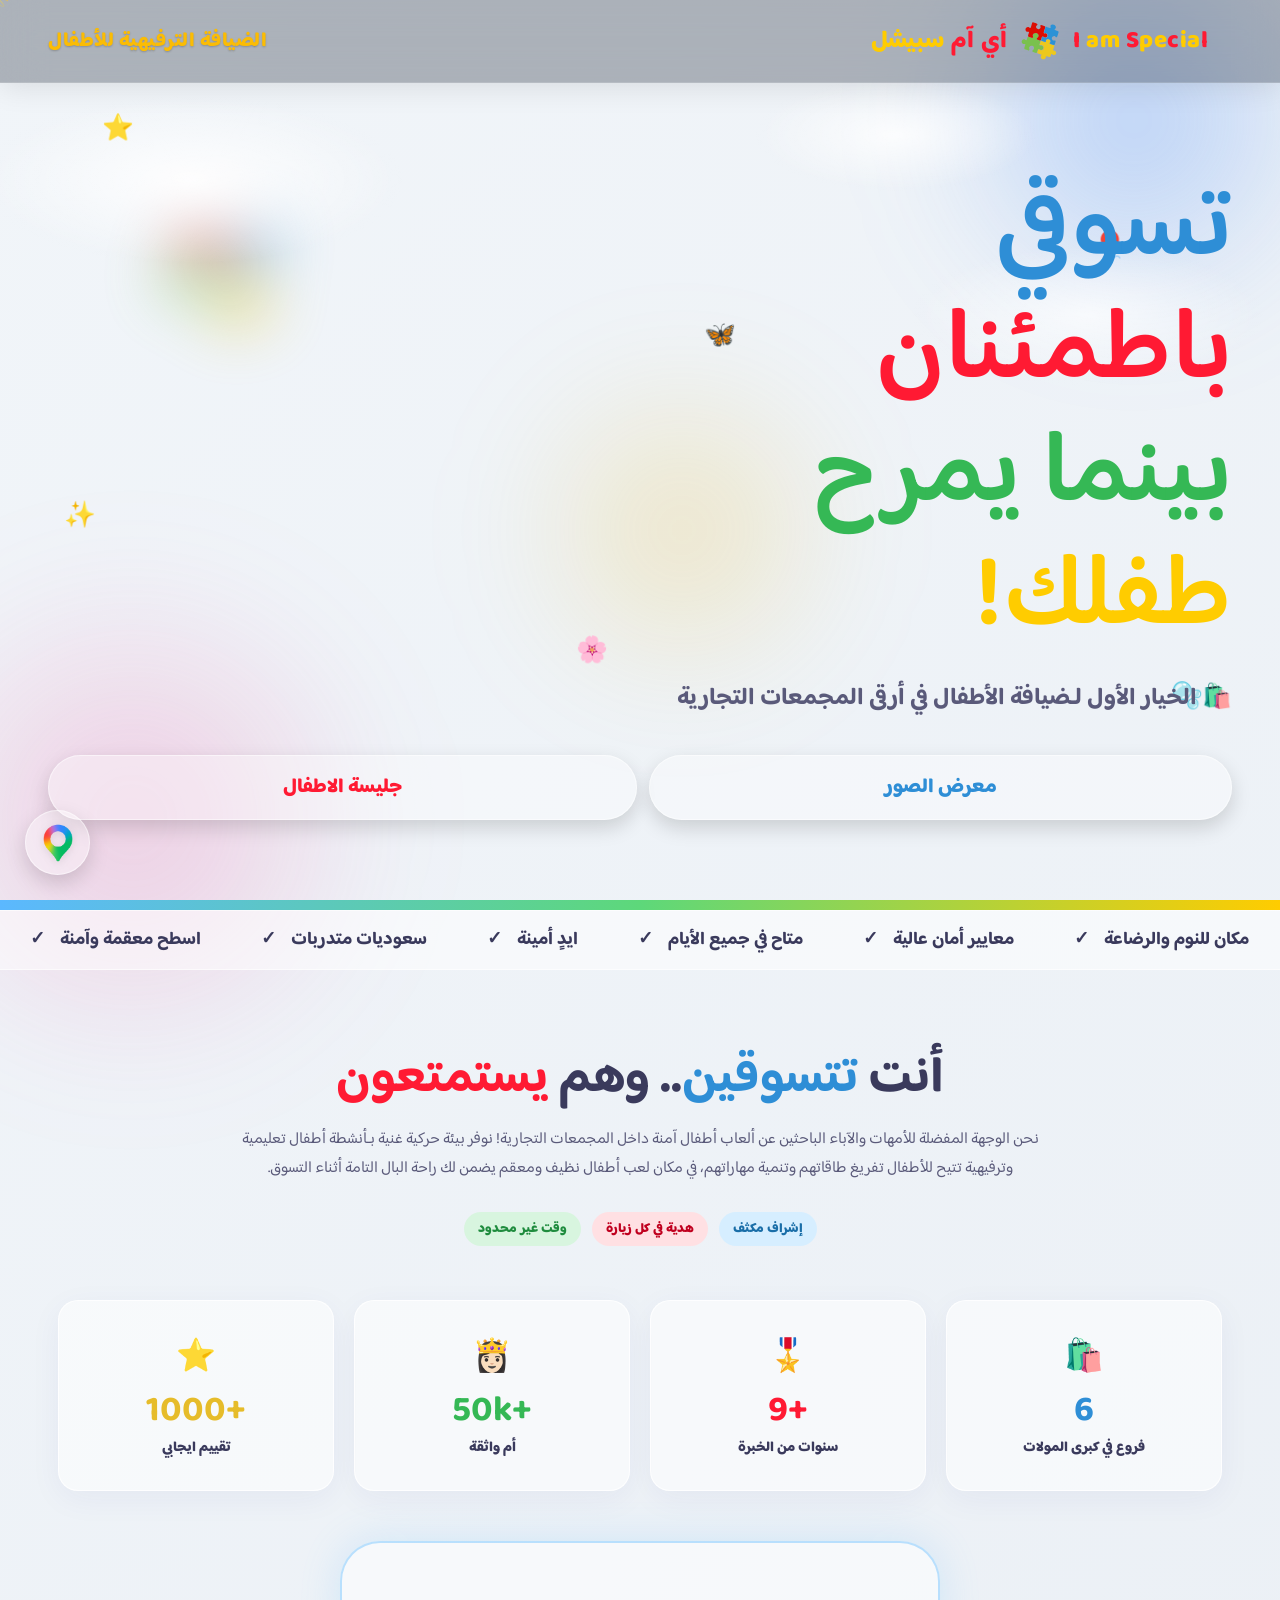
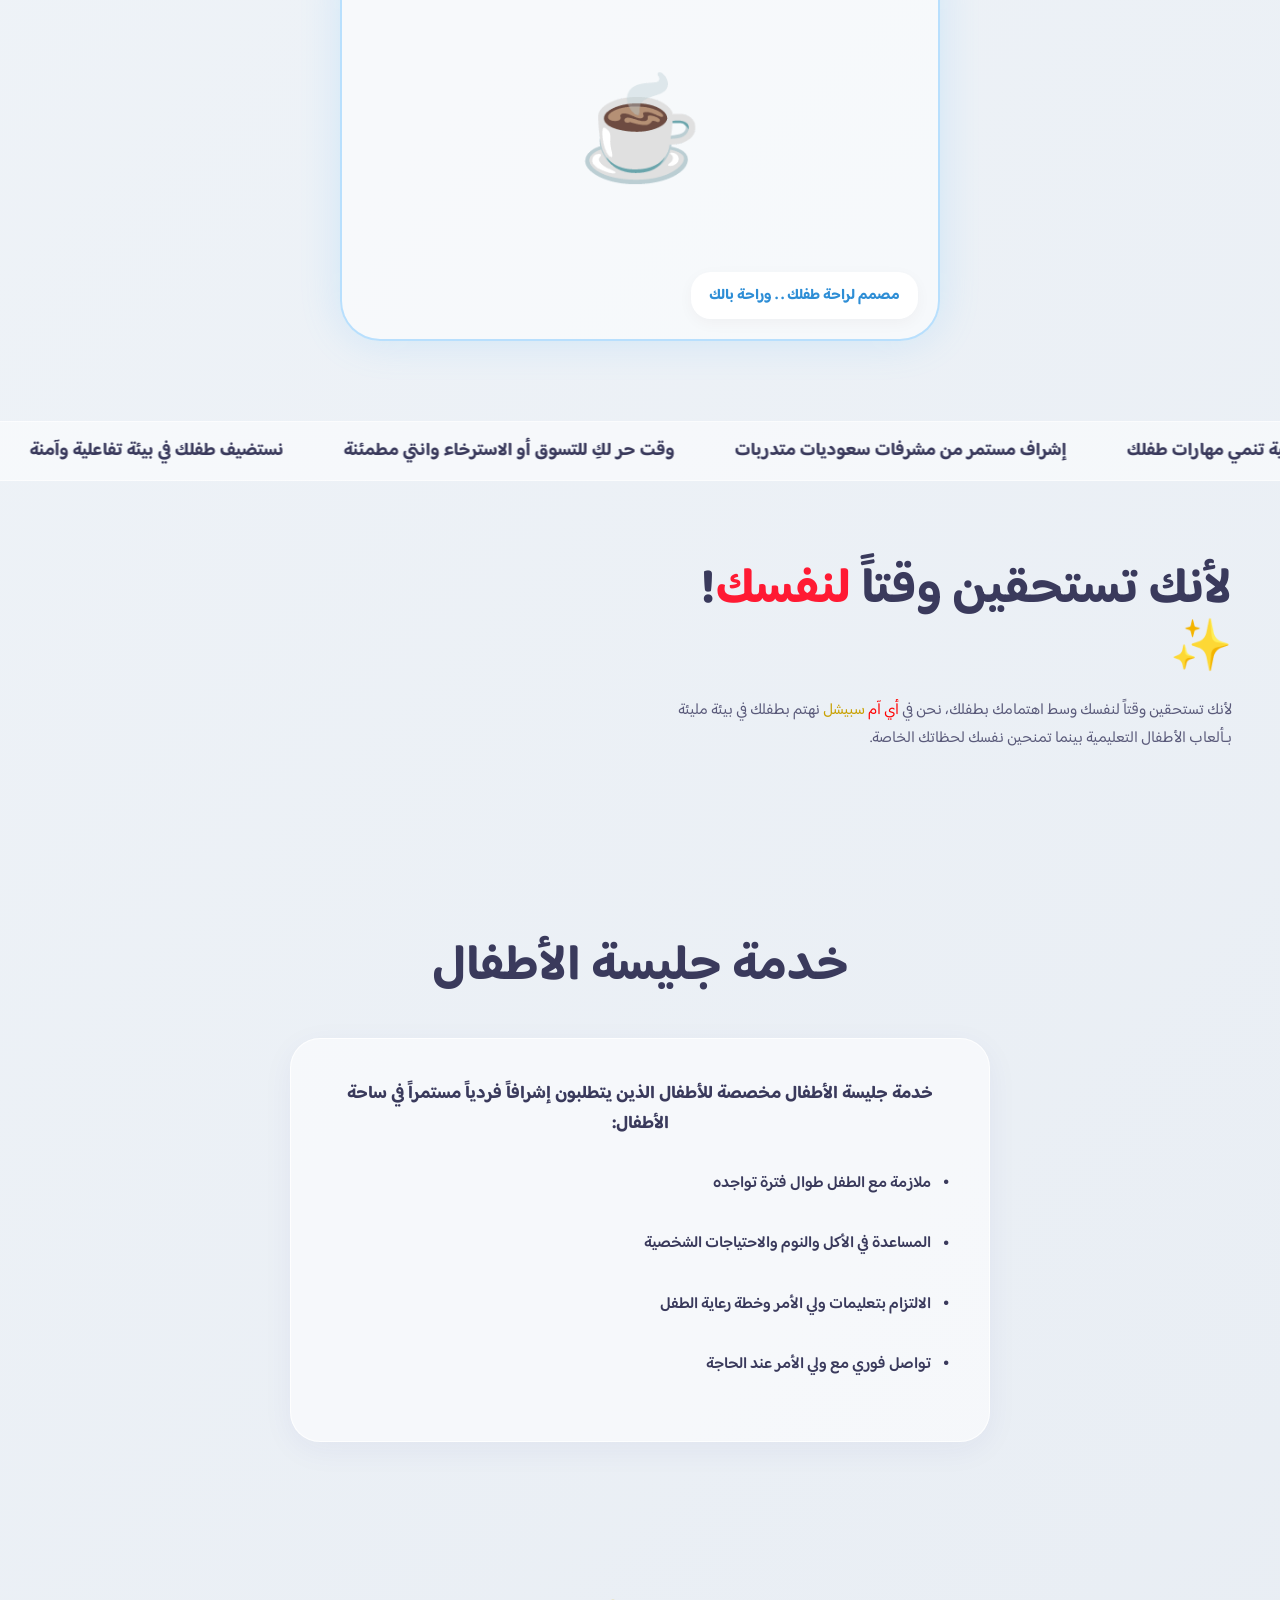
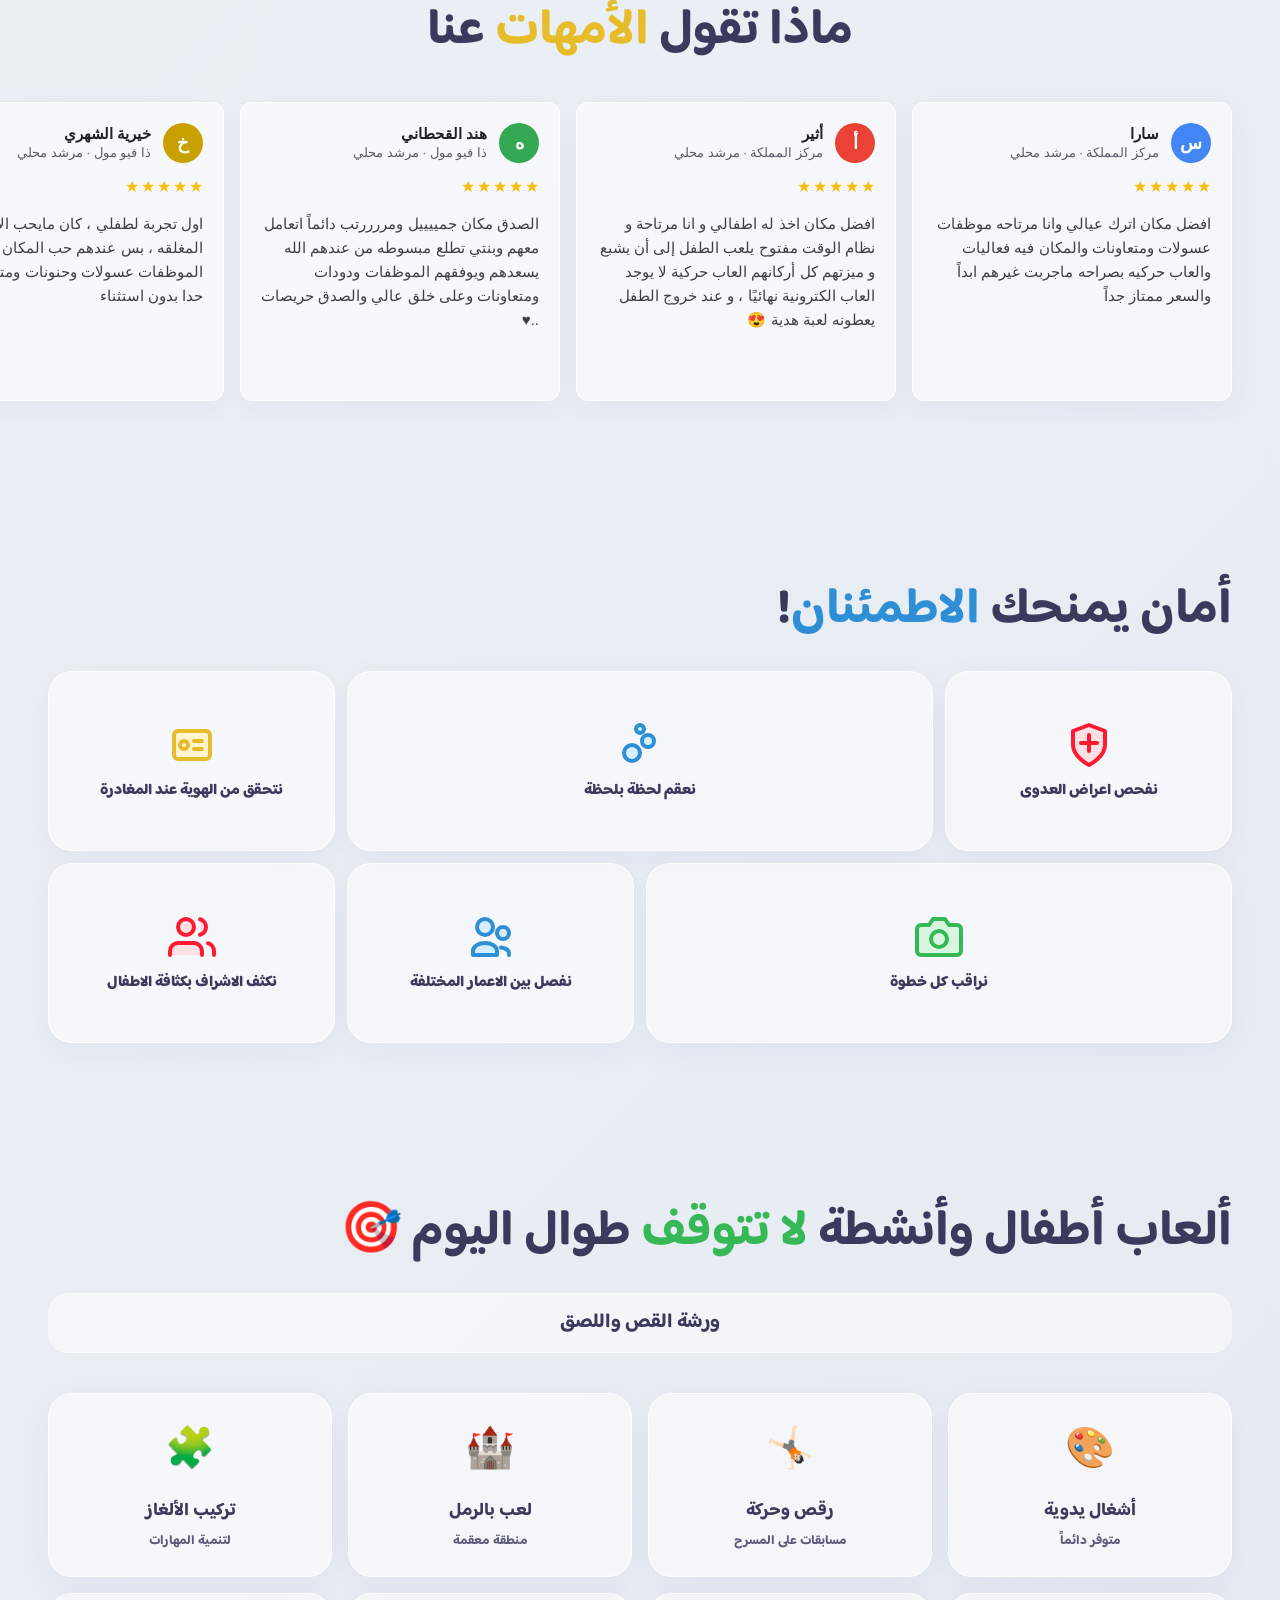
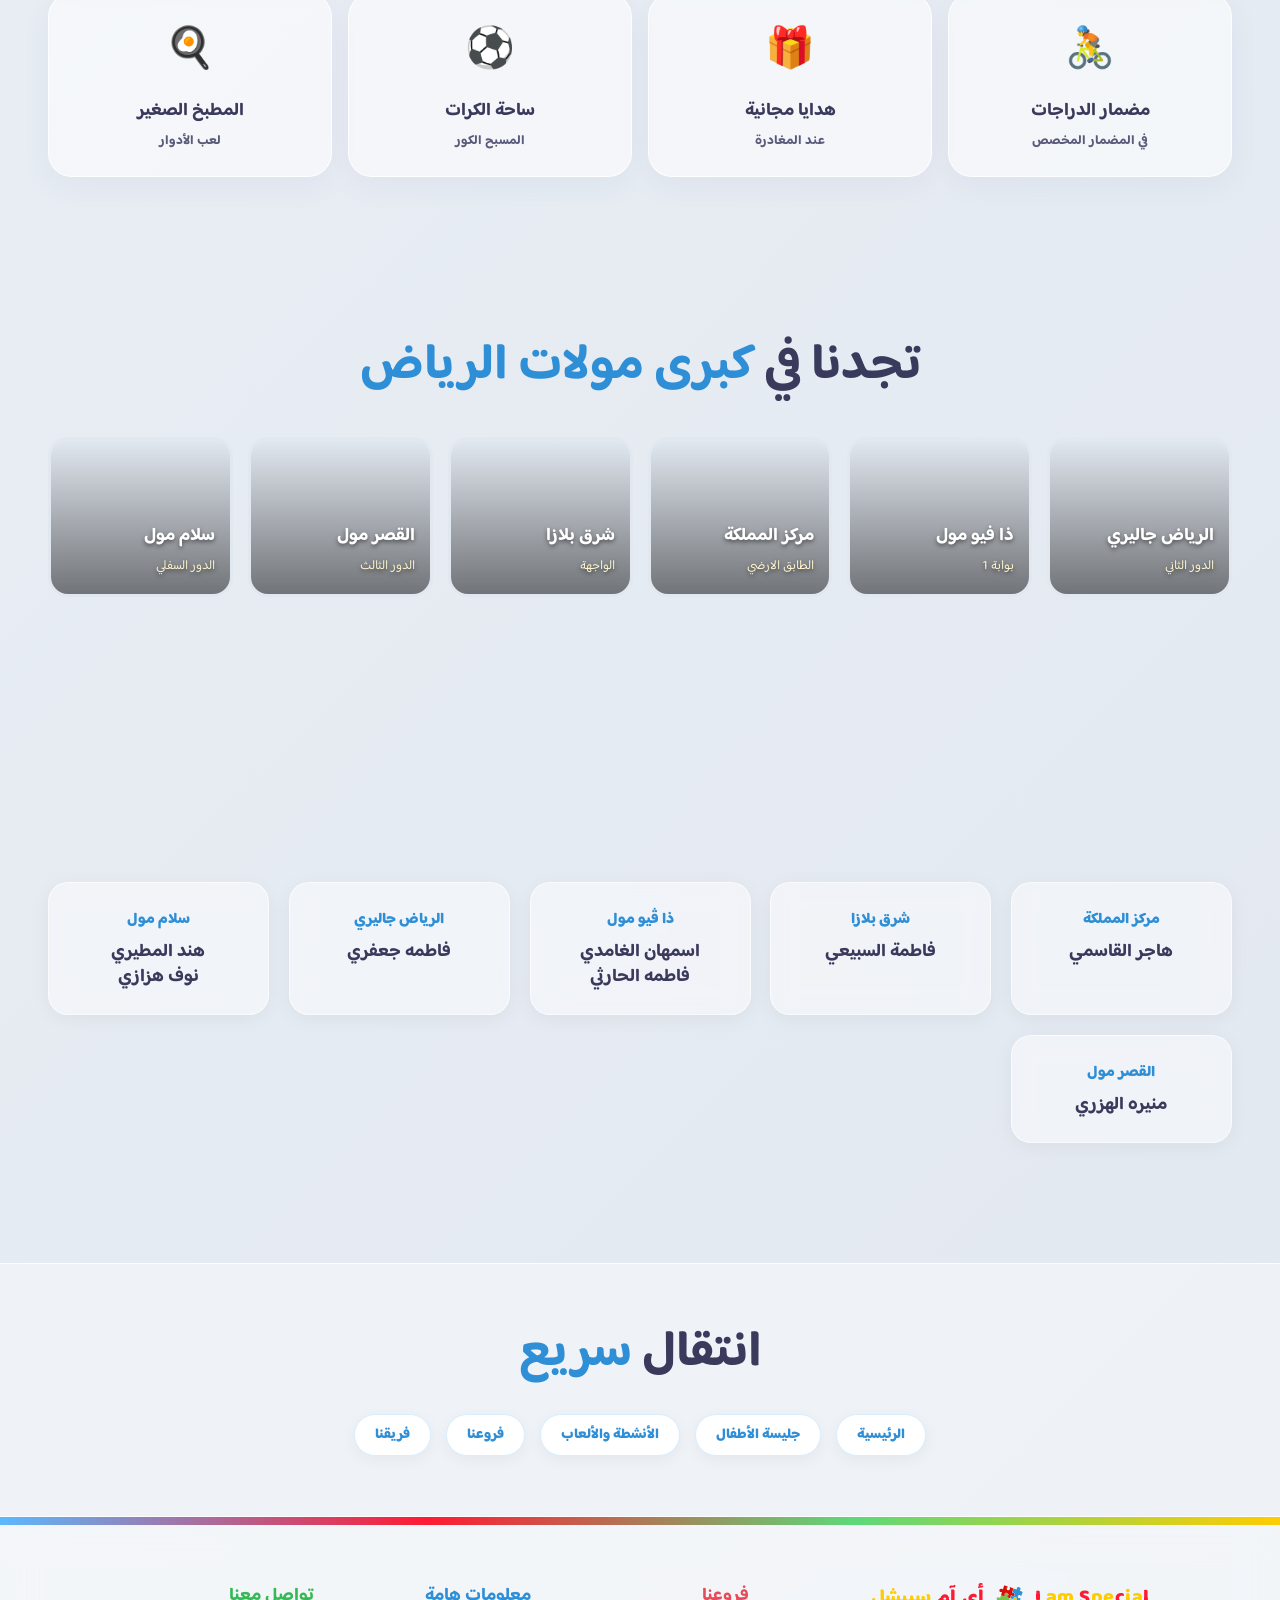
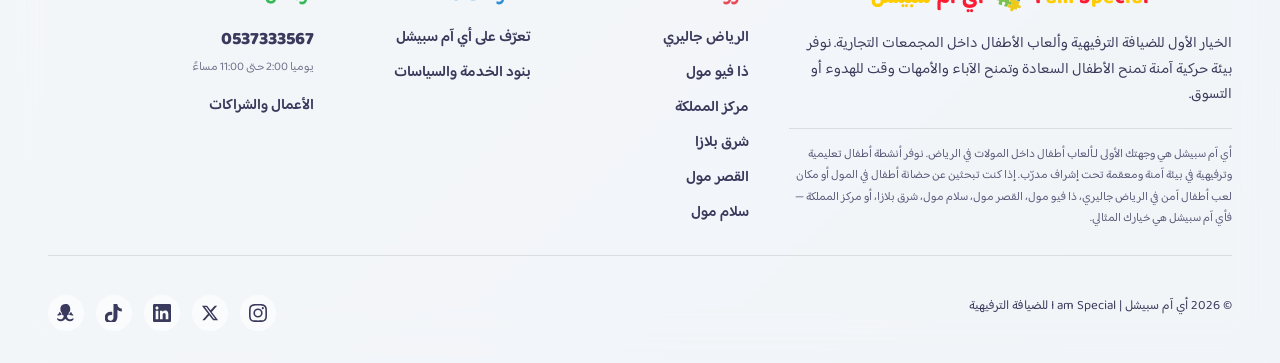
==== index.html @ 0d502988 "Add files via upload" ====
<!DOCTYPE html>
<html lang="ar" dir="rtl">
<head>
<meta charset="UTF-8">
<meta name="viewport" content="width=device-width, initial-scale=1.0, maximum-scale=1.0, user-scalable=no">

<title>ألعاب أطفال في المول | أي آم سبيشل الرياض</title>

<meta name="description" content="ألعاب أطفال وضيافة آمنة في 6 مولات بالرياض. تسوقي باطمئنان بينما يمرح طفلك بأنشطة تعليمية وترفيهية تحت إشراف سعوديات مدربات. انضمي الآن!">
<meta name="keywords" content="ألعاب اطفال, ألعاب أطفال في المول, حضانة أطفال في المول, أنشطة أطفال الرياض, مكان لعب أطفال آمن, ترفيه أطفال داخل المجمعات, ضيافة أطفال, أي آم سبيشل, I am Special, الرياض جاليري, ذا فيو مول, مركز المملكة, شرق بلازا, القصر مول, سلام مول">

<meta property="og:title" content="ألعاب أطفال في المول | أي آم سبيشل الرياض">
<meta property="og:description" content="ألعاب أطفال وضيافة آمنة في 6 مولات بالرياض. تسوقي باطمئنان بينما يمرح طفلك بأنشطة تعليمية وترفيهية.">
<meta property="og:type" content="website">
<meta property="og:url" content="https://iamspecial.sa">
<meta property="og:image" content="https://iamspecial.sa/1.png">
<meta property="og:locale" content="ar_SA">

<meta name="twitter:card" content="summary_large_image">
<meta name="twitter:title" content="ألعاب أطفال في المول | أي آم سبيشل الرياض">
<meta name="twitter:description" content="ألعاب أطفال وضيافة آمنة في 6 مولات بالرياض. تسوقي باطمئنان بينما يمرح طفلك.">

<link rel="canonical" href="https://iamspecial.sa/">

<script type="application/ld+json">
{
  "@context": "https://schema.org",
  "@graph": [
    {
      "@type": ["LocalBusiness", "ChildCare"],
      "@id": "https://iamspecial.sa/#business",
      "name": "أي آم سبيشل | I am Special",
      "alternateName": "I am Special",
      "description": "ألعاب أطفال وضيافة ترفيهية آمنة داخل كبرى مولات الرياض. أنشطة تعليمية وحركية للأطفال من 0 إلى 10 سنوات تحت إشراف مشرفات سعوديات مدربات.",
      "url": "https://iamspecial.sa",
      "logo": "https://iamspecial.sa/SpeSvg.svg",
      "image": "https://iamspecial.sa/1.png",
      "telephone": "+966537333567",
      "email": "info@iamspecial.sa",
      "address": {
        "@type": "PostalAddress",
        "addressLocality": "الرياض",
        "addressRegion": "الرياض",
        "addressCountry": "SA"
      },
      "geo": {
        "@type": "GeoCoordinates",
        "latitude": "24.7435",
        "longitude": "46.6575"
      },
      "openingHoursSpecification": {
        "@type": "OpeningHoursSpecification",
        "dayOfWeek": ["Monday","Tuesday","Wednesday","Thursday","Friday","Saturday","Sunday"],
        "opens": "14:00",
        "closes": "23:00"
      },
      "priceRange": "$$",
      "areaServed": "الرياض",
      "hasMap": "https://maps.google.com",
      "aggregateRating": {
        "@type": "AggregateRating",
        "ratingValue": "4.9",
        "reviewCount": "1050"
      },
      "department": [
        { "@type": "LocalBusiness", "name": "فرع الرياض جاليري", "address": { "@type": "PostalAddress", "addressLocality": "الرياض جاليري، الرياض" } },
        { "@type": "LocalBusiness", "name": "فرع ذا فيو مول", "address": { "@type": "PostalAddress", "addressLocality": "ذا فيو مول، الرياض" } },
        { "@type": "LocalBusiness", "name": "فرع مركز المملكة", "address": { "@type": "PostalAddress", "addressLocality": "مركز المملكة، الرياض" } },
        { "@type": "LocalBusiness", "name": "فرع شرق بلازا", "address": { "@type": "PostalAddress", "addressLocality": "شرق بلازا، الرياض" } },
        { "@type": "LocalBusiness", "name": "فرع القصر مول", "address": { "@type": "PostalAddress", "addressLocality": "القصر مول، الرياض" } },
        { "@type": "LocalBusiness", "name": "فرع سلام مول", "address": { "@type": "PostalAddress", "addressLocality": "سلام مول، الرياض" } }
      ],
      "employee": [
        { "@type": "Person", "name": "هاجر القاسمي", "jobTitle": "ادارة مركز المملكة" },
        { "@type": "Person", "name": "فاطمة السبيعي", "jobTitle": "ادارة شرق بلازا" },
        { "@type": "Person", "name": "اسمهان الغامدي", "jobTitle": "ادارة ذا ڤيو مول" },
        { "@type": "Person", "name": "فاطمه الحارثي", "jobTitle": "ادارة ذا ڤيو مول" },
        { "@type": "Person", "name": "فاطمه جعفري", "jobTitle": "ادارة الرياض جاليري" },
        { "@type": "Person", "name": "هند المطيري", "jobTitle": "ادارة سلام مول" },
        { "@type": "Person", "name": "نوف هزازي", "jobTitle": "ادارة سلام مول" },
        { "@type": "Person", "name": "منيره الهزري", "jobTitle": "ادارة القصر مول" }
      ]
    },
    {
      "@type": "FAQPage",
      "mainEntity": [
        {
          "@type": "Question",
          "name": "ما هي أنواع ألعاب الأطفال المتوفرة في أي آم سبيشل؟",
          "acceptedAnswer": {
            "@type": "Answer",
            "text": "نوفر ألعاب أطفال متنوعة تشمل: ركن الرمل، مضمار الدراجات، المطبخ الصغير، الأشغال اليدوية، مسرح الفعاليات، وساحة الكرات الإسفنجية — جميعها في بيئة آمنة ومعقمة."
          }
        },
        {
          "@type": "Question",
          "name": "ما الفئة العمرية المناسبة لألعاب أطفال أي آم سبيشل؟",
          "acceptedAnswer": {
            "@type": "Answer",
            "text": "تناسب أنشطتنا الأطفال من عمر 0 حتى 10 سنوات، مع توفير ركن خاص للرضع والأطفال الصغار."
          }
        },
        {
          "@type": "Question",
          "name": "في أي مولات الرياض يمكنني إيجاد ألعاب أطفال أي آم سبيشل؟",
          "acceptedAnswer": {
            "@type": "Answer",
            "text": "لدينا 6 فروع في: الرياض جاليري، ذا فيو مول، مركز المملكة، شرق بلازا، القصر مول، وسلام مول."
          }
        },
        {
          "@type": "Question",
          "name": "هل الإشراف على الأطفال مستمر أثناء اللعب؟",
          "acceptedAnswer": {
            "@type": "Answer",
            "text": "نعم، جميع فروعنا تعمل تحت إشراف مشرفات سعوديات مدربات بنسبة 100% طوال أوقات العمل."
          }
        }
      ]
    }
  ]
}
</script>

<link rel="icon" href="SpeSvg.svg" type="image/svg+xml">

<style>
  @font-face {
    font-family: 'Baloo 2';
    src: url('baloo2.ttf') format('truetype');
    font-weight: 400 900;
    font-display: swap;
  }

  :root {
    --blue:       #5BB8FF;
    --blue-light: #D6EEFF;
    --blue-dark:  #2E8ED6;
    --logo-red:   #FF1A33;
    --logo-yellow:#FFCC00;
    --red:        #FF6B7A;
    --red-light:  #FFE0E3;
    --red-dark:   #E84A5A;
    --green:      #5DD87A;
    --green-light:#D8F5DF;
    --green-dark: #35B855;
    --yellow:     #FFD95A;
    --yellow-light:#FFF5CC;
    --yellow-dark: #E6BC2A;
    --white:      #FFFFFF;
    --bg:         #FAFCFF;
    --text:       #3A3A5C;
    --muted:      #5A5A7A;
    --shadow:     0 4px 15px rgba(0,0,0,0.04);
  }

  *, *::before, *::after { box-sizing: border-box; margin: 0; padding: 0; }
  html { scroll-behavior: smooth; }

  body {
    background: linear-gradient(135deg, #f1f5f9 0%, #e2e8f0 100%);
    color: var(--text);
    font-family: 'Baloo 2', sans-serif;
    overflow-x: hidden;
    width: 100%;
    -webkit-text-size-adjust: 100%;
  }

  .bg-blob-1,
  .bg-blob-2,
  .bg-blob-3 {
    position: fixed;
    border-radius: 50%;
    z-index: -1;
    pointer-events: none;
    filter: blur(60px);
  }
  .bg-blob-1 {
    top: -10%; right: -5%;
    width: 420px; height: 420px;
    background: radial-gradient(circle, rgba(59,130,246,0.35) 0%, transparent 70%);
  }
  .bg-blob-2 {
    bottom: -20%;
    left: -10%; width: 520px; height: 520px;
    background: radial-gradient(circle, rgba(236,72,153,0.25) 0%, transparent 70%);
  }
  .bg-blob-3 {
    top: 40%; left: 40%; width: 340px; height: 340px;
    background: radial-gradient(circle, rgba(234,179,8,0.25) 0%, transparent 70%);
  }

  img { max-width: 100%; height: auto; }

  @keyframes pulseLogo { 0%,100%{transform:scale(1)} 50%{transform:scale(1.05)} }
  @keyframes logoGlow {
    0%,100% { filter: drop-shadow(0 0 8px rgba(91,184,255,0.6)); }
    50%      { filter: drop-shadow(0 0 8px rgba(255,204,0,0.6)); }
  }

  .babysitter-box,
  .gm-review-card,
  .enroll-visual,
  .activity-card,
  .stat-item,
  .gallery-cell,
  .modal-box {
    background: rgba(255,255,255,0.55);
    border: 1px solid rgba(255,255,255,0.8);
    box-shadow: 0 8px 32px 0 rgba(31,38,135,0.05);
  }
  .modal-box {
    backdrop-filter: blur(16px);
    -webkit-backdrop-filter: blur(16px);
  }

  .brand-logo-container { display:flex; align-items:center; justify-content:center; gap:8px; direction:ltr; flex-wrap:nowrap; white-space:nowrap; }
  .brand-logo-container .cl-ar { font-family:'Baloo 2',cursive; font-weight:800; word-spacing:2px; direction:rtl; flex-shrink:0; }
  .brand-logo-container .cl-en { font-family:'Baloo 2',sans-serif; font-weight:900; letter-spacing:0.5px; flex-shrink:0; }

  .brand-logo-img {
    object-fit:contain;
    animation: pulseLogo 3s infinite, logoGlow 4s infinite linear;
    flex-shrink:0;
    will-change: transform;
  }
  .cl-red    { color: var(--logo-red); }
  .cl-yellow { color: var(--logo-yellow); }

  .cursor-emoji { position:fixed; top:0; left:0; pointer-events:none; z-index:9999; font-size:24px; transform:translate(-50%,-50%); display:none; user-select:none; }
  @media (hover: hover) and (pointer: fine) {
    .cursor-emoji { display:block; }
  }

  .touch-emoji { position:fixed; font-size:30px; pointer-events:none; z-index:9999; transform:translate(-50%,-50%) scale(0.5); opacity:1; animation:touchFade 0.6s ease-out forwards; }
  @keyframes touchFade { 0%{transform:translate(-50%,-50%) scale(0.5) translateY(0);opacity:1} 100%{transform:translate(-50%,-50%) scale(1.5) translateY(-30px);opacity:0} }

  .floating-shapes { position:fixed; inset:0; pointer-events:none; z-index:0; overflow:hidden; }

  /* NAV */
  nav.main-nav {
    position:fixed; top:0; left:0; right:0; z-index:200;
    display:flex; justify-content:space-between; align-items:center;
    padding:10px 48px;
    background: rgba(15,23,42,0.3);
    backdrop-filter: blur(20px);
    -webkit-backdrop-filter: blur(20px);
    border-bottom: 1px solid rgba(255,255,255,0.15);
    box-shadow: 0 4px 30px rgba(0,0,0,0.1);
  }
  .nav-logo-wrap { text-decoration:none; display:flex; flex-direction:column; align-items:center; padding:6px 24px; }
  .header-tagline { color:var(--yellow-dark); font-family:'Baloo 2',sans-serif; font-weight:800; font-size:clamp(16px,2vw,20px); letter-spacing:0.5px; }

  .floating-maps-btn {
    position:fixed; bottom:25px; left:25px; width:65px; height:65px;
    background:rgba(255,255,255,0.35);
    border:1px solid rgba(255,255,255,0.5);
    border-radius:50%; display:flex; justify-content:center; align-items:center;
    z-index:1000; box-shadow:0 8px 20px rgba(0,0,0,0.15);
    cursor:pointer; transition:transform 0.2s, box-shadow 0.2s;
  }
  .floating-maps-btn:hover { transform:translateY(-5px) scale(1.05); box-shadow:0 12px 25px rgba(0,0,0,0.2); }

  /* HERO */
  .hero { position:relative; min-height:100vh; display:flex; flex-direction:column; justify-content:center; padding:140px 48px 80px; overflow:hidden; background:transparent; }
  .hero-clouds { position:absolute; top:0; left:0; right:0; height:100%; background:radial-gradient(ellipse 300px 120px at 15% 20%,rgba(255,255,255,0.9) 0%,transparent 70%),radial-gradient(ellipse 200px 80px at 70% 15%,rgba(255,255,255,0.8) 0%,transparent 70%),radial-gradient(ellipse 250px 100px at 85% 35%,rgba(255,255,255,0.7) 0%,transparent 70%); pointer-events:none; }
  .hero-stars { position:absolute; inset:0; pointer-events:none; overflow:hidden; }
  .star { position:absolute; font-size:clamp(16px,2vw,28px); animation:starFloat 4s ease-in-out infinite; }
  .star:nth-child(1){top:12%;left:8%;animation-delay:0s}
  .star:nth-child(2){top:25%;right:12%;animation-delay:1s}
  .star:nth-child(3){top:55%;left:5%;animation-delay:2s}
  .star:nth-child(4){bottom:20%;right:6%;animation-delay:0.5s}
  .star:nth-child(5){top:70%;left:45%;animation-delay:1.5s}
  .star:nth-child(6){top:35%;left:55%;animation-delay:3s}
  @keyframes starFloat{0%,100%{transform:translateY(0) rotate(0);opacity:0.7}50%{transform:translateY(-14px) rotate(20deg);opacity:1}}

  .hero-title { font-family:'Baloo 2',cursive; font-size:clamp(46px,8vw,110px); line-height:1.2; color:var(--text); position:relative; z-index:2; margin-top:30px; font-weight:900; min-height:200px; }
  .hero-title .t-blue{color:var(--blue-dark)}.hero-title .t-red{color:var(--red-dark)}.hero-title .t-green{color:var(--green-dark)}.hero-title .t-yellow{color:var(--yellow-dark)}
  .hero-subtitle { font-size:clamp(16px,2vw,24px); font-weight:700; color:var(--muted); margin-top:16px; z-index:2; position:relative; }

  .hero-actions { display:flex; gap:12px; margin-top:36px; flex-wrap:wrap; z-index:2; position:relative; }
  .hero-actions a {
    padding:14px 24px; border-radius:50px; font-size:18px; text-decoration:none;
    transition:transform 0.2s, box-shadow 0.2s;
    display:flex; align-items:center; justify-content:center;
    gap:8px; cursor:pointer; flex:1 1 auto; text-align:center;
    background:rgba(255,255,255,0.35);
    box-shadow:0 8px 20px rgba(0,0,0,0.15);
    border:1px solid rgba(255,255,255,0.5);
    font-weight:900; color:var(--text);
  }
  .hero-actions a:hover { transform:translateY(-4px); box-shadow:0 12px 28px rgba(0,0,0,0.2); }
  .btn-highlight-blue { color:var(--blue-dark) !important; font-size:20px; }
  .btn-highlight-red  { color:var(--logo-red) !important; font-size:20px; }

  .hero-seq-container { position:absolute; bottom:30px; left:0; right:0; height:60px; overflow:hidden; z-index:1; pointer-events:none; }
  #heroSeqAnim { position:absolute; font-size:50px; right:-80px; }

  .rainbow-bar { height:10px; background:linear-gradient(90deg,var(--blue) 0%,var(--green) 25%,var(--logo-yellow) 50%,var(--logo-red) 75%,var(--blue) 100%); background-size:200% 100%; animation:rainbowMove 3s linear infinite; }
  @keyframes rainbowMove{0%{background-position:0% 0}100%{background-position:200% 0}}

  .marquee-wrap {
    overflow:hidden;
    background:rgba(255,255,255,0.5);
    border-top:1px solid rgba(255,255,255,0.6);
    border-bottom:1px solid rgba(255,255,255,0.6);
    padding:14px 0; direction:ltr;
  }
  .marquee-track {
    display:flex; gap:0;
    animation:marqueeRight 25s linear infinite;
    white-space:nowrap; width:max-content;
    will-change: transform;
  }
  .marquee-wrap.yellow .marquee-track { animation-duration:5s !important; }
  .marquee-item { font-size:18px; font-weight:bold; color:var(--text); padding:0 30px; display:flex; align-items:center; gap:15px; direction:rtl; }
  @keyframes marqueeRight { 0%{transform:translateX(-50%)} 100%{transform:translateX(0%)} }

  /* Seasonal Rotator Styles */
  .seasonal-rotator-wrap {
    position: relative;
    height: 60px;
    background: rgba(255,255,255,0.5);
    border-top: 1px solid rgba(255,255,255,0.6);
    border-bottom: 1px solid rgba(255,255,255,0.6);
    margin: 30px 0;
    display: flex;
    justify-content: center;
    align-items: center;
    overflow: hidden;
    border-radius: 20px;
  }
  .rotator-item {
    position: absolute;
    font-size: 20px;
    font-weight: bold;
    color: var(--text);
    opacity: 0;
    transition: opacity 0.5s ease-in-out;
    text-align: center;
    width: 100%;
    pointer-events: none;
  }
  .rotator-item.active {
    opacity: 1;
  }

  .about-section { padding:80px 48px; gap:60px; align-items:center; background:transparent; }

  .about-img-wrap {
    position:relative; height:400px; border-radius:40px; overflow:hidden;
    display:flex; align-items:center; justify-content:center;
    background:rgba(255,255,255,0.55);
    border:2px solid rgba(91,184,255,0.4);
    box-shadow: 0 0 40px rgba(91,184,255,0.2);
  }
  .about-big-emoji { font-size:100px; animation:sway 3s ease-in-out infinite; will-change:transform; }
  @keyframes sway{0%,100%{transform:rotate(-5deg)}50%{transform:rotate(5deg)}}
  .about-badge-wrap { position:absolute; bottom:20px; right:20px; background:var(--white); border-radius:20px; padding:10px 18px; box-shadow:var(--shadow); }
  .about-badge-wrap span { font-size:15px; font-weight:bold; color:var(--blue-dark); }

  .tag-pill { display:inline-block; padding:6px 14px; border-radius:20px; font-size:13px; font-weight:800; margin:4px; }
  .tag-blue{background:var(--blue-light);color:#1a6ea8}
  .tag-red{background:var(--red-light);color:#c0001f}
  .tag-green{background:var(--green-light);color:#1f8c3e}
  .tag-yellow{background:var(--yellow-light);color:#8a6200}

  .section-h2 { font-size:clamp(32px,5vw,50px); line-height:1.2; margin-bottom:16px; }
  .section-p { font-size:16px; line-height:1.8; color:var(--muted); margin-bottom:24px; }

  .stats-bar { display:grid; grid-template-columns:repeat(4,1fr); padding:20px 48px; }
  .stat-item { padding:30px 20px; text-align:center; margin:10px; border-radius:20px; }
  .stat-emoji { font-size:32px; margin-bottom:8px; }
  .stat-num { font-size:36px; font-weight:bold; line-height:1; }
  .stat-item:nth-child(1) .stat-num{color:var(--blue-dark)}.stat-item:nth-child(2) .stat-num{color:var(--logo-red)}.stat-item:nth-child(3) .stat-num{color:var(--green-dark)}.stat-item:nth-child(4) .stat-num{color:var(--yellow-dark)}
  .stat-label { font-size:14px; font-weight:800; color:var(--text); margin-top:6px; }

  .babysitter-section { padding:80px 48px; background:transparent; text-align:center; }
  .babysitter-box { max-width:700px; margin:0 auto; border-radius:30px; padding:40px; text-align:right; }
  .babysitter-box p { font-size:18px; font-weight:bold; color:var(--text); margin-bottom:20px; text-align:center; }
  .babysitter-list { list-style:none; padding:0; margin:0; font-size:16px; color:var(--text); line-height:2.2; }
  .babysitter-list li { display:flex; align-items:center; gap:12px; margin-bottom:12px; font-weight:600; }
  .babysitter-list span { font-size:22px; flex-shrink:0; }

  .activities-section { padding:80px 48px; background:transparent; }
  .activities-grid { display:grid; grid-template-columns:repeat(4,1fr); gap:16px; margin-top:40px; }
  .activity-card { border-radius:24px; padding:24px 16px; text-align:center; cursor:pointer; transition:transform 0.25s, box-shadow 0.25s; position:relative; overflow:hidden; }
  .activity-card:hover { transform:translateY(-6px) scale(1.02); box-shadow:0 16px 40px rgba(0,0,0,0.1); }
  .activity-emoji { font-size:40px; margin-bottom:10px; display:block; }
  .activity-name { font-size:18px; font-weight:bold; color:var(--text); }
  .activity-time { font-size:13px; font-weight:700; color:var(--muted); margin-top:4px; }
  .activity-bar { position:absolute; bottom:0; left:0; height:4px; width:0; transition:width 0.4s; }
  .activity-card:nth-child(4n+1) .activity-bar{background:var(--blue)}.activity-card:nth-child(4n+2) .activity-bar{background:var(--logo-red)}.activity-card:nth-child(4n+3) .activity-bar{background:var(--green)}.activity-card:nth-child(4n+4) .activity-bar{background:var(--yellow-dark)}
  .activity-card:hover .activity-bar{width:100%}

  .enrollment-section { padding:80px 48px; display:grid; grid-template-columns:1fr 1fr; gap:40px; align-items:center; background:transparent; }
  .enroll-visual { border-radius:40px; padding:40px 30px; text-align:center; position:relative; overflow:hidden; z-index:1; }
  .enroll-list { list-style:none; padding:0; margin:16px 0 0; }
  .enroll-list li { display:flex; align-items:center; gap:10px; margin-bottom:14px; font-size:16px; font-weight:600; color:var(--text); }

  .partners-section { padding:80px 48px; background:transparent; text-align:center; }
  .branches-grid { display:grid; grid-template-columns:repeat(auto-fit,minmax(180px,1fr)); gap:15px; margin-top:40px; }
  .branch-card { display:block; text-decoration:none; position:relative; height:160px; border-radius:20px; overflow:hidden; background-size:cover; background-position:center; cursor:pointer; border:3px solid transparent; transition:transform 0.3s, border-color 0.3s, box-shadow 0.3s; background-color: #e2e8f0; }
  .branch-card:hover { transform:translateY(-5px); border-color:var(--green); box-shadow:0 12px 24px rgba(0,0,0,0.12); }
  .branch-overlay { position:absolute; inset:0; background:linear-gradient(to top,rgba(0,0,0,0.5),rgba(0,0,0,0)); pointer-events:none; }
  .branch-info { position:absolute; bottom:15px; right:15px; color:white; text-align:right; pointer-events:none; text-shadow:0 2px 4px rgba(0,0,0,0.5); }
  .branch-name { font-size:18px; font-weight:bold; }
  .branch-dist { font-size:13px; color:var(--yellow); margin-top:4px; display:inline-block; }

  /* Team Section Styles - Apple Glassmorphism */
  .team-section { padding:80px 48px; background:transparent; }
  .team-exec { display:flex; justify-content:center; gap:20px; flex-wrap:wrap; margin-bottom:20px; margin-top:40px; }
  .team-grid { display:grid; grid-template-columns:repeat(auto-fit, minmax(220px, 1fr)); gap:20px; margin-top:20px; }
  .glass-card {
    background: rgba(255, 255, 255, 0.45);
    backdrop-filter: blur(12px);
    -webkit-backdrop-filter: blur(12px);
    border: 1px solid rgba(255, 255, 255, 0.6);
    border-radius: 20px;
    box-shadow: 0 4px 20px rgba(0, 0, 0, 0.05);
    padding: 24px;
    text-align: center;
    transition: transform 0.3s ease, box-shadow 0.3s ease, background 0.3s ease;
    transform: translateZ(0);
    /* Hardware acceleration */
    will-change: transform;
  }
  .glass-card:hover {
    transform: translateY(-5px);
    box-shadow: 0 12px 35px rgba(31, 38, 135, 0.08);
    background: rgba(255, 255, 255, 0.55);
  }
  .team-exec .glass-card { width: 100%; max-width: 320px; }
  .team-role { font-size: 15px; color: var(--blue-dark); font-weight: 800; margin-bottom: 8px; }
  .team-name { font-size: 18px; font-weight: 700; color: var(--text); line-height: 1.4; }

  .testimonials-section { padding:80px 0; background:transparent; overflow:hidden; }
  .gm-reviews-container { display:flex; gap:16px; overflow-x:auto; padding:20px 48px; scroll-snap-type:x mandatory; scrollbar-width:none; -webkit-overflow-scrolling:touch; margin-top:20px; }
  .gm-reviews-container::-webkit-scrollbar { display:none; }
  .gm-review-card { flex:0 0 320px; border-radius:12px; padding:20px; scroll-snap-align:center; text-align:right; direction:rtl; display:flex; flex-direction:column; align-items:flex-start; }
  .gm-reviewer { display:flex; align-items:center; gap:12px; margin-bottom:12px; width:100%; }
  .gm-avatar { width:40px; height:40px; border-radius:50%; display:flex; justify-content:center; align-items:center; font-size:18px; color:white; font-weight:bold; font-family:sans-serif; }
  .gm-name-col { display:flex; flex-direction:column; align-items:flex-start; }
  .gm-name { font-size:15px; font-weight:700; color:#202124; margin-bottom:2px; font-family:sans-serif; }
  .gm-meta { font-size:13px; color:#5a5a6a; font-family:sans-serif; }
  .gm-rating { display:flex; gap:2px; margin-bottom:10px; }
  .gm-rating span { color:#fbbc04; font-size:16px; }
  .gm-text { font-size:15px; color:#3c4043; line-height:1.6; font-family:sans-serif; }

  .gallery-section { padding:80px 48px; background:transparent; }
  .gallery-grid { display:grid; grid-template-columns:repeat(4,1fr); grid-template-rows:repeat(2,180px); gap:12px; margin-top:30px; }
  .gallery-cell { border-radius:24px; overflow:hidden; position:relative; display:flex; flex-direction: column; align-items:center; justify-content:center; cursor:pointer; transition:transform 0.3s; background:rgba(255,255,255,0.55); border:1px solid rgba(255,255,255,0.8); box-shadow:0 8px 32px 0 rgba(31,38,135,0.05); text-align: center; padding: 20px; }
  .gallery-cell:hover { transform:scale(1.03); z-index:2; }
  .gallery-cell:nth-child(1){grid-column:1;grid-row:1}
  .gallery-cell:nth-child(2){grid-column:2/4;grid-row:1}
  .gallery-cell:nth-child(3){grid-column:4;grid-row:1}
  .gallery-cell:nth-child(4){grid-column:1/3;grid-row:2}
  .gallery-cell:nth-child(5){grid-column:3;grid-row:2}
  .gallery-cell:nth-child(6){grid-column:4;grid-row:2}
  .gallery-cell-label { font-size:15px; font-weight:800; color:var(--text); margin-top:12px; line-height:1.3; }

  /* Quick Links Pre-Footer Section */
  .quick-links-section {
    padding: 60px 48px;
    background: rgba(255, 255, 255, 0.4);
    border-top: 1px solid rgba(255, 255, 255, 0.8);
    margin-top: 40px;
  }
  .quick-links-list {
    display: flex;
    flex-wrap: wrap;
    gap: 15px;
    justify-content: center;
    list-style: none;
    margin-top: 30px;
  }
  .quick-links-list a {
    padding: 8px 20px;
    background: var(--white);
    border-radius: 50px;
    color: var(--blue-dark);
    font-weight: 800;
    font-size: 14px;
    text-decoration: none;
    box-shadow: 0 4px 15px rgba(0,0,0,0.05);
    transition: transform 0.3s, box-shadow 0.3s, background 0.3s, color 0.3s;
    display: flex;
    align-items: center;
    gap: 8px;
    border: 1px solid var(--blue-light);
  }
  .quick-links-list a:hover {
    transform: translateY(-5px);
    background: var(--blue-dark);
    color: var(--white);
    box-shadow: 0 10px 25px rgba(91,184,255,0.3);
    border-color: var(--blue-dark);
  }

  footer {
    background:rgba(255,255,255,0.55);
    backdrop-filter:blur(20px); -webkit-backdrop-filter:blur(20px);
    border-top:1px solid rgba(255,255,255,0.8);
    color:var(--text); padding:64px 48px 32px;
    position:relative; overflow:hidden;
  }
  footer::before { content:''; position:absolute; top:0; left:0; right:0; height:8px; background:linear-gradient(90deg,var(--blue),var(--logo-red),var(--green),var(--logo-yellow)); }
  .footer-grid { display:grid; grid-template-columns:repeat(auto-fit, minmax(200px, 1fr)); gap:40px; margin-bottom:20px; }
  @media (min-width: 1024px) {
    .footer-grid { grid-template-columns:2.5fr 1fr 1fr 1.5fr; }
  }
  .footer-desc { font-size:15px; color:var(--text); line-height:1.7; font-family:'Baloo 2',sans-serif; margin-top:15px; }
  .footer-col h3 { font-size:18px; margin-bottom:14px; }
  .footer-col.c-blue h3{color:var(--blue-dark)}.footer-col.c-red h3{color:var(--red-dark)}.footer-col.c-green h3{color:var(--green-dark)}
  .footer-col a { display:block; color:var(--text); text-decoration:none; font-size:15px; font-weight:600; margin-bottom:10px; transition:color 0.2s; cursor:pointer; }
  .footer-col.c-blue a:hover{color:var(--blue-dark)}.footer-col.c-red a:hover{color:var(--red-dark)}.footer-col.c-green a:hover{color:var(--green-dark)}
  .footer-bottom { border-top:1px solid rgba(0,0,0,0.1); padding-top:24px; display:flex; justify-content:space-between; align-items:center; flex-wrap:wrap; gap:12px; }
  .footer-copy { font-size:13px; color:var(--text); }

  .seo-text-block { font-size:12px; color:var(--muted); line-height:1.8; margin-top:20px; padding-top:15px; border-top:1px solid rgba(0,0,0,0.1); }

  .social-icons { display:flex; gap:12px; align-items:center; justify-content:center; margin-top:15px; }
  .social-icons a { display:flex; align-items:center; justify-content:center; width:36px; height:36px; border-radius:50%; background:rgba(255,255,255,0.6); color:var(--text); transition:transform 0.3s, background 0.3s, box-shadow 0.3s; text-decoration:none; }
  .social-icons a:hover { transform:translateY(-3px); background:var(--blue-light); color:var(--blue-dark); box-shadow:0 4px 10px rgba(0,0,0,0.1); }
  .social-icons svg { width:18px; height:18px; fill:currentColor; }

  .fade-up { opacity:0; transform:translateY(30px); transition:opacity 0.6s ease, transform 0.6s ease; }
  .fade-up.visible { opacity:1; transform:none; }

  .modal-overlay { position:fixed; top:0; left:0; right:0; bottom:0; background:rgba(255,255,255,0.4); backdrop-filter:blur(15px); -webkit-backdrop-filter:blur(15px); z-index:3000; display:flex; align-items:center; justify-content:center; padding:20px; opacity:0; visibility:hidden; transition:opacity 0.3s, visibility 0.3s; overscroll-behavior: contain; }
  .modal-overlay.active { opacity:1; visibility:visible; }
  .modal-close { position:absolute; top:15px; right:15px; width:36px; height:36px; background:rgba(255,255,255,0.5); border-radius:50%; display:flex; align-items:center; justify-content:center; cursor:pointer; font-size:22px; color:var(--text); border:none; font-weight:bold; transition:background 0.2s, color 0.2s; z-index:10; }
  .modal-close:hover { background:var(--red-light); color:var(--logo-red); }
  .modal-box { width:100%; max-width:650px; padding:40px 20px; border-radius:30px; position:relative; max-height:90vh; overflow-y:auto; }
  .modal-branches-grid { display:grid; grid-template-columns:repeat(2,1fr); gap:15px; margin-top:10px; }
  .modal-branch-overlay { position:absolute; inset:0; background:linear-gradient(to top,rgba(0,0,0,0.4),rgba(0,0,0,0.0)); pointer-events:none; }

  .img-gallery-overlay { position:fixed; inset:0; background:rgba(255,255,255,0.6); backdrop-filter:blur(25px); -webkit-backdrop-filter:blur(25px); z-index:5000; display:none; align-items:center; justify-content:center; opacity:0; transition:opacity 0.3s; flex-direction:column; overscroll-behavior: contain; }
  .img-gallery-overlay.active { display:flex; opacity:1; }
  .img-gallery-track { display:flex; width:100vw; overflow-x:auto; scroll-snap-type:x mandatory; -webkit-overflow-scrolling:touch; scrollbar-width:none; height:100%; align-items:center; cursor:pointer; }
  .img-gallery-track::-webkit-scrollbar { display:none; }
  .img-gallery-item { flex:0 0 100vw; height:100vh; scroll-snap-align:center; display:flex; justify-content:center; align-items:center; padding:20px; cursor:default; position:relative; }
  
  .img-gallery-item img { 
    width: 100%; 
    max-width: 500px; 
    height: auto;
    max-height: 80vh; 
    border-radius: 20px; 
    object-fit: cover;
    box-shadow: 0 15px 40px rgba(0,0,0,0.1); 
    user-select: none;
    cursor: pointer; 
    border: 2px solid rgba(255,255,255,0.4); 
    position: relative; 
    overflow: hidden;
  }
  
  /* RESPONSIVE */
  @media (max-width:740px) {
    nav.main-nav { padding:10px 15px; flex-direction:column; gap:5px; justify-content:center; }
    .nav-logo-wrap { padding:4px 15px; width:100%; }
    .brand-logo-container .cl-ar { font-size:20px; }
    .brand-logo-container .cl-en { font-size:20px; }
    .brand-logo-img { width:40px; height:40px; }
    .header-tagline { font-size:14px; margin-top:2px; }

    .hero { padding:180px 20px 60px; text-align:center; }
    .hero-title { min-height:auto; }
    .hero-actions { justify-content:center; gap:10px; flex-direction:row; }
    .hero-actions a { flex:1 1 45%; font-size:16px; padding:12px 10px; }

    .about-section, .enrollment-section, .team-section { grid-template-columns:1fr; gap:40px; padding:60px 20px; text-align:center; }
    .babysitter-section { padding:60px 20px; }
    .about-img-wrap { height:300px; }

    .stats-bar { grid-template-columns:repeat(2,1fr); padding:20px; }
    .stat-item { padding:20px 10px; margin:5px; }
    .stat-num { font-size:28px; }

    .activities-section, .partners-section, .testimonials-section, .gallery-section, .quick-links-section { padding:60px 20px; }
    .activities-grid { grid-template-columns:repeat(2,1fr); gap:12px; }
    .gm-reviews-container { padding:20px; }

    .gallery-grid { grid-template-columns:repeat(2,1fr); grid-template-rows:auto; }
    .gallery-cell { grid-column:span 1 !important; grid-row:span 1 !important; height:160px; font-size:40px; }

    .modal-branches-grid { grid-template-columns:1fr; }

    .footer-grid { text-align:right; gap:30px; }
    .footer-logo .brand-logo-container { justify-content:center; }
    .footer-bottom { flex-direction:column; text-align:center; justify-content:center; }

    .marquee-track { animation-duration:15s !important; }
    .marquee-wrap.yellow .marquee-track { animation-duration:10s !important; }
  }

  @media (prefers-reduced-motion: reduce) {
    *, *::before, *::after {
      animation-duration: 0.01ms !important;
      animation-iteration-count: 1 !important;
      transition-duration: 0.01ms !important;
    }
  }
</style>

</head>
<body>

<div class="bg-blob-1" aria-hidden="true"></div>
<div class="bg-blob-2" aria-hidden="true"></div>
<div class="bg-blob-3" aria-hidden="true"></div>

<div class="cursor-emoji" id="cursorEmoji" aria-hidden="true"></div>
<div class="floating-shapes" id="bgShapes" aria-hidden="true"></div>

<button class="floating-maps-btn" onclick="handleDirectionsClick()" title="أقرب فرع ألعاب أطفال في الرياض" aria-label="ابحث عن أقرب فرع">
  <img src="IMG_9207.png" alt="أيقونة الخريطة لتحديد المواقع الأقرب" aria-hidden="true" width="40" height="40" style="object-fit:contain;filter:drop-shadow(0 2px 4px rgba(0,0,0,0.1));">
</button>

<nav class="main-nav" role="banner" aria-label="القائمة الرئيسية">
  <div class="header-tagline" style="visibility:hidden;position:absolute;" aria-hidden="true">الضيافة الترفيهية للأطفال</div>
  <a href="#home" class="nav-logo-wrap" aria-label="الصفحة الرئيسية - أي آم سبيشل ألعاب أطفال">
    <div class="brand-logo-container">
      <div class="cl-ar" style="font-size:24px;color:white;" aria-hidden="true"><span class="cl-red">أي آم</span> <span class="cl-yellow">سبيشل</span></div>
      <img src="SpeSvg.svg" alt="شعار أي آم سبيشل - ألعاب أطفال الرياض" class="brand-logo-img" width="50" height="50">
      <div class="cl-en" style="font-size:24px;color:white;" aria-hidden="true"><span class="cl-red">I</span> <span class="cl-yellow">am</span> <span class="cl-red">S</span><span class="cl-yellow">pe</span><span class="cl-red">c</span><span class="cl-yellow">ia</span><span class="cl-red">l</span></div>
    </div>
  </a>
  <div class="header-tagline" style="color:#fbbc04;text-shadow:0 1px 2px rgba(0,0,0,0.2);" aria-hidden="true">الضيافة الترفيهية للأطفال</div>
</nav>

<main id="main-content" role="main">

<section class="hero" id="home" aria-labelledby="hero-title">
  <div class="hero-clouds" aria-hidden="true"></div>
  <div class="hero-stars" aria-hidden="true">
    <span class="star">⭐</span><span class="star">🎈</span>
    <span class="star">✨</span><span class="star">🫧</span>
    <span class="star">🌸</span><span class="star">🦋</span>
  </div>

  <h1 id="hero-title" class="hero-title fade-up" style="transition-delay:0.1s;font-weight:600;">
    <span class="t-blue">تسوقي</span><br>
    <span style="color:var(--logo-red)">باطمئنان</span><br>
    <span class="t-green">بينما يمرح</span><br>
    <span style="color:var(--logo-yellow)">طفلك!</span>
  </h1>

  <p class="hero-subtitle fade-up" style="transition-delay:0.2s">
    🛍️ الخيار الأول لـضيافة الأطفال  في أرقى المجمعات التجارية
  </p>

  <div class="hero-actions fade-up" style="transition-delay:0.3s">
    <a onclick="openGalleryModal()" class="btn-glass" role="button" aria-label="فتح معرض الصور"><span class="btn-highlight-blue">معرض الصور</span></a>
    <a href="#babysitter" class="btn-glass"><span class="btn-highlight-red">جليسة الاطفال</span></a>
  </div>

  <div class="hero-seq-container" aria-hidden="true">
    <div id="heroSeqAnim"></div>
  </div>
</section>

<div class="rainbow-bar" aria-hidden="true" role="presentation"></div>

<div class="marquee-wrap green" aria-hidden="true" role="presentation">
  <div class="marquee-track">
    <div class="marquee-item"> اسطح معقمة وآمنة <span>✓</span></div>
    <div class="marquee-item"> سعوديات متدربات  <span>✓</span></div>
    <div class="marquee-item"> ايدٍ أمينة <span>✓</span></div>
    <div class="marquee-item"> متاح في جميع الأيام <span>✓</span></div>
    <div class="marquee-item"> معايير أمان عالية <span>✓</span></div>
    <div class="marquee-item"> مكان للنوم والرضاعة <span>✓</span></div>
    <div class="marquee-item"> بيئة اجتماعية وتفاعلية <span>✓</span></div>
    <div class="marquee-item"> ألعاب لتنمية الذكاء <span>✓</span></div>
    <div class="marquee-item"> اسطح معقمة وآمنة <span>✓</span></div>
    <div class="marquee-item"> سعوديات متدربات  <span>✓</span></div>
    <div class="marquee-item"> ايدٍ أمينة <span>✓</span></div>
    <div class="marquee-item"> متاح في جميع الأيام <span>✓</span></div>
    <div class="marquee-item"> معايير أمان عالية <span>✓</span></div>
    <div class="marquee-item"> مكان للنوم والرضاعة <span>✓</span></div>
    <div class="marquee-item"> بيئة اجتماعية وتفاعلية <span>✓</span></div>
    <div class="marquee-item"> ألعاب تنمية الذكاء <span>✓</span></div>
  </div>
</div>

<section class="about-section fade-up" aria-labelledby="about-title" style="text-align:center;display:block;padding-bottom:20px;">
  <h2 id="about-title" class="section-h2">أنت <span style="color:var(--blue-dark)">تتسوقين</span>.. وهم <span style="color:var(--logo-red)">يستمتعون</span></h2>
  <p class="section-p" style="max-width:800px;margin:0 auto 24px;">
    نحن الوجهة المفضلة للأمهات والآباء الباحثين عن ألعاب أطفال آمنة داخل المجمعات التجارية!
    نوفر بيئة حركية غنية بـأنشطة أطفال تعليمية وترفيهية تتيح للأطفال تفريغ طاقاتهم وتنمية مهاراتهم،
    في مكان لعب أطفال نظيف ومعقم يضمن لك راحة البال التامة أثناء التسوق.
  </p>
  <div>
    <span class="tag-pill tag-blue"> إشراف مكثف</span>
    <span class="tag-pill tag-red"> هدية في كل زيارة </span>
    <span class="tag-pill tag-green"> وقت غير محدود</span>
  </div>
</section>

<div class="stats-bar" aria-label="إحصائيات أي آم سبيشل">
  <div class="stat-item fade-up"><div class="stat-emoji" aria-hidden="true">🛍️</div><div class="stat-num">6</div><div class="stat-label">فروع في كبرى المولات</div></div>
  <div class="stat-item fade-up" style="transition-delay:0.1s"><div class="stat-emoji" aria-hidden="true">🎖️</div><div class="stat-num">+9</div><div class="stat-label"> سنوات من الخبرة</div></div>
  <div class="stat-item fade-up" style="transition-delay:0.2s"><div class="stat-emoji" aria-hidden="true">👸🏻</div><div class="stat-num">+50k</div><div class="stat-label"> أم واثقة</div></div>
  <div class="stat-item fade-up" style="transition-delay:0.3s"><div class="stat-emoji" aria-hidden="true">⭐️</div><div class="stat-num"> +1000 </div><div class="stat-label">تقييم ايجابي </div></div>
</div>

<section class="about-section fade-up" style="display:block;padding-top:20px;">
  <div class="about-img-wrap" style="max-width:600px;margin:0 auto;" role="img" aria-label="مصمم لراحة طفلك . . وراحة بالك ">
    <div class="about-big-emoji" aria-hidden="true">☕️</div>
    <div class="about-badge-wrap"><span> مصمم لراحة طفلك . . وراحة بالك</span></div>
  </div>
</section>

<div class="marquee-wrap yellow" aria-hidden="true" role="presentation">
  <div class="marquee-track">
    <div class="marquee-item"> 	نستضيف طفلك في بيئة تفاعلية وآمنة </div>
   <div class="marquee-item"> وقت حر لكِ للتسوق أو الاسترخاء وانتي مطمئنة </div>
    <div class="marquee-item"> إشراف مستمر من مشرفات سعوديات متدربات  </div>
    <div class="marquee-item">  أنشطة أطفال تعليمية تنمي مهارات طفلك </div>
   <div class="marquee-item"> بيئة نظيفة ومعقمة وفق أعلى معايير السلامة </div>
  </div>
</div>

<section class="enrollment-section" id="enrollment" aria-labelledby="enroll-title">
  <div class="fade-up">
    <h2 id="enroll-title" class="section-h2">لأنك تستحقين وقتاً <span style="color:var(--logo-red)">لنفسك</span>! ✨</h2>
    <p class="section-p" dir="rtl">
      لأنك تستحقين وقتاً لنفسك وسط اهتمامك بطفلك،
      نحن في <span style="color:red;">أي آم</span> <span style="color:#c8a000;">سبيشل</span> نهتم بطفلك في بيئة مليئة بـألعاب الأطفال التعليمية بينما تمنحين نفسك لحظاتك الخاصة.
    </p>
  </div>
</section>

<section class="babysitter-section" id="babysitter" aria-labelledby="babysitter-title">
  <h2 id="babysitter-title" class="section-h2 fade-up" style="margin-bottom:40px;">خدمة جليسة الأطفال </h2>
  <div class="babysitter-box fade-up">
    <p>خدمة جليسة الأطفال مخصصة للأطفال الذين يتطلبون إشرافاً فردياً مستمراً في ساحة الأطفال:</p>
    <ul class="babysitter-list">
      <li><span aria-hidden="true">•</span> ملازمة مع الطفل طوال فترة تواجده</li>
      <li><span aria-hidden="true">•</span> المساعدة في الأكل والنوم والاحتياجات الشخصية</li>
      <li><span aria-hidden="true">•</span> الالتزام بتعليمات ولي الأمر وخطة رعاية الطفل</li>
      <li><span aria-hidden="true">•</span> تواصل فوري مع ولي الأمر عند الحاجة</li>
    </ul>
  </div>
</section>

<section class="testimonials-section" aria-labelledby="testimonials-title">
  <h2 id="testimonials-title" class="section-h2 fade-up" style="text-align:center;padding:0 20px;position:relative;z-index:20;">ماذا تقول <span style="color:var(--yellow-dark)">الأمهات</span> عنا</h2>
  <div class="gm-reviews-container fade-up" id="testimonialsTrack" role="list" aria-label="آراء العملاء"></div>
</section>

<section class="gallery-section" aria-labelledby="gallery-title">
  <h2 id="gallery-title" class="section-h2 fade-up">أمان يمنحك <span style="color:var(--blue-dark)">الاطمئنان</span>! </h2>
  <div class="gallery-grid">
    <div class="gallery-cell" role="img" aria-label="نفحص اعراض العدوى">
      <svg width="48" height="48" viewBox="0 0 24 24" fill="var(--red-light)" stroke="var(--logo-red)" stroke-width="2" stroke-linecap="round" stroke-linejoin="round" aria-hidden="true">
        <path d="M12 22s8-4 8-10V5l-8-3-8 3v7c0 6 8 10 8 10z"/>
        <path d="M8 11h8M12 7v8"/>
      </svg>
      <div class="gallery-cell-label">نفحص اعراض العدوى</div>
    </div>
    
    <div class="gallery-cell" role="img" aria-label="نعقم لحظة بلحظة">
      <svg width="48" height="48" viewBox="0 0 24 24" fill="var(--blue-light)" stroke="var(--blue-dark)" stroke-width="2" stroke-linecap="round" stroke-linejoin="round" aria-hidden="true">
        <circle cx="8" cy="16" r="4"/>
        <circle cx="16" cy="10" r="3"/>
        <circle cx="12" cy="4" r="2"/>
      </svg>
      <div class="gallery-cell-label">نعقم لحظة بلحظة</div>
    </div>
    
    <div class="gallery-cell" role="img" aria-label="نتحقق من الهوية عند المغادرة">
      <svg width="48" height="48" viewBox="0 0 24 24" fill="var(--yellow-light)" stroke="var(--yellow-dark)" stroke-width="2" stroke-linecap="round" stroke-linejoin="round" aria-hidden="true">
        <rect x="3" y="5" width="18" height="14" rx="2"/>
        <circle cx="8" cy="12" r="2"/>
        <path d="M13 10h4M13 14h4"/>
      </svg>
      <div class="gallery-cell-label">نتحقق من الهوية عند المغادرة</div>
    </div>
    
    <div class="gallery-cell" role="img" aria-label="نراقب كل خطوة">
      <svg width="48" height="48" viewBox="0 0 24 24" fill="var(--green-light)" stroke="var(--green-dark)" stroke-width="2" stroke-linecap="round" stroke-linejoin="round" aria-hidden="true">
        <path d="M23 19a2 2 0 0 1-2 2H3a2 2 0 0 1-2-2V8a2 2 0 0 1 2-2h4l2-3h6l2 3h4a2 2 0 0 1 2 2z"/>
        <circle cx="12" cy="13" r="4"/>
      </svg>
      <div class="gallery-cell-label">نراقب كل خطوة</div>
    </div>
    
    <div class="gallery-cell" role="img" aria-label="نفصل بين الاعمار المختلفة">
      <svg width="48" height="48" viewBox="0 0 24 24" fill="var(--blue-light)" stroke="var(--blue-dark)" stroke-width="2" stroke-linecap="round" stroke-linejoin="round" aria-hidden="true">
        <circle cx="9" cy="7" r="4"/>
        <path d="M9 15c-3 0-6 1.5-6 4v2h12v-2c0-2.5-3-4-6-4z"/>
        <circle cx="18" cy="10" r="3"/>
        <path d="M21 21v-1c0-1.5-2-2.5-4-2.8"/>
      </svg>
      <div class="gallery-cell-label">نفصل بين الاعمار المختلفة</div>
    </div>
    
    <div class="gallery-cell" role="img" aria-label="نكثف الاشراف بكثافة الاطفال">
      <svg width="48" height="48" viewBox="0 0 24 24" fill="var(--red-light)" stroke="var(--logo-red)" stroke-width="2" stroke-linecap="round" stroke-linejoin="round" aria-hidden="true">
        <path d="M17 21v-2a4 4 0 0 0-4-4H5a4 4 0 0 0-4 4v2"></path>
        <circle cx="9" cy="7" r="4"></circle>
        <path d="M23 21v-2a4 4 0 0 0-3-3.87"></path>
        <path d="M16 3.13a4 4 0 0 1 0 7.75"></path>
      </svg>
      <div class="gallery-cell-label">نكثف الاشراف بكثافة الاطفال</div>
    </div>
  </div>
</section>

<section class="activities-section" id="activities" aria-labelledby="activities-title">
  <h2 id="activities-title" class="section-h2 fade-up">ألعاب أطفال وأنشطة <span style="color:var(--green-dark)">لا تتوقف</span> طوال اليوم 🎯</h2>
  
  <div class="seasonal-rotator-wrap fade-up" id="seasonalRotator">
      <div class="rotator-item active">استوديو الألوان</div>
      <div class="rotator-item">ورشة الفن التشكيلي</div>
      <div class="rotator-item">ورشة القص واللصق</div>
      <div class="rotator-item">الصناعات الخرزية</div>
      <div class="rotator-item">مغامرة البحث عن الكنز</div>
      <div class="rotator-item">تجربة التلوين بالأصابع</div>
      <div class="rotator-item">مختبر السلايم</div>
      <div class="rotator-item">ورشة البناء الهندسي</div>
      <div class="rotator-item">فن تشكيل الشرائط</div>
      <div class="rotator-item">رحلة حول العالم</div>
      <div class="rotator-item">المحقق الصغير</div>
      <div class="rotator-item">فعالية الفواكة الاستوائية</div>
      <div class="rotator-item">استكشاف الفضاء</div>
      <div class="rotator-item">فنون الدفاع عن النفس</div>
      <div class="rotator-item">ورشة روبوتكس</div>
  </div>

  <div class="activities-grid">
    <div class="activity-card fade-up"><span class="activity-emoji" aria-hidden="true">🎨</span><h3 class="activity-name">أشغال يدوية</h3><div class="activity-time">متوفر دائماً</div><div class="activity-bar"></div></div>
    <div class="activity-card fade-up" style="transition-delay:0.05s"><span class="activity-emoji" aria-hidden="true">🤸🏻</span><h3 class="activity-name">رقص وحركة</h3><div class="activity-time">مسابقات على المسرح</div><div class="activity-bar"></div></div>
    <div class="activity-card fade-up" style="transition-delay:0.1s"><span class="activity-emoji" aria-hidden="true">🏰</span><h3 class="activity-name">لعب بالرمل</h3><div class="activity-time">منطقة معقمة</div><div class="activity-bar"></div></div>
    <div class="activity-card fade-up" style="transition-delay:0.15s"><span class="activity-emoji" aria-hidden="true">🧩</span><h3 class="activity-name">تركيب الألغاز</h3><div class="activity-time">لتنمية المهارات</div><div class="activity-bar"></div></div>
    <div class="activity-card fade-up" style="transition-delay:0.2s"><span class="activity-emoji" aria-hidden="true">🚴</span><h3 class="activity-name">مضمار الدراجات</h3><div class="activity-time">في المضمار المخصص</div><div class="activity-bar"></div></div>
    <div class="activity-card fade-up" style="transition-delay:0.25s"><span class="activity-emoji" aria-hidden="true">🎁</span><h3 class="activity-name">هدايا مجانية</h3><div class="activity-time">عند المغادرة</div><div class="activity-bar"></div></div>
    <div class="activity-card fade-up" style="transition-delay:0.3s"><span class="activity-emoji" aria-hidden="true">⚽</span><h3 class="activity-name">ساحة الكرات</h3><div class="activity-time">المسبح الكور</div><div class="activity-bar"></div></div>
    <div class="activity-card fade-up" style="transition-delay:0.35s"><span class="activity-emoji" aria-hidden="true">🍳</span><h3 class="activity-name">المطبخ الصغير</h3><div class="activity-time">لعب الأدوار</div><div class="activity-bar"></div></div>
  </div>
</section>

<section class="partners-section" id="partners" aria-labelledby="partners-title">
  <h2 id="partners-title" class="section-h2 fade-up" style="text-align:center;">تجدنا في <span style="color:var(--blue-dark)">كبرى مولات الرياض</span></h2>
  <div class="branches-grid fade-up" id="mainBranchesGrid" role="list" aria-label="فروعنا في مولات الرياض"></div>
</section>

<section class="team-section" id="team" aria-labelledby="team-title">
  <h2 id="team-title" class="section-h2 fade-up" style="text-align:center;">فريقنا <span style="color:var(--blue-dark)">المتميز</span> 🌟</h2>
  <p class="section-p fade-up" style="text-align:center; max-width:600px; margin:0 auto;">نفخر بكوادرنا الوطنية التي تدير عملياتنا وتضمن تقديم أعلى مستويات الجودة والأمان لأطفالكم.</p>
 

  <div class="team-grid fade-up">
     <div class="glass-card">
        <div class="team-role">مركز المملكة</div>
        <div class="team-name">هاجر القاسمي</div>
     </div>
     <div class="glass-card">
        <div class="team-role">شرق بلازا</div>
        <div class="team-name">فاطمة السبيعي</div>
     </div>
     <div class="glass-card">
        <div class="team-role">ذا ڤيو مول</div>
        <div class="team-name">اسمهان الغامدي<br>فاطمه الحارثي</div>
     </div>
     <div class="glass-card">
        <div class="team-role">الرياض جاليري</div>
        <div class="team-name">فاطمه جعفري</div>
     </div>
     <div class="glass-card">
        <div class="team-role">سلام مول</div>
        <div class="team-name">هند المطيري<br>نوف هزازي</div>
     </div>
     <div class="glass-card">
        <div class="team-role">القصر مول</div>
        <div class="team-name">منيره الهزري</div>
     </div>
  </div>
</section>

<section class="quick-links-section fade-up" aria-labelledby="quick-links-title">
  <h2 id="quick-links-title" class="section-h2" style="text-align:center;">انتقال <span style="color:var(--blue-dark)">سريع</span></h2>
  <nav aria-label="الروابط السريعة الانتقالية" class="quick-links-nav">
     <ul class="quick-links-list">
        <li><a href="#home" title="العودة للصفحة الرئيسية">الرئيسية</a></li>
        <li><a href="#babysitter" title="خدمة جليسة الأطفال">جليسة الأطفال</a></li>
        <li><a href="#activities" title="الأنشطة والألعاب المتاحة">الأنشطة والألعاب</a></li>
        <li><a href="#partners" title="مواقع فروعنا في الرياض">فروعنا</a></li>
        <li><a href="#team" title="فريق العمل لدينا">فريقنا</a></li>
     </ul>
  </nav>
</section>

</main>

<footer role="contentinfo">
  <div class="footer-grid">
    <div>
      <div class="footer-logo">
        <div class="brand-logo-container" style="justify-content:center;">
          <div class="cl-ar" style="font-size:20px;" aria-hidden="true"><span class="cl-red">أي آم</span> <span class="cl-yellow">سبيشل</span></div>
          <img src="SpeSvg.svg" alt="شعار مؤسسة أي آم سبيشل لضيافة الأطفال" class="brand-logo-img" width="35" height="35">
          <div class="cl-en" style="font-size:20px;" aria-hidden="true"><span class="cl-red">I</span> <span class="cl-yellow">am</span> <span class="cl-red">S</span><span class="cl-yellow">pe</span><span class="cl-red">c</span><span class="cl-yellow">ia</span><span class="cl-red">l</span></div>
        </div>
      </div>
  
      <p class="footer-desc">الخيار الأول للضيافة الترفيهية وألعاب الأطفال داخل المجمعات التجارية.
نوفر بيئة حركية آمنة تمنح الأطفال السعادة وتمنح الآباء والأمهات وقت للهدوء أو التسوق.</p>
      <div class="seo-text-block">
        أي آم سبيشل هي وجهتك الأولى لـألعاب أطفال داخل المولات في الرياض.
نوفر أنشطة أطفال تعليمية وترفيهية في بيئة آمنة ومعقمة تحت إشراف مدرّب.
إذا كنت تبحثين عن حضانة أطفال في المول أو مكان لعب أطفال آمن في الرياض جاليري، ذا فيو مول، القصر مول، سلام مول، شرق بلازا، أو مركز المملكة — فأي آم سبيشل هي خيارك المثالي.
</div>
    </div>

<nav class="footer-col c-red" aria-label="فروعنا">
  <h3>فروعنا</h3>
  <a href="#partners">الرياض جاليري</a>
  <a href="#partners">ذا فيو مول</a>
  <a href="#partners">مركز المملكة</a>
  <a href="#partners">شرق بلازا</a>
  <a href="#partners">القصر مول</a>
  <a href="#partners">سلام مول</a>
</nav>

<nav class="footer-col c-blue" aria-label="معلومات هامة">
  <h3>معلومات هامة</h3>
  <a href="about.html">تعرّف على أي آم سبيشل</a>
  <a href="terms.html">بنود الخدمة والسياسات</a>
</nav>

<div class="footer-col c-green">
  <h3>تواصل معنا</h3>
  <a href="tel:0537333567" style="font-size:18px;font-weight:800;margin-bottom:2px;">0537333567</a>
  <p style="font-size:12px;font-weight:normal;color:rgba(58,58,92,0.7);margin-bottom:10px;">يوميا 2:00 حتى 11:00 مساءً</p>
  <a onclick="openBusinessModal()" style="margin-top:15px;cursor:pointer;">الأعمال والشراكات</a>
</div>
  </div>

  <div class="footer-bottom">
    <span class="footer-copy">© 2026 أي آم سبيشل | I am Special للضيافة الترفيهية</span>
    <div class="social-icons">
      <a href="https://www.instagram.com/iamspecial011/" title="انستقرام أي آم سبيشل" aria-label="انستقرام" target="_blank" rel="noopener noreferrer"><svg viewBox="0 0 24 24" aria-hidden="true"><path d="M12 2.163c3.204 0 3.584.012 4.85.07 3.252.148 4.771 1.691 4.919 4.919.058 1.265.069 1.645.069 4.849 0 3.205-.012 3.584-.069 4.849-.149 3.225-1.664 4.771-4.919 4.919-1.266.058-1.644.07-4.85.07-3.204 0-3.584-.012-4.849-.07-3.26-.149-4.771-1.699-4.919-4.92-.058-1.265-.07-1.644-.07-4.849 0-3.204.013-3.583.07-4.849.149-3.227 1.664-4.771 4.919-4.919 1.266-.057 1.645-.069 4.849-.069zM12 0C8.741 0 8.333.014 7.053.072 2.695.272.273 2.69.073 7.052.014 8.333 0 8.741 0 12c0 3.259.014 3.668.072 4.948.2 4.358 2.618 6.78 6.98 6.98C8.333 23.986 8.741 24 12 24c3.259 0 3.668-.014 4.948-.072 4.354-.2 6.782-2.618 6.979-6.98.059-1.28.073-1.689.073-4.948 0-3.259-.014-3.667-.072-4.947-.196-4.354-2.617-6.78-6.979-6.98C15.668.014 15.259 0 12 0zm0 5.838a6.162 6.162 0 100 12.324 6.162 6.162 0 000-12.324zM12 16a4 4 0 110-8 4 4 0 010 8zm6.406-11.845a1.44 1.44 0 100 2.881 1.44 1.44 0 000-2.881z"/></svg></a>
      <a href="https://www.tiktok.com/@iamspecial011" title="إكس تويتر أي آم سبيشل" aria-label="إكس تويتر" target="_blank" rel="noopener noreferrer"><svg viewBox="0 0 24 24" aria-hidden="true"><path d="M18.244 2.25h3.308l-7.227 8.26 8.502 11.24H16.17l-5.214-6.817L4.99 21.75H1.68l7.73-8.835L1.254 2.25H8.08l4.713 6.231zm-1.161 17.52h1.833L7.084 4.126H5.117z"/></svg></a>
      <a href="https://www.instagram.com/iamspecial011/" title="لينكد إن أي آم سبيشل" aria-label="لينكد إن" target="_blank" rel="noopener noreferrer"><svg viewBox="0 0 24 24" aria-hidden="true"><path d="M20.447 20.452h-3.554v-5.569c0-1.328-.027-3.037-1.852-3.037-1.853 0-2.136 1.445-2.136 2.939v5.667H9.351V9h3.414v1.561h.046c.477-.9 1.637-1.85 3.37-1.85 3.601 0 4.267 2.37 4.267 5.455v6.286zM5.337 7.433c-1.144 0-2.063-.926-2.063-2.065 0-1.138.92-2.063 2.063-2.063 1.14 0 2.064.925 2.064 2.063 0 1.139-.925 2.065-2.064 2.065zm1.782 13.019H3.555V9h3.564v11.452zM22.225 0H1.771C.792 0 0 .774 0 1.729v20.542C0 23.227.792 24 1.771 24h20.451C23.2 24 24 23.227 24 22.271V1.729C24 .774 23.2 0 22.225 0z"/></svg></a>
      <a href="https://www.tiktok.com/@iamspecial011" title="تيك توك أي آم سبيشل" aria-label="تيك توك" target="_blank" rel="noopener noreferrer"><svg viewBox="0 0 24 24" aria-hidden="true"><path d="M12.525.02c1.31-.02 2.61-.01 3.91-.02.08 1.53.63 3.09 1.75 4.17 1.12 1.11 2.7 1.62 4.24 1.79v4.03c-1.44-.05-2.89-.35-4.2-.97-.57-.26-1.1-.59-1.62-.93-.01 2.92.01 5.84-.02 8.75-.08 2.78-1.15 5.54-3.33 7.37-1.57 1.33-3.64 2.03-5.69 1.96-2.31-.07-4.57-1.07-6.09-2.78-1.54-1.74-2.22-4.13-1.86-6.42.34-2.18 1.53-4.17 3.31-5.38 1.63-1.11 3.65-1.52 5.58-1.21.36.06.72.15 1.08.26v4.21c-.42-.14-.87-.24-1.32-.26-1.14-.07-2.32.19-3.23.89-.98.74-1.55 1.94-1.47 3.16.07 1.25.75 2.45 1.83 3.06 1.06.6 2.4.71 3.51.27 1.43-.57 2.34-2.02 2.37-3.56.05-4.4.01-8.81.03-13.22.01-1.89-.01-3.79.01-5.68z"/></svg></a>
      <a href="https://www.snapchat.com/@iamspecial011" title="سناب شات أي آم سبيشل" aria-label="سناب شات" target="_blank" rel="noopener noreferrer"><svg viewBox="0 0 24 24" aria-hidden="true" fill="currentColor"><path d="M11.956 0c-1.442 0-3.52.261-5.109 1.428-1.637 1.2-2.308 3.123-2.308 5.253 0 .524.032 1.05.077 1.442.201 1.638 1.066 3.128 2.213 4.254-.108.572-.416 1.096-.867 1.488-1.077.926-2.607 1.298-4.04 1.348-.376.012-.76.012-1.121-.023-.396-.035-.615-.477-.417-.811.137-.229.352-.413.585-.544 1.074-.606 1.874-1.63 2.115-2.855.056-.279.37-.367.568-.162l2.673 2.766c.264.272.544.526.838.761.547.43 1.135.795 1.758 1.082.012.383-.008.775-.068 1.157-.145.922-.544 1.776-1.13 2.457-.357.41-.758.784-1.196 1.11-.082.062-.178.106-.279.135-1.097.31-2.285.228-3.328-.215a4.707 4.707 0 0 1-1.396-.893c-.316-.279-.79-.297-1.135-.045l-.046.035c-.328.246-.421.688-.216 1.037.288.487.643.931 1.053 1.317.904.856 2.106 1.385 3.364 1.487 1.417.11 2.858-.231 4.093-.95.845-.494 1.583-1.144 2.18-1.916.143-.187.42-.187.562 0 .598.772 1.336 1.422 2.181 1.916 1.235.719 2.676 1.06 4.093.95 1.258-.102 2.46-.631 3.364-1.487.41-.386.765-.83 1.053-1.317.205-.349.112-.791-.216-1.037l-.046-.035c-.345-.252-.819-.234-1.135.045a4.707 4.707 0 0 1-1.396.893c-1.043.443-2.231.525-3.328.215-.101-.029-.197-.073-.279-.135-.438-.326-.839-.7-1.196-1.11-.586-.681-.985-1.535-1.13-2.457-.06-.382-.08-.774-.068-1.157.623-.287 1.211-.652 1.758-1.082.294-.235.574-.489.838-.761l2.673-2.766c.198-.205.512-.117.568.162.241 1.225 1.041 2.249 2.115 2.855.233.131.448.315.585.544.198.334-.021.776-.417.811-.361.035-.745.035-1.121.023-1.433-.05-2.963-.422-4.04-1.348-.451-.392-.759-.916-.867-1.488 1.147-1.126 2.012-2.616 2.213-4.254.045-.392.077-.918.077-1.442 0-2.13-.671-4.053-2.308-5.253C15.476.261 13.398 0 11.956 0z"/></svg></a>
    </div>
  </div>
</footer>

<div class="img-gallery-overlay" id="galleryModal" role="dialog" aria-modal="true" aria-label="معرض الصور">
  <div class="img-gallery-track" id="galleryTrack"></div>
</div>

<div class="modal-overlay" id="directionsModal" role="dialog" aria-modal="true" aria-labelledby="directions-title">
  <div class="modal-box" id="directionsModalBox">
    <button class="modal-close" onclick="closeDirectionsModal()" aria-label="إغلاق">×</button>
    <h2 id="directions-title" style="text-align:center;margin-bottom:5px;font-size:20px;color:var(--blue-dark);">اختاري أقرب فرع لكِ</h2>
    <div class="modal-branches-grid" id="modalBranchesGrid"></div>
  </div>
</div>

<div class="modal-overlay" id="businessModal" role="dialog" aria-modal="true" aria-labelledby="business-title">
  <div class="modal-box" style="max-width:400px;text-align:center;">
    <button class="modal-close" onclick="closeBusinessModal()" aria-label="إغلاق">×</button>
    <h2 id="business-title" style="margin-bottom:15px;color:var(--blue-dark);font-size:24px;">تواصل الأعمال</h2>
    <p style="margin-bottom:20px;color:var(--muted);font-size:16px;">يرجى المراسلة من البريد الإلكتروني لشركتك</p>
    <div style="font-size:20px;font-weight:bold;margin-bottom:25px;color:var(--text);">info@iamspecial.sa</div>
    <a href="mailto:info@iamspecial.sa" style="display:inline-block;padding:12px 24px;background:var(--blue);color:white;border-radius:30px;text-decoration:none;font-weight:bold;box-shadow:0 4px 15px rgba(91,184,255,0.4);transition:transform 0.2s;">الانتقال لتطبيق البريد</a>
  </div>
</div>

<script>
  function initBackgroundEmojis() {
    const bgContainer = document.getElementById('bgShapes');
    let bgHtml = `<img src="SpeSvg.svg" alt="خلفية شعار مؤسسة أي آم سبيشل" aria-hidden="true" style="position:absolute;width:180px;opacity:0.4;filter:blur(28px);top:20%;left:10%;">`;
    bgContainer.innerHTML = bgHtml;
  }

  const cursorEmoji = document.getElementById('cursorEmoji');
  cursorEmoji.textContent = '🪄';
  let rafCursor = null;
  if (window.matchMedia('(hover: hover) and (pointer: fine)').matches) {
    document.addEventListener('mousemove', e => {
      if (rafCursor) cancelAnimationFrame(rafCursor);
      rafCursor = requestAnimationFrame(() => {
        cursorEmoji.style.left = e.clientX + 'px';
        cursorEmoji.style.top  = e.clientY + 'px';
      });
    });
  }

  let currentEmojiIndex = 0;
  document.addEventListener('pointerdown', e => {
    if (e.pointerType === 'mouse') return;
    const emojisToUse = ['🌸', '🦋'];
    let touchEl = document.createElement('div');
    touchEl.className = 'touch-emoji';
    touchEl.innerText = emojisToUse[currentEmojiIndex];
    touchEl.setAttribute('aria-hidden', 'true');
    currentEmojiIndex = (currentEmojiIndex + 1) % emojisToUse.length;
    touchEl.style.left = e.clientX + 'px';
    touchEl.style.top  = e.clientY + 'px';
    document.body.appendChild(touchEl);
    setTimeout(() => touchEl.remove(), 600);
  });
  
  const obs = new IntersectionObserver(entries => {
    entries.forEach(e => {
      if (e.isIntersecting) {
        e.target.classList.add('visible');
        obs.unobserve(e.target);
      }
    });
  }, { threshold: 0.1 });
  document.querySelectorAll('.fade-up').forEach(el => obs.observe(el));

  function initRotator() {
    const items = document.querySelectorAll('#seasonalRotator .rotator-item');
    if (items.length === 0) return;
    
    let currentIndex = 0;
    
    setInterval(() => {
      items[currentIndex].classList.remove('active');
      
      setTimeout(() => {
        currentIndex = (currentIndex + 1) % items.length;
        items[currentIndex].classList.add('active');
      }, 1000); 
    }, 3500); 
  }

  const branchesData = [
    { name: "الرياض جاليري",  floor: "الدور الثاني",    lat: 24.7435, lon: 46.6575, img: "1.png", modalImg: "002.jpeg", alt: "ألعاب أطفال في الرياض جاليري" },
    { name: "ذا فيو مول",     floor: "بوابة 1",          lat: 24.7570, lon: 46.7323, img: "2.png", modalImg: "001.jpeg", alt: "حضانة أطفال ذا فيو مول الرياض" },
    { name: "مركز المملكة",   floor: "الطابق الارضي",   lat: 24.7114, lon: 46.6745, img: "3.png", modalImg: "005.webp", alt: "أنشطة أطفال مركز المملكة الرياض" },
    { name: "شرق بلازا",      floor: "الواجهة",          lat: 24.7533, lon: 46.8174, img: "4.png", modalImg: "006.png", alt: "مكان لعب أطفال شرق بلازا الرياض" },
    { name: "القصر مول",      floor: "الدور الثالث",     lat: 24.6030, lon: 46.6853, img: "5.png", modalImg: "003.jpeg", alt: "ألعاب أطفال القصر مول الرياض" },
    { name: "سلام مول",       floor: "الدور السفلي",     lat: 24.5828, lon: 46.6782, img: "6.png", modalImg: "004.webp", alt: "ضيافة أطفال سلام مول الرياض" }
  ];
  
  function getDistance(lat1, lon1, lat2, lon2) {
    const R = 6371;
    const dLat = (lat2 - lat1) * Math.PI / 180;
    const dLon = (lon2 - lon1) * Math.PI / 180;
    const a = Math.sin(dLat/2)**2 + Math.cos(lat1*Math.PI/180)*Math.cos(lat2*Math.PI/180)*Math.sin(dLon/2)**2;
    return R * 2 * Math.atan2(Math.sqrt(a), Math.sqrt(1-a));
  }

  function renderMainBranches() {
    const grid = document.getElementById('mainBranchesGrid');
    const frag = document.createDocumentFragment();
    branchesData.forEach(branch => {
      const card = document.createElement('a');
      card.className = 'branch-card';
      card.href = '#';
      card.setAttribute('role', 'listitem');
      card.style.backgroundImage = `url('${branch.img}')`;
      card.setAttribute('aria-label', branch.alt);
      card.innerHTML = `
        <div class="branch-overlay" aria-hidden="true"></div>
        <div class="branch-info">
          <div class="branch-name">${branch.name}</div>
          <span class="branch-dist" style="color:var(--yellow-light);">${branch.floor}</span>
        </div>`;
      frag.appendChild(card);
    });
    grid.appendChild(frag);
  }

  function renderModalBranches(hasLocation) {
    const grid = document.getElementById('modalBranchesGrid');
    const frag = document.createDocumentFragment();
    branchesData.forEach(branch => {
      let distText = hasLocation && branch.distance !== undefined
        ? `<span class="branch-dist">يبعد ${branch.distance.toFixed(1)} كم</span>`
        : `<span class="branch-dist" style="color:var(--yellow-light);">${branch.floor}</span>`;
      const card = document.createElement('a');
      card.className = 'branch-card';
      card.href = '#';
      card.style.backgroundImage = `url('${branch.modalImg}')`;
      card.setAttribute('aria-label', branch.alt);
      card.innerHTML = `
        <div class="modal-branch-overlay" aria-hidden="true"></div>
        <div class="branch-info">
          <div class="branch-name">${branch.name}</div>
          ${distText}
        </div>`;
      frag.appendChild(card);
    });
    grid.innerHTML = '';
    grid.appendChild(frag);
  }

  function handleDirectionsClick() {
    try {
      const cachedTime = localStorage.getItem('userLocTime');
      const now = new Date().getTime();
      if (cachedTime && (now - cachedTime < 15 * 60 * 1000)) {
        const userLat = parseFloat(localStorage.getItem('userLat'));
        const userLon = parseFloat(localStorage.getItem('userLon'));
        branchesData.forEach(b => { b.distance = getDistance(userLat, userLon, b.lat, b.lon); });
        branchesData.sort((a, b) => (a.distance||0) - (b.distance||0));
        renderModalBranches(true);
        openDirectionsModal();
        return;
      }
    } catch(e) {}

    if (navigator.geolocation) {
      navigator.geolocation.getCurrentPosition(
        pos => {
          const { latitude: uLat, longitude: uLon } = pos.coords;
          try {
            localStorage.setItem('userLocTime', Date.now());
            localStorage.setItem('userLat', uLat);
            localStorage.setItem('userLon', uLon);
          } catch(e) {}
          branchesData.forEach(b => { b.distance = getDistance(uLat, uLon, b.lat, b.lon); });
          branchesData.sort((a, b) => (a.distance||0) - (b.distance||0));
          renderModalBranches(true);
          openDirectionsModal();
        },
        () => { renderModalBranches(false); openDirectionsModal(); }
      );
    } else {
      renderModalBranches(false);
      openDirectionsModal();
    }
  }

  function openDirectionsModal()  { document.getElementById('directionsModal').classList.add('active'); document.body.style.overflow = 'hidden'; }
  function closeDirectionsModal() { document.getElementById('directionsModal').classList.remove('active'); document.body.style.overflow = ''; }
  function openBusinessModal()    { document.getElementById('businessModal').classList.add('active'); document.body.style.overflow = 'hidden'; }
  function closeBusinessModal()   { document.getElementById('businessModal').classList.remove('active'); document.body.style.overflow = ''; }

  window.onclick = e => {
    if (e.target.id === 'directionsModal') closeDirectionsModal();
    if (e.target.id === 'galleryModal')    closeGalleryModal();
    if (e.target.id === 'businessModal')   closeBusinessModal();
  };
  
  document.addEventListener('keydown', e => {
    if (e.key === 'Escape') {
      closeDirectionsModal();
      closeGalleryModal();
      closeBusinessModal();
    }
  });
  
  function openGalleryModal() {
    const gal = document.getElementById('galleryModal');
    gal.style.display = 'flex';
    requestAnimationFrame(() => { gal.style.opacity = '1'; });
    document.body.style.overflow = 'hidden';
  }
  
  function closeGalleryModal() {
    const gal = document.getElementById('galleryModal');
    gal.style.opacity = '0';
    setTimeout(() => { gal.style.display = 'none'; document.body.style.overflow = ''; }, 300);
  }
  
  function nextGalleryImage(e) {
    e.stopPropagation();
    document.getElementById('galleryTrack').scrollBy({ left: window.innerWidth, behavior: 'smooth' });
  }

  function initGallery() {
    const track = document.getElementById('galleryTrack');
    const items = [
      { src: '001.jpeg', alt: 'أطفال يلعبون في منطقة الأنشطة الترفيهية بفرع ذا فيو مول' },
      { src: '002.jpeg', alt: 'فعاليات الأطفال الممتعة في فرع الرياض جاليري' },
      { src: '003.jpeg', alt: 'أنشطة ترفيهية وتعليمية للأطفال في القصر مول' },
      { src: '004.webp', alt: 'منطقة لعب الأطفال الآمنة في سلام مول' },
      { src: '005.webp', alt: 'ألعاب تنمية المهارات في فرع مركز المملكة' }
    ];
    
    const frag = document.createDocumentFragment();
    items.forEach((item) => {
      const wrapper = document.createElement('div');
      wrapper.className = 'img-gallery-item';
      wrapper.onclick = closeGalleryModal;
      wrapper.innerHTML = `<img src="${item.src}" alt="${item.alt}" onclick="nextGalleryImage(event)" loading="lazy">`;
      frag.appendChild(wrapper);
    });
    track.appendChild(frag);
  }

  function initTestimonials() {
    const track = document.getElementById('testimonialsTrack');
    const reviews = [
      { stars: 5, text: "افضل مكان اترك عيالي وانا مرتاحه موظفات عسولات ومتعاونات والمكان فيه فعاليات والعاب حركيه بصراحه ماجربت غيرهم ابداً والسعر ممتاز جداً", name: "سارا", role: "مركز المملكة", color: "#4285F4" },
      { stars: 5, text: "افضل مكان اخذ له اطفالي و انا مرتاحة و نظام الوقت مفتوح يلعب الطفل إلى أن يشبع و ميزتهم كل أركانهم العاب حركية لا يوجد العاب الكترونية نهائيًا ، و عند خروج الطفل يعطونه لعبة هدية 😍", name: "أثير", role: "مركز المملكة", color: "#EA4335" },
      { stars: 5, text: "الصدق مكان جمييييل ومررررتب دائماً اتعامل معهم وبنتي تطلع مبسوطه من عندهم الله يسعدهم ويوفقهم الموظفات ودودات ومتعاونات وعلى خلق عالي والصدق حريصات ..♥️", name: "هند القحطاني", role: "ذا فيو مول", color: "#34A853" },
      { stars: 5, text: "اول تجربة لطفلي ، كان مايحب الالعاب المغلقه ، بس عندهم حب المكان مره الموظفات عسولات وحنونات ومتعاونات جدا حدا بدون استثناء", name: "خيرية الشهري", role: "ذا فيو مول", color: "#c8a000" },
      { stars: 5, text: "المكان مره جميل للاطفال وامان لهم والموظفات ما شاءالله عليهم متعونات تحطين عيالك عندهم وتتسويقين وانتي مرتاحه وعندهم مواهب وشغلات تنمى الاطفال والله كفو عليهم كثر من خمس نجوم يستاهلون", name: "ندى حافظي", role: "الرياض جاليري", color: "#8A2BE2" },
      { stars: 5, text: "صراحه من امتع الامكان الي احط عيالي فيها واتسوق وحبيت حرصهم على تنظيف المكان والعاب الاطفال اتسوق وانا متطمنه عليهم مررا حبيت حرصهم على الأطفال والموظفات صراحه كلهم عسولات ومحترمات وعندهم فعاليات للاطفال صراحه عيالي انبسطوا فيه شكرا اي ام سبيشل 👌🏻", name: "لطيفة خالد", role: "الرياض جاليري", color: "#FF1493" },
      { stars: 5, text: "الله يعطيكم العافيه المكان جميل مرتب مناسب جدا للاطفال كل الشكر و الامتنان لطاقم الموظفات على حسن تعاملهم واستقبالهم ( اطفالنا بٱيدي آمينه ) دخلت طفلي أول تجربة كانت جدا جميلة و انبسط", name: "محمد مشعل", role: "القصر مول", color: "#20B2AA" },
      { stars: 5, text: "صراحه المكان جدا جدا جدا جميل والاهم تعامل الموظفات مع الأطفال حنونات ولطيفات بشكل والله إني أحط طفلي وانا مرتاحه كانهم بيتي الثاني", name: "تغريد الشمري", role: "القصر مول", color: "#FF4500" },
      { stars: 5, text: "اول تجربه ليا وان شاءالله تتكرر المكان رائع ونظيفه وجلسات محترمه، الموظفات محترمات في منتهي الرقي ، المكان فيه درجة امان عاليه جدا جدا اكتر مكان شوفته كدا صراحه", name: "اماني ابراهيم", role: "شرق بلازا", color: "#4285F4" },
      { stars: 5, text: "الموظفين محترمين ، امكانية ترك الاطفال والمغادرة ، اذا احتاجو الاطفال للاتصال بك الموظفين مايقصرون معهم", name: "نواف الزهراني", role: "شرق بلازا", color: "#EA4335" },
      { stars: 5, text: "التجربه روعه وانا اتعامل معهم بأطفالي من اكثر من ٣ سنوات تعامل راقي جدا واهتمام بالاطفال ونظافة المكان والطاقم الجميل المتدربين بطريقة التعامل مع الاطفال", name: "فهدر المرشد", role: "سلام مول", color: "#34A853" },
      { stars: 5, text: "مررره حنونين على الأطفال والألعاب الجماعية مره حلوه بنتي جلست ثلاث ساعات ورفضت تطلع وأول مره أخليها بلحالها و شكرا ً للموظفات العسولات", name: "حفصة", role: "سلام مول", color: "#c8a000" }
    ];
    
    const frag = document.createDocumentFragment();
    reviews.forEach(rev => {
      const card = document.createElement('div');
      card.className = 'gm-review-card fade-up';
      card.setAttribute('role', 'listitem');
      card.setAttribute('itemscope', '');
      card.setAttribute('itemtype', 'https://schema.org/Review');
      card.innerHTML = `
        <div class="gm-reviewer">
          <div class="gm-avatar" style="background:${rev.color}" aria-hidden="true">${rev.name.charAt(0)}</div>
          <div class="gm-name-col" itemprop="author" itemscope itemtype="https://schema.org/Person">
            <span class="gm-name" itemprop="name">${rev.name}</span>
            <span class="gm-meta">${rev.role} · مرشد محلي</span>
          </div>
        </div>
        <div class="gm-rating" itemprop="reviewRating" itemscope itemtype="https://schema.org/Rating" aria-label="تقييم ${rev.stars} من 5">
          <meta itemprop="ratingValue" content="${rev.stars}">
          <meta itemprop="bestRating" content="5">
          ${'<span aria-hidden="true">★</span>'.repeat(rev.stars)}
        </div>
        <div class="gm-text" itemprop="reviewBody">${rev.text}</div>
        <div itemprop="itemReviewed" itemscope itemtype="https://schema.org/LocalBusiness" style="display:none;">
          <span itemprop="name">أي آم سبيشل</span>
        </div>`;
      frag.appendChild(card);
    });
    track.appendChild(frag);
    track.querySelectorAll('.fade-up').forEach(el => obs.observe(el));
  }

  window.addEventListener('load', () => {
    initBackgroundEmojis();
    renderMainBranches();
    initRotator();

    const idle = window.requestIdleCallback || (cb => setTimeout(cb, 100));
    idle(() => {
      initTestimonials();
      initGallery();
    });
  });
</script>

</body>
</html>
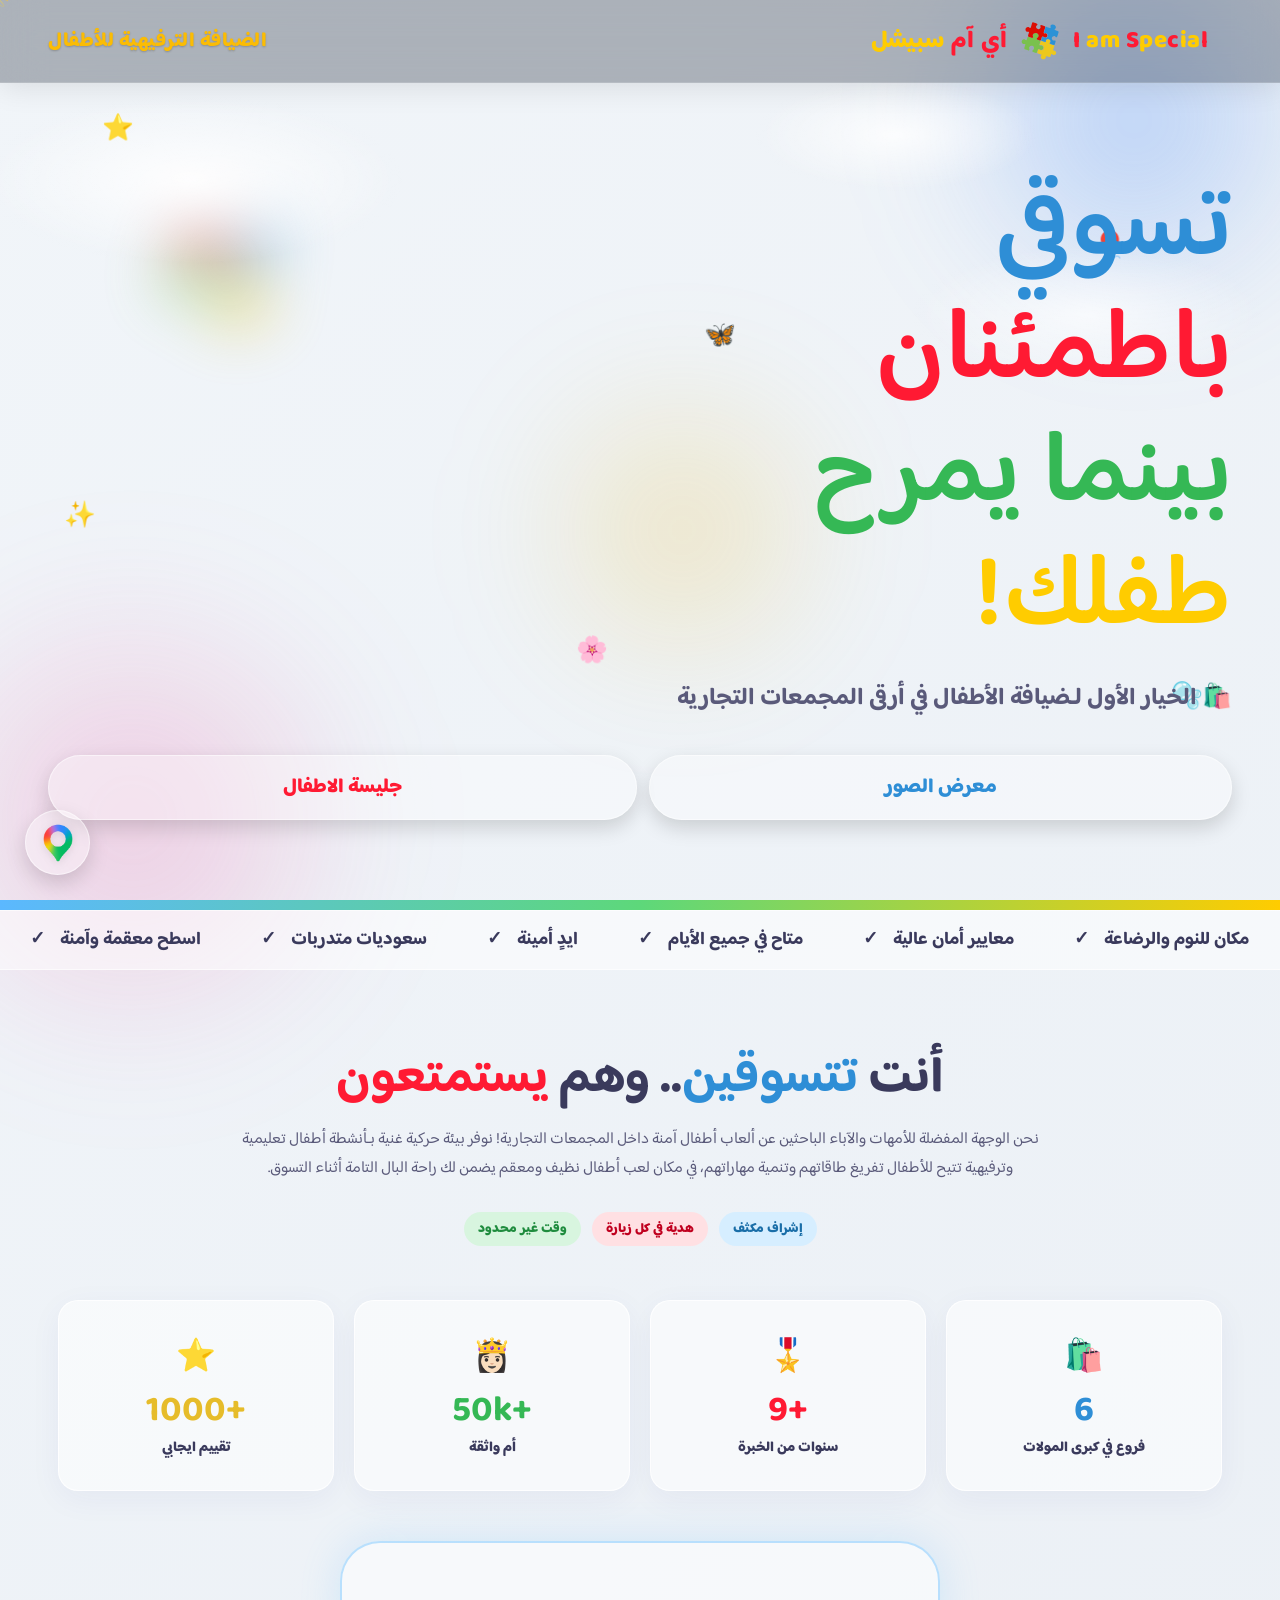
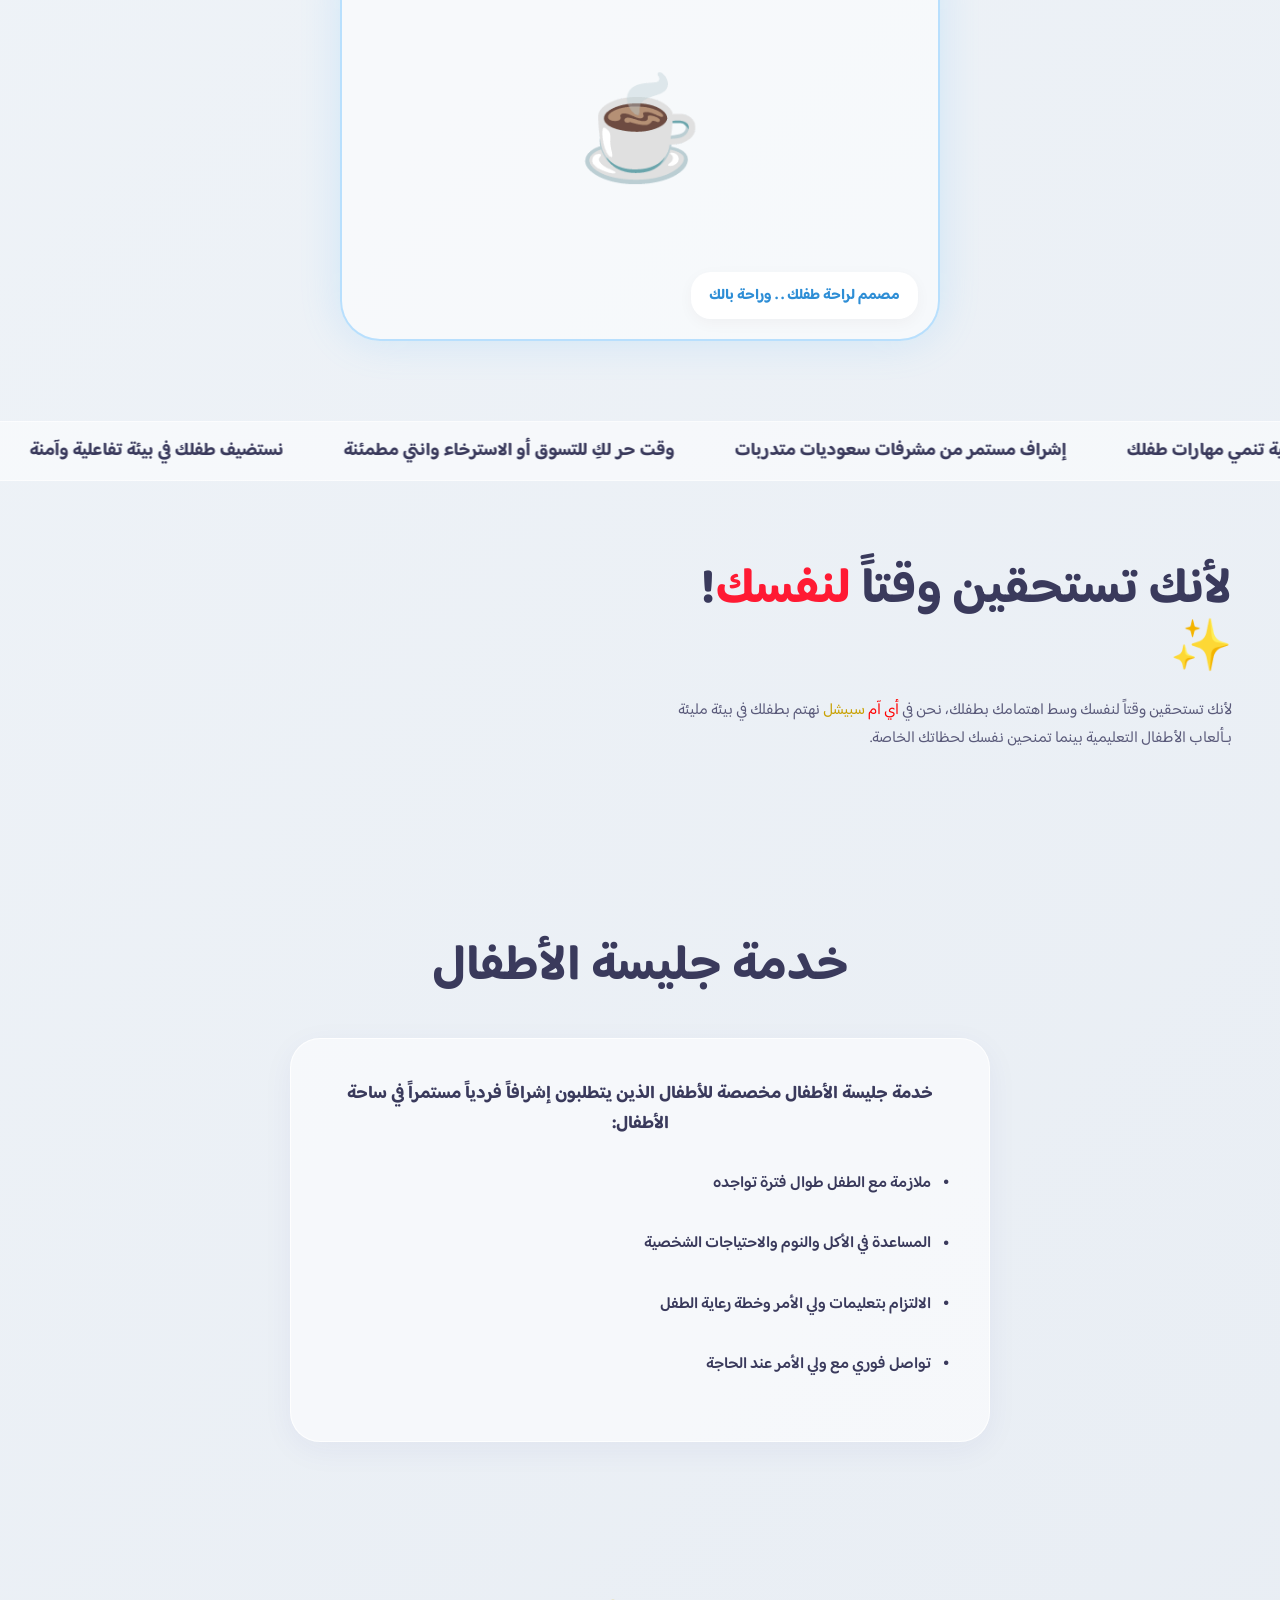
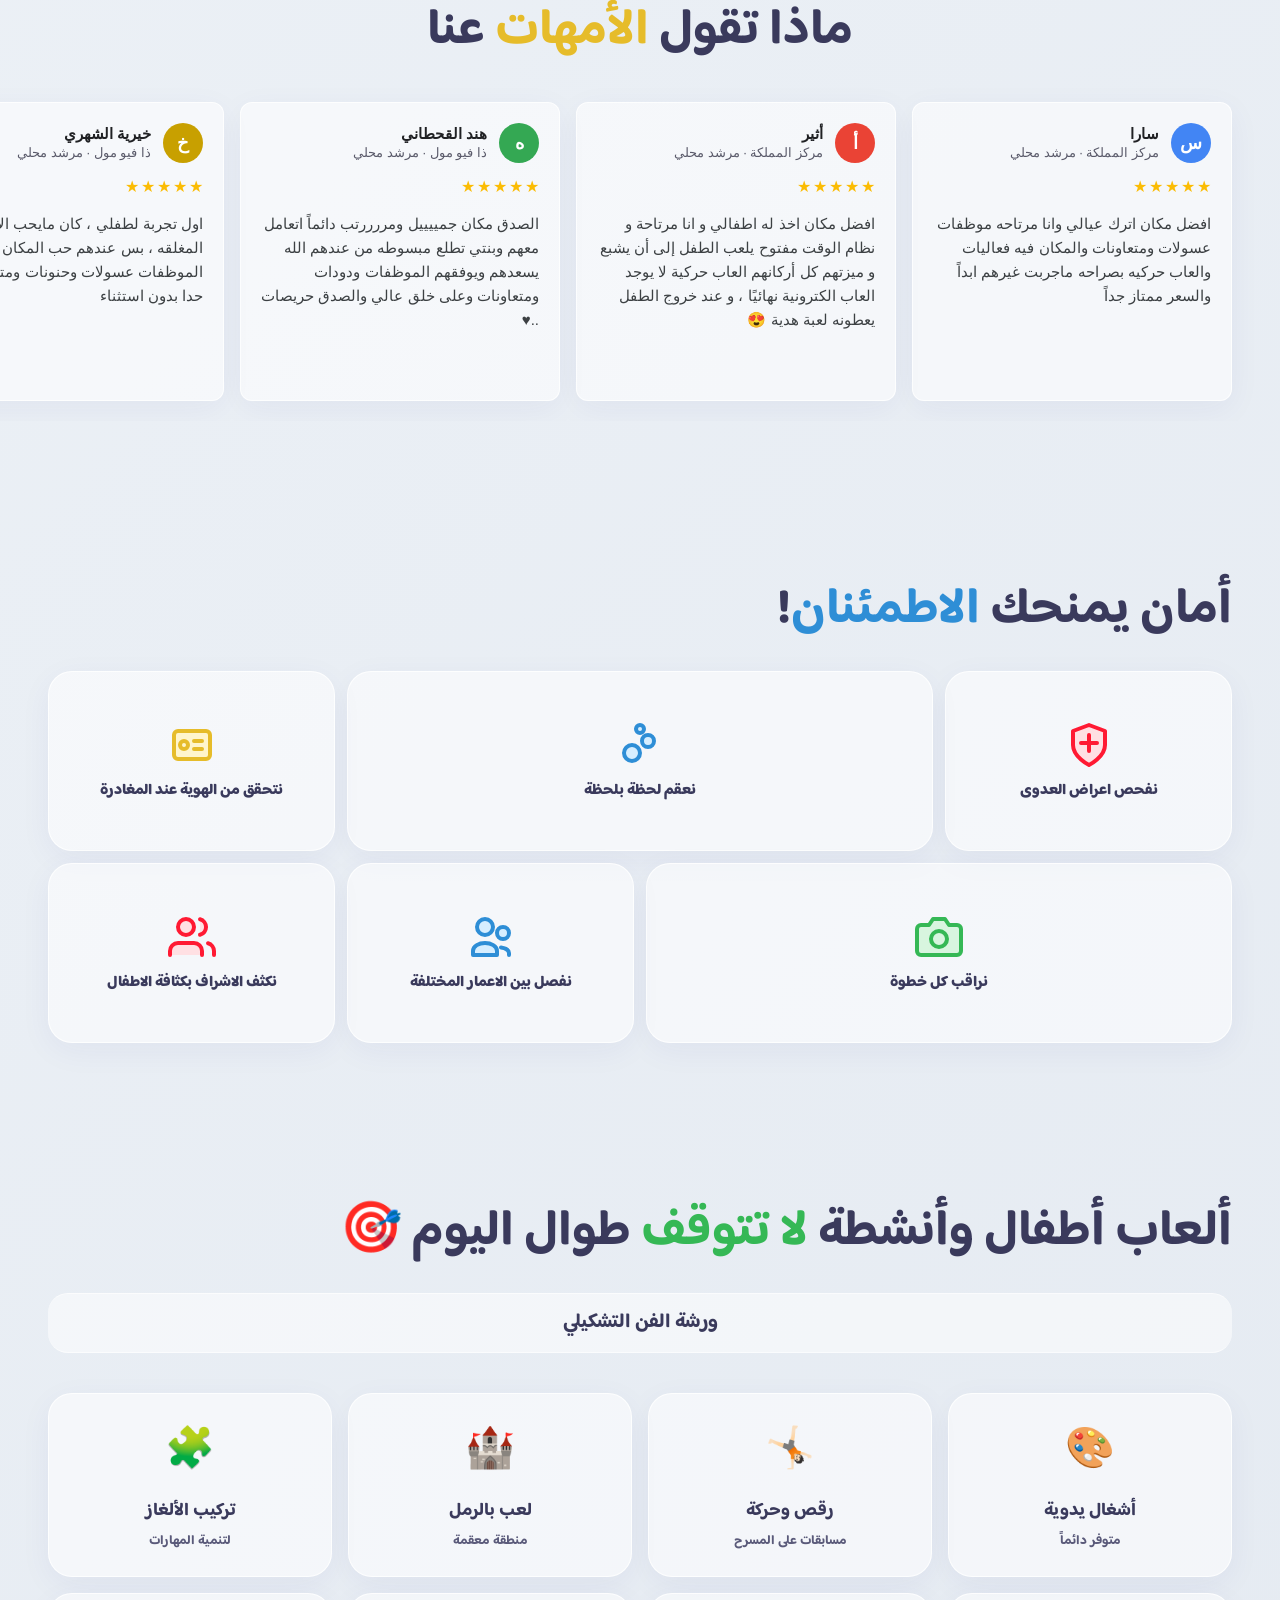
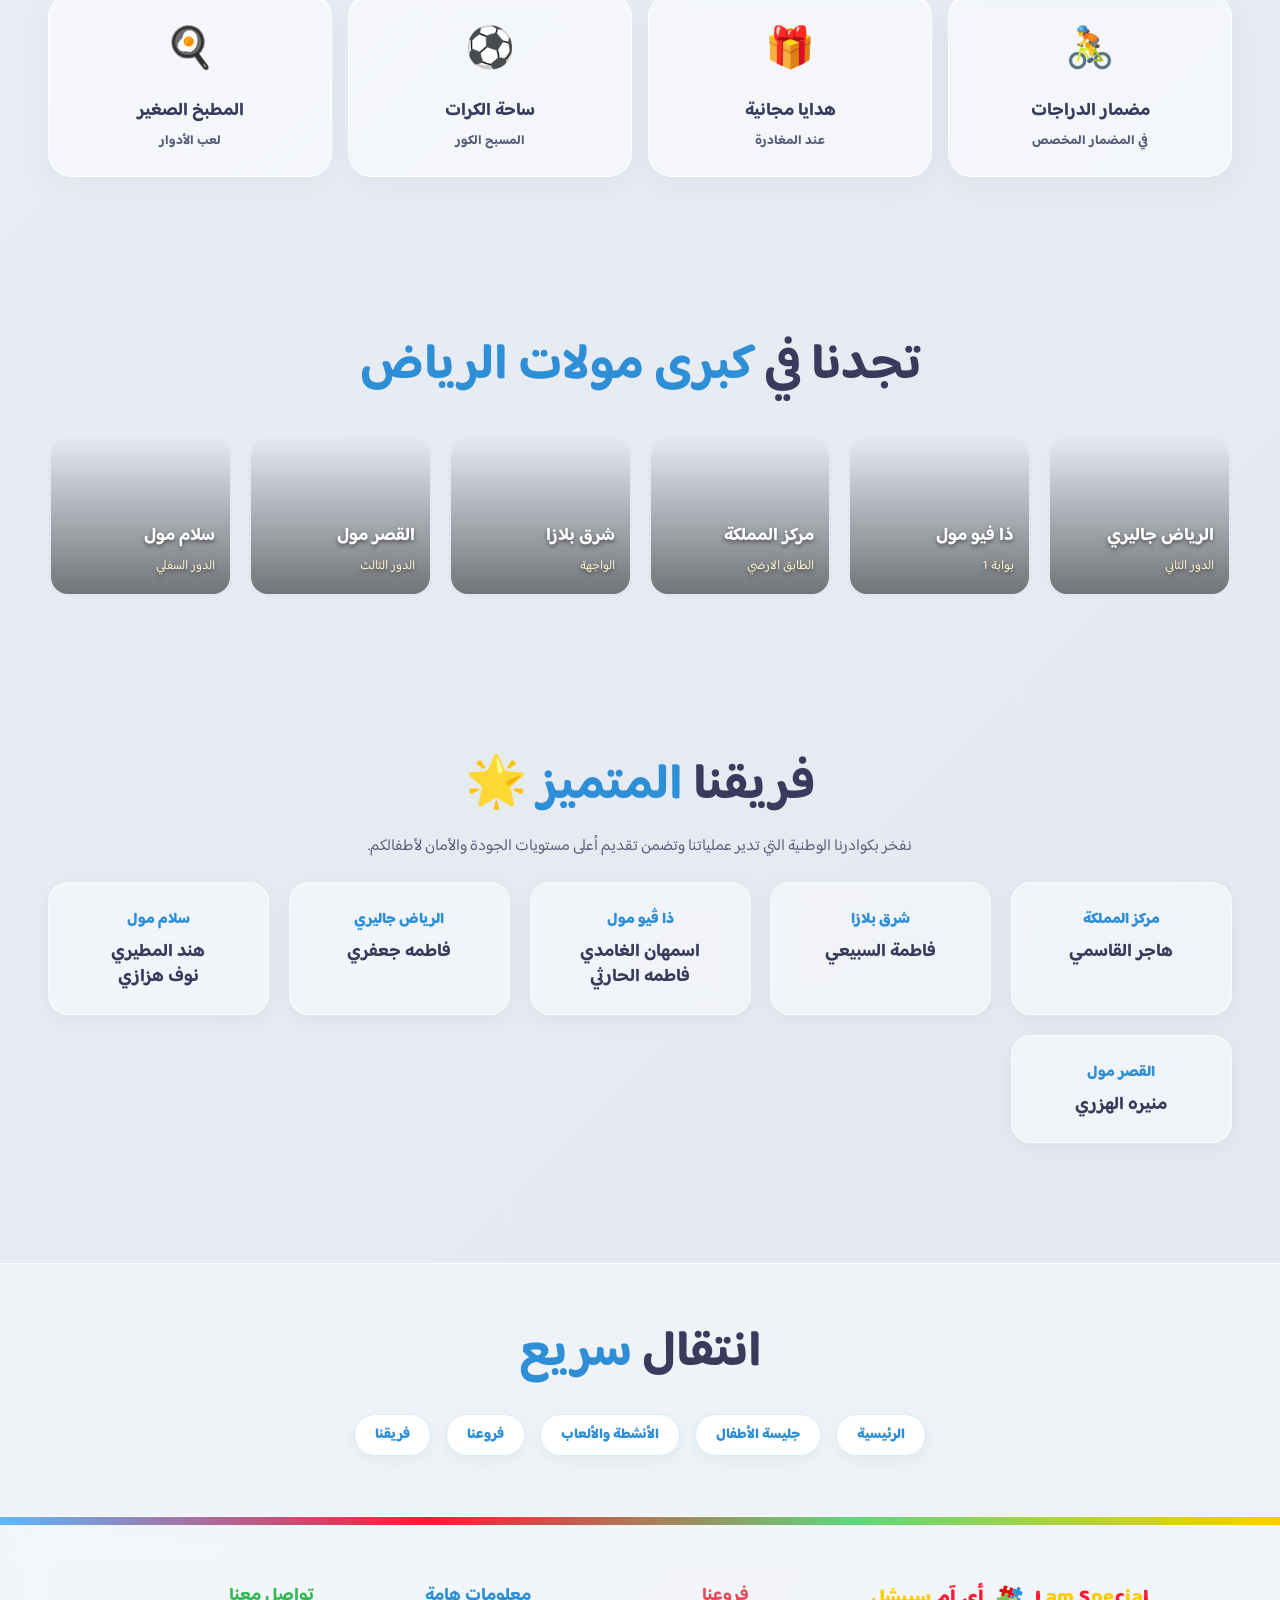
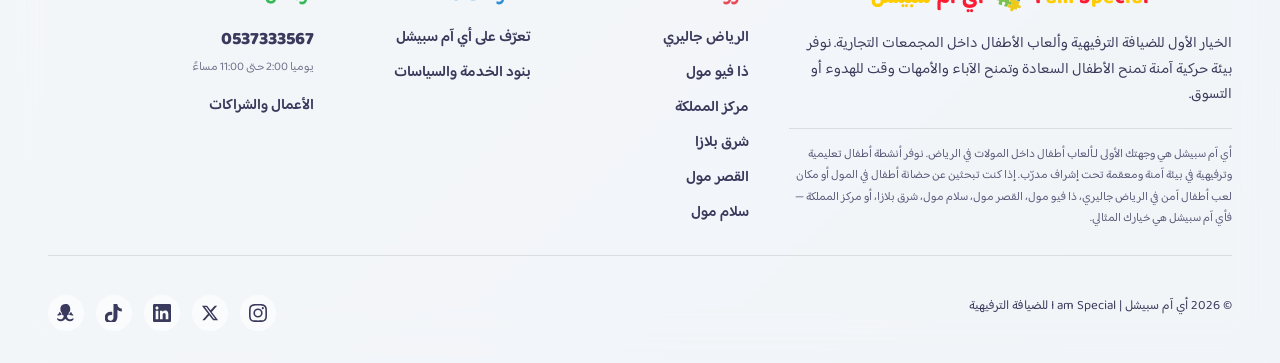
==== commit 2d0036c4: "Add files via upload" ====
--- a/index.html
+++ b/index.html
@@ -4,24 +4,61 @@
 <meta charset="UTF-8">
 <meta name="viewport" content="width=device-width, initial-scale=1.0, maximum-scale=1.0, user-scalable=no">
 
+<!-- ===== SEO: العنوان والوصف ===== -->
 <title>ألعاب أطفال في المول | أي آم سبيشل الرياض</title>
-
 <meta name="description" content="ألعاب أطفال وضيافة آمنة في 6 مولات بالرياض. تسوقي باطمئنان بينما يمرح طفلك بأنشطة تعليمية وترفيهية تحت إشراف سعوديات مدربات. انضمي الآن!">
 <meta name="keywords" content="ألعاب اطفال, ألعاب أطفال في المول, حضانة أطفال في المول, أنشطة أطفال الرياض, مكان لعب أطفال آمن, ترفيه أطفال داخل المجمعات, ضيافة أطفال, أي آم سبيشل, I am Special, الرياض جاليري, ذا فيو مول, مركز المملكة, شرق بلازا, القصر مول, سلام مول">
 
+<!-- ===== SEO: مؤلف الصفحة والمالك ===== -->
+<meta name="author" content="أي آم سبيشل | I am Special">
+<meta name="robots" content="index, follow, max-snippet:-1, max-image-preview:large, max-video-preview:-1">
+<meta name="googlebot" content="index, follow">
+<meta name="theme-color" content="#5BB8FF">
+<meta name="rating" content="general">
+<meta name="language" content="Arabic">
+<meta name="geo.region" content="SA-01">
+<meta name="geo.placename" content="الرياض">
+<meta name="geo.position" content="24.7435;46.6575">
+<meta name="ICBM" content="24.7435, 46.6575">
+
+<!-- ===== SEO: Open Graph / Facebook ===== -->
 <meta property="og:title" content="ألعاب أطفال في المول | أي آم سبيشل الرياض">
 <meta property="og:description" content="ألعاب أطفال وضيافة آمنة في 6 مولات بالرياض. تسوقي باطمئنان بينما يمرح طفلك بأنشطة تعليمية وترفيهية.">
 <meta property="og:type" content="website">
 <meta property="og:url" content="https://iamspecial.sa">
 <meta property="og:image" content="https://iamspecial.sa/1.png">
+<meta property="og:image:width" content="1200">
+<meta property="og:image:height" content="630">
+<meta property="og:image:alt" content="أي آم سبيشل - ألعاب أطفال في مولات الرياض">
 <meta property="og:locale" content="ar_SA">
-
+<meta property="og:site_name" content="أي آم سبيشل">
+
+<!-- ===== SEO: Twitter Card ===== -->
 <meta name="twitter:card" content="summary_large_image">
+<meta name="twitter:site" content="@iamspecial011">
+<meta name="twitter:creator" content="@iamspecial011">
 <meta name="twitter:title" content="ألعاب أطفال في المول | أي آم سبيشل الرياض">
 <meta name="twitter:description" content="ألعاب أطفال وضيافة آمنة في 6 مولات بالرياض. تسوقي باطمئنان بينما يمرح طفلك.">
-
+<meta name="twitter:image" content="https://iamspecial.sa/1.png">
+<meta name="twitter:image:alt" content="أي آم سبيشل - ألعاب أطفال الرياض">
+
+<!-- ===== SEO: Canonical & Preconnect ===== -->
 <link rel="canonical" href="https://iamspecial.sa/">
-
+<link rel="preconnect" href="https://fonts.googleapis.com">
+<link rel="dns-prefetch" href="https://iamspecial.sa">
+
+<!-- ===== SEO: بديل اللغة (hreflang) ===== -->
+<link rel="alternate" hreflang="ar-SA" href="https://iamspecial.sa/">
+<link rel="alternate" hreflang="x-default" href="https://iamspecial.sa/">
+
+<!-- ===== Favicon ===== -->
+<link rel="icon" href="SpeSvg.svg" type="image/svg+xml">
+<link rel="apple-touch-icon" href="SpeSvg.svg">
+
+<!-- ===== Stylesheet ===== -->
+<link rel="stylesheet" href="style.css">
+
+<!-- ===== SEO: Schema.org Structured Data ===== -->
 <script type="application/ld+json">
 {
   "@context": "https://schema.org",
@@ -57,6 +94,11 @@
       "priceRange": "$$",
       "areaServed": "الرياض",
       "hasMap": "https://maps.google.com",
+      "sameAs": [
+        "https://www.instagram.com/iamspecial011/",
+        "https://www.tiktok.com/@iamspecial011",
+        "https://www.snapchat.com/@iamspecial011"
+      ],
       "aggregateRating": {
         "@type": "AggregateRating",
         "ratingValue": "4.9",
@@ -115,6 +157,52 @@
             "@type": "Answer",
             "text": "نعم، جميع فروعنا تعمل تحت إشراف مشرفات سعوديات مدربات بنسبة 100% طوال أوقات العمل."
           }
+        },
+        {
+          "@type": "Question",
+          "name": "ما أوقات عمل أي آم سبيشل؟",
+          "acceptedAnswer": {
+            "@type": "Answer",
+            "text": "نعمل يومياً من الساعة 2:00 مساءً حتى 11:00 مساءً في جميع الفروع."
+          }
+        },
+        {
+          "@type": "Question",
+          "name": "كيف أتواصل مع أي آم سبيشل؟",
+          "acceptedAnswer": {
+            "@type": "Answer",
+            "text": "يمكنك التواصل معنا عبر الهاتف 0537333567، أو البريد الإلكتروني info@iamspecial.sa، أو عبر حساباتنا على وسائل التواصل الاجتماعي."
+          }
+        }
+      ]
+    },
+    {
+      "@type": "WebSite",
+      "@id": "https://iamspecial.sa/#website",
+      "url": "https://iamspecial.sa",
+      "name": "أي آم سبيشل - ألعاب أطفال الرياض",
+      "description": "الموقع الرسمي لأي آم سبيشل لضيافة الأطفال في مولات الرياض",
+      "inLanguage": "ar-SA",
+      "publisher": {
+        "@id": "https://iamspecial.sa/#business"
+      },
+      "potentialAction": {
+        "@type": "SearchAction",
+        "target": {
+          "@type": "EntryPoint",
+          "urlTemplate": "https://iamspecial.sa/?s={search_term_string}"
+        },
+        "query-input": "required name=search_term_string"
+      }
+    },
+    {
+      "@type": "BreadcrumbList",
+      "itemListElement": [
+        {
+          "@type": "ListItem",
+          "position": 1,
+          "name": "الرئيسية",
+          "item": "https://iamspecial.sa/"
         }
       ]
     }
@@ -122,488 +210,6 @@
 }
 </script>
 
-<link rel="icon" href="SpeSvg.svg" type="image/svg+xml">
-
-<style>
-  @font-face {
-    font-family: 'Baloo 2';
-    src: url('baloo2.ttf') format('truetype');
-    font-weight: 400 900;
-    font-display: swap;
-  }
-
-  :root {
-    --blue:       #5BB8FF;
-    --blue-light: #D6EEFF;
-    --blue-dark:  #2E8ED6;
-    --logo-red:   #FF1A33;
-    --logo-yellow:#FFCC00;
-    --red:        #FF6B7A;
-    --red-light:  #FFE0E3;
-    --red-dark:   #E84A5A;
-    --green:      #5DD87A;
-    --green-light:#D8F5DF;
-    --green-dark: #35B855;
-    --yellow:     #FFD95A;
-    --yellow-light:#FFF5CC;
-    --yellow-dark: #E6BC2A;
-    --white:      #FFFFFF;
-    --bg:         #FAFCFF;
-    --text:       #3A3A5C;
-    --muted:      #5A5A7A;
-    --shadow:     0 4px 15px rgba(0,0,0,0.04);
-  }
-
-  *, *::before, *::after { box-sizing: border-box; margin: 0; padding: 0; }
-  html { scroll-behavior: smooth; }
-
-  body {
-    background: linear-gradient(135deg, #f1f5f9 0%, #e2e8f0 100%);
-    color: var(--text);
-    font-family: 'Baloo 2', sans-serif;
-    overflow-x: hidden;
-    width: 100%;
-    -webkit-text-size-adjust: 100%;
-  }
-
-  .bg-blob-1,
-  .bg-blob-2,
-  .bg-blob-3 {
-    position: fixed;
-    border-radius: 50%;
-    z-index: -1;
-    pointer-events: none;
-    filter: blur(60px);
-  }
-  .bg-blob-1 {
-    top: -10%; right: -5%;
-    width: 420px; height: 420px;
-    background: radial-gradient(circle, rgba(59,130,246,0.35) 0%, transparent 70%);
-  }
-  .bg-blob-2 {
-    bottom: -20%;
-    left: -10%; width: 520px; height: 520px;
-    background: radial-gradient(circle, rgba(236,72,153,0.25) 0%, transparent 70%);
-  }
-  .bg-blob-3 {
-    top: 40%; left: 40%; width: 340px; height: 340px;
-    background: radial-gradient(circle, rgba(234,179,8,0.25) 0%, transparent 70%);
-  }
-
-  img { max-width: 100%; height: auto; }
-
-  @keyframes pulseLogo { 0%,100%{transform:scale(1)} 50%{transform:scale(1.05)} }
-  @keyframes logoGlow {
-    0%,100% { filter: drop-shadow(0 0 8px rgba(91,184,255,0.6)); }
-    50%      { filter: drop-shadow(0 0 8px rgba(255,204,0,0.6)); }
-  }
-
-  .babysitter-box,
-  .gm-review-card,
-  .enroll-visual,
-  .activity-card,
-  .stat-item,
-  .gallery-cell,
-  .modal-box {
-    background: rgba(255,255,255,0.55);
-    border: 1px solid rgba(255,255,255,0.8);
-    box-shadow: 0 8px 32px 0 rgba(31,38,135,0.05);
-  }
-  .modal-box {
-    backdrop-filter: blur(16px);
-    -webkit-backdrop-filter: blur(16px);
-  }
-
-  .brand-logo-container { display:flex; align-items:center; justify-content:center; gap:8px; direction:ltr; flex-wrap:nowrap; white-space:nowrap; }
-  .brand-logo-container .cl-ar { font-family:'Baloo 2',cursive; font-weight:800; word-spacing:2px; direction:rtl; flex-shrink:0; }
-  .brand-logo-container .cl-en { font-family:'Baloo 2',sans-serif; font-weight:900; letter-spacing:0.5px; flex-shrink:0; }
-
-  .brand-logo-img {
-    object-fit:contain;
-    animation: pulseLogo 3s infinite, logoGlow 4s infinite linear;
-    flex-shrink:0;
-    will-change: transform;
-  }
-  .cl-red    { color: var(--logo-red); }
-  .cl-yellow { color: var(--logo-yellow); }
-
-  .cursor-emoji { position:fixed; top:0; left:0; pointer-events:none; z-index:9999; font-size:24px; transform:translate(-50%,-50%); display:none; user-select:none; }
-  @media (hover: hover) and (pointer: fine) {
-    .cursor-emoji { display:block; }
-  }
-
-  .touch-emoji { position:fixed; font-size:30px; pointer-events:none; z-index:9999; transform:translate(-50%,-50%) scale(0.5); opacity:1; animation:touchFade 0.6s ease-out forwards; }
-  @keyframes touchFade { 0%{transform:translate(-50%,-50%) scale(0.5) translateY(0);opacity:1} 100%{transform:translate(-50%,-50%) scale(1.5) translateY(-30px);opacity:0} }
-
-  .floating-shapes { position:fixed; inset:0; pointer-events:none; z-index:0; overflow:hidden; }
-
-  /* NAV */
-  nav.main-nav {
-    position:fixed; top:0; left:0; right:0; z-index:200;
-    display:flex; justify-content:space-between; align-items:center;
-    padding:10px 48px;
-    background: rgba(15,23,42,0.3);
-    backdrop-filter: blur(20px);
-    -webkit-backdrop-filter: blur(20px);
-    border-bottom: 1px solid rgba(255,255,255,0.15);
-    box-shadow: 0 4px 30px rgba(0,0,0,0.1);
-  }
-  .nav-logo-wrap { text-decoration:none; display:flex; flex-direction:column; align-items:center; padding:6px 24px; }
-  .header-tagline { color:var(--yellow-dark); font-family:'Baloo 2',sans-serif; font-weight:800; font-size:clamp(16px,2vw,20px); letter-spacing:0.5px; }
-
-  .floating-maps-btn {
-    position:fixed; bottom:25px; left:25px; width:65px; height:65px;
-    background:rgba(255,255,255,0.35);
-    border:1px solid rgba(255,255,255,0.5);
-    border-radius:50%; display:flex; justify-content:center; align-items:center;
-    z-index:1000; box-shadow:0 8px 20px rgba(0,0,0,0.15);
-    cursor:pointer; transition:transform 0.2s, box-shadow 0.2s;
-  }
-  .floating-maps-btn:hover { transform:translateY(-5px) scale(1.05); box-shadow:0 12px 25px rgba(0,0,0,0.2); }
-
-  /* HERO */
-  .hero { position:relative; min-height:100vh; display:flex; flex-direction:column; justify-content:center; padding:140px 48px 80px; overflow:hidden; background:transparent; }
-  .hero-clouds { position:absolute; top:0; left:0; right:0; height:100%; background:radial-gradient(ellipse 300px 120px at 15% 20%,rgba(255,255,255,0.9) 0%,transparent 70%),radial-gradient(ellipse 200px 80px at 70% 15%,rgba(255,255,255,0.8) 0%,transparent 70%),radial-gradient(ellipse 250px 100px at 85% 35%,rgba(255,255,255,0.7) 0%,transparent 70%); pointer-events:none; }
-  .hero-stars { position:absolute; inset:0; pointer-events:none; overflow:hidden; }
-  .star { position:absolute; font-size:clamp(16px,2vw,28px); animation:starFloat 4s ease-in-out infinite; }
-  .star:nth-child(1){top:12%;left:8%;animation-delay:0s}
-  .star:nth-child(2){top:25%;right:12%;animation-delay:1s}
-  .star:nth-child(3){top:55%;left:5%;animation-delay:2s}
-  .star:nth-child(4){bottom:20%;right:6%;animation-delay:0.5s}
-  .star:nth-child(5){top:70%;left:45%;animation-delay:1.5s}
-  .star:nth-child(6){top:35%;left:55%;animation-delay:3s}
-  @keyframes starFloat{0%,100%{transform:translateY(0) rotate(0);opacity:0.7}50%{transform:translateY(-14px) rotate(20deg);opacity:1}}
-
-  .hero-title { font-family:'Baloo 2',cursive; font-size:clamp(46px,8vw,110px); line-height:1.2; color:var(--text); position:relative; z-index:2; margin-top:30px; font-weight:900; min-height:200px; }
-  .hero-title .t-blue{color:var(--blue-dark)}.hero-title .t-red{color:var(--red-dark)}.hero-title .t-green{color:var(--green-dark)}.hero-title .t-yellow{color:var(--yellow-dark)}
-  .hero-subtitle { font-size:clamp(16px,2vw,24px); font-weight:700; color:var(--muted); margin-top:16px; z-index:2; position:relative; }
-
-  .hero-actions { display:flex; gap:12px; margin-top:36px; flex-wrap:wrap; z-index:2; position:relative; }
-  .hero-actions a {
-    padding:14px 24px; border-radius:50px; font-size:18px; text-decoration:none;
-    transition:transform 0.2s, box-shadow 0.2s;
-    display:flex; align-items:center; justify-content:center;
-    gap:8px; cursor:pointer; flex:1 1 auto; text-align:center;
-    background:rgba(255,255,255,0.35);
-    box-shadow:0 8px 20px rgba(0,0,0,0.15);
-    border:1px solid rgba(255,255,255,0.5);
-    font-weight:900; color:var(--text);
-  }
-  .hero-actions a:hover { transform:translateY(-4px); box-shadow:0 12px 28px rgba(0,0,0,0.2); }
-  .btn-highlight-blue { color:var(--blue-dark) !important; font-size:20px; }
-  .btn-highlight-red  { color:var(--logo-red) !important; font-size:20px; }
-
-  .hero-seq-container { position:absolute; bottom:30px; left:0; right:0; height:60px; overflow:hidden; z-index:1; pointer-events:none; }
-  #heroSeqAnim { position:absolute; font-size:50px; right:-80px; }
-
-  .rainbow-bar { height:10px; background:linear-gradient(90deg,var(--blue) 0%,var(--green) 25%,var(--logo-yellow) 50%,var(--logo-red) 75%,var(--blue) 100%); background-size:200% 100%; animation:rainbowMove 3s linear infinite; }
-  @keyframes rainbowMove{0%{background-position:0% 0}100%{background-position:200% 0}}
-
-  .marquee-wrap {
-    overflow:hidden;
-    background:rgba(255,255,255,0.5);
-    border-top:1px solid rgba(255,255,255,0.6);
-    border-bottom:1px solid rgba(255,255,255,0.6);
-    padding:14px 0; direction:ltr;
-  }
-  .marquee-track {
-    display:flex; gap:0;
-    animation:marqueeRight 25s linear infinite;
-    white-space:nowrap; width:max-content;
-    will-change: transform;
-  }
-  .marquee-wrap.yellow .marquee-track { animation-duration:5s !important; }
-  .marquee-item { font-size:18px; font-weight:bold; color:var(--text); padding:0 30px; display:flex; align-items:center; gap:15px; direction:rtl; }
-  @keyframes marqueeRight { 0%{transform:translateX(-50%)} 100%{transform:translateX(0%)} }
-
-  /* Seasonal Rotator Styles */
-  .seasonal-rotator-wrap {
-    position: relative;
-    height: 60px;
-    background: rgba(255,255,255,0.5);
-    border-top: 1px solid rgba(255,255,255,0.6);
-    border-bottom: 1px solid rgba(255,255,255,0.6);
-    margin: 30px 0;
-    display: flex;
-    justify-content: center;
-    align-items: center;
-    overflow: hidden;
-    border-radius: 20px;
-  }
-  .rotator-item {
-    position: absolute;
-    font-size: 20px;
-    font-weight: bold;
-    color: var(--text);
-    opacity: 0;
-    transition: opacity 0.5s ease-in-out;
-    text-align: center;
-    width: 100%;
-    pointer-events: none;
-  }
-  .rotator-item.active {
-    opacity: 1;
-  }
-
-  .about-section { padding:80px 48px; gap:60px; align-items:center; background:transparent; }
-
-  .about-img-wrap {
-    position:relative; height:400px; border-radius:40px; overflow:hidden;
-    display:flex; align-items:center; justify-content:center;
-    background:rgba(255,255,255,0.55);
-    border:2px solid rgba(91,184,255,0.4);
-    box-shadow: 0 0 40px rgba(91,184,255,0.2);
-  }
-  .about-big-emoji { font-size:100px; animation:sway 3s ease-in-out infinite; will-change:transform; }
-  @keyframes sway{0%,100%{transform:rotate(-5deg)}50%{transform:rotate(5deg)}}
-  .about-badge-wrap { position:absolute; bottom:20px; right:20px; background:var(--white); border-radius:20px; padding:10px 18px; box-shadow:var(--shadow); }
-  .about-badge-wrap span { font-size:15px; font-weight:bold; color:var(--blue-dark); }
-
-  .tag-pill { display:inline-block; padding:6px 14px; border-radius:20px; font-size:13px; font-weight:800; margin:4px; }
-  .tag-blue{background:var(--blue-light);color:#1a6ea8}
-  .tag-red{background:var(--red-light);color:#c0001f}
-  .tag-green{background:var(--green-light);color:#1f8c3e}
-  .tag-yellow{background:var(--yellow-light);color:#8a6200}
-
-  .section-h2 { font-size:clamp(32px,5vw,50px); line-height:1.2; margin-bottom:16px; }
-  .section-p { font-size:16px; line-height:1.8; color:var(--muted); margin-bottom:24px; }
-
-  .stats-bar { display:grid; grid-template-columns:repeat(4,1fr); padding:20px 48px; }
-  .stat-item { padding:30px 20px; text-align:center; margin:10px; border-radius:20px; }
-  .stat-emoji { font-size:32px; margin-bottom:8px; }
-  .stat-num { font-size:36px; font-weight:bold; line-height:1; }
-  .stat-item:nth-child(1) .stat-num{color:var(--blue-dark)}.stat-item:nth-child(2) .stat-num{color:var(--logo-red)}.stat-item:nth-child(3) .stat-num{color:var(--green-dark)}.stat-item:nth-child(4) .stat-num{color:var(--yellow-dark)}
-  .stat-label { font-size:14px; font-weight:800; color:var(--text); margin-top:6px; }
-
-  .babysitter-section { padding:80px 48px; background:transparent; text-align:center; }
-  .babysitter-box { max-width:700px; margin:0 auto; border-radius:30px; padding:40px; text-align:right; }
-  .babysitter-box p { font-size:18px; font-weight:bold; color:var(--text); margin-bottom:20px; text-align:center; }
-  .babysitter-list { list-style:none; padding:0; margin:0; font-size:16px; color:var(--text); line-height:2.2; }
-  .babysitter-list li { display:flex; align-items:center; gap:12px; margin-bottom:12px; font-weight:600; }
-  .babysitter-list span { font-size:22px; flex-shrink:0; }
-
-  .activities-section { padding:80px 48px; background:transparent; }
-  .activities-grid { display:grid; grid-template-columns:repeat(4,1fr); gap:16px; margin-top:40px; }
-  .activity-card { border-radius:24px; padding:24px 16px; text-align:center; cursor:pointer; transition:transform 0.25s, box-shadow 0.25s; position:relative; overflow:hidden; }
-  .activity-card:hover { transform:translateY(-6px) scale(1.02); box-shadow:0 16px 40px rgba(0,0,0,0.1); }
-  .activity-emoji { font-size:40px; margin-bottom:10px; display:block; }
-  .activity-name { font-size:18px; font-weight:bold; color:var(--text); }
-  .activity-time { font-size:13px; font-weight:700; color:var(--muted); margin-top:4px; }
-  .activity-bar { position:absolute; bottom:0; left:0; height:4px; width:0; transition:width 0.4s; }
-  .activity-card:nth-child(4n+1) .activity-bar{background:var(--blue)}.activity-card:nth-child(4n+2) .activity-bar{background:var(--logo-red)}.activity-card:nth-child(4n+3) .activity-bar{background:var(--green)}.activity-card:nth-child(4n+4) .activity-bar{background:var(--yellow-dark)}
-  .activity-card:hover .activity-bar{width:100%}
-
-  .enrollment-section { padding:80px 48px; display:grid; grid-template-columns:1fr 1fr; gap:40px; align-items:center; background:transparent; }
-  .enroll-visual { border-radius:40px; padding:40px 30px; text-align:center; position:relative; overflow:hidden; z-index:1; }
-  .enroll-list { list-style:none; padding:0; margin:16px 0 0; }
-  .enroll-list li { display:flex; align-items:center; gap:10px; margin-bottom:14px; font-size:16px; font-weight:600; color:var(--text); }
-
-  .partners-section { padding:80px 48px; background:transparent; text-align:center; }
-  .branches-grid { display:grid; grid-template-columns:repeat(auto-fit,minmax(180px,1fr)); gap:15px; margin-top:40px; }
-  .branch-card { display:block; text-decoration:none; position:relative; height:160px; border-radius:20px; overflow:hidden; background-size:cover; background-position:center; cursor:pointer; border:3px solid transparent; transition:transform 0.3s, border-color 0.3s, box-shadow 0.3s; background-color: #e2e8f0; }
-  .branch-card:hover { transform:translateY(-5px); border-color:var(--green); box-shadow:0 12px 24px rgba(0,0,0,0.12); }
-  .branch-overlay { position:absolute; inset:0; background:linear-gradient(to top,rgba(0,0,0,0.5),rgba(0,0,0,0)); pointer-events:none; }
-  .branch-info { position:absolute; bottom:15px; right:15px; color:white; text-align:right; pointer-events:none; text-shadow:0 2px 4px rgba(0,0,0,0.5); }
-  .branch-name { font-size:18px; font-weight:bold; }
-  .branch-dist { font-size:13px; color:var(--yellow); margin-top:4px; display:inline-block; }
-
-  /* Team Section Styles - Apple Glassmorphism */
-  .team-section { padding:80px 48px; background:transparent; }
-  .team-exec { display:flex; justify-content:center; gap:20px; flex-wrap:wrap; margin-bottom:20px; margin-top:40px; }
-  .team-grid { display:grid; grid-template-columns:repeat(auto-fit, minmax(220px, 1fr)); gap:20px; margin-top:20px; }
-  .glass-card {
-    background: rgba(255, 255, 255, 0.45);
-    backdrop-filter: blur(12px);
-    -webkit-backdrop-filter: blur(12px);
-    border: 1px solid rgba(255, 255, 255, 0.6);
-    border-radius: 20px;
-    box-shadow: 0 4px 20px rgba(0, 0, 0, 0.05);
-    padding: 24px;
-    text-align: center;
-    transition: transform 0.3s ease, box-shadow 0.3s ease, background 0.3s ease;
-    transform: translateZ(0);
-    /* Hardware acceleration */
-    will-change: transform;
-  }
-  .glass-card:hover {
-    transform: translateY(-5px);
-    box-shadow: 0 12px 35px rgba(31, 38, 135, 0.08);
-    background: rgba(255, 255, 255, 0.55);
-  }
-  .team-exec .glass-card { width: 100%; max-width: 320px; }
-  .team-role { font-size: 15px; color: var(--blue-dark); font-weight: 800; margin-bottom: 8px; }
-  .team-name { font-size: 18px; font-weight: 700; color: var(--text); line-height: 1.4; }
-
-  .testimonials-section { padding:80px 0; background:transparent; overflow:hidden; }
-  .gm-reviews-container { display:flex; gap:16px; overflow-x:auto; padding:20px 48px; scroll-snap-type:x mandatory; scrollbar-width:none; -webkit-overflow-scrolling:touch; margin-top:20px; }
-  .gm-reviews-container::-webkit-scrollbar { display:none; }
-  .gm-review-card { flex:0 0 320px; border-radius:12px; padding:20px; scroll-snap-align:center; text-align:right; direction:rtl; display:flex; flex-direction:column; align-items:flex-start; }
-  .gm-reviewer { display:flex; align-items:center; gap:12px; margin-bottom:12px; width:100%; }
-  .gm-avatar { width:40px; height:40px; border-radius:50%; display:flex; justify-content:center; align-items:center; font-size:18px; color:white; font-weight:bold; font-family:sans-serif; }
-  .gm-name-col { display:flex; flex-direction:column; align-items:flex-start; }
-  .gm-name { font-size:15px; font-weight:700; color:#202124; margin-bottom:2px; font-family:sans-serif; }
-  .gm-meta { font-size:13px; color:#5a5a6a; font-family:sans-serif; }
-  .gm-rating { display:flex; gap:2px; margin-bottom:10px; }
-  .gm-rating span { color:#fbbc04; font-size:16px; }
-  .gm-text { font-size:15px; color:#3c4043; line-height:1.6; font-family:sans-serif; }
-
-  .gallery-section { padding:80px 48px; background:transparent; }
-  .gallery-grid { display:grid; grid-template-columns:repeat(4,1fr); grid-template-rows:repeat(2,180px); gap:12px; margin-top:30px; }
-  .gallery-cell { border-radius:24px; overflow:hidden; position:relative; display:flex; flex-direction: column; align-items:center; justify-content:center; cursor:pointer; transition:transform 0.3s; background:rgba(255,255,255,0.55); border:1px solid rgba(255,255,255,0.8); box-shadow:0 8px 32px 0 rgba(31,38,135,0.05); text-align: center; padding: 20px; }
-  .gallery-cell:hover { transform:scale(1.03); z-index:2; }
-  .gallery-cell:nth-child(1){grid-column:1;grid-row:1}
-  .gallery-cell:nth-child(2){grid-column:2/4;grid-row:1}
-  .gallery-cell:nth-child(3){grid-column:4;grid-row:1}
-  .gallery-cell:nth-child(4){grid-column:1/3;grid-row:2}
-  .gallery-cell:nth-child(5){grid-column:3;grid-row:2}
-  .gallery-cell:nth-child(6){grid-column:4;grid-row:2}
-  .gallery-cell-label { font-size:15px; font-weight:800; color:var(--text); margin-top:12px; line-height:1.3; }
-
-  /* Quick Links Pre-Footer Section */
-  .quick-links-section {
-    padding: 60px 48px;
-    background: rgba(255, 255, 255, 0.4);
-    border-top: 1px solid rgba(255, 255, 255, 0.8);
-    margin-top: 40px;
-  }
-  .quick-links-list {
-    display: flex;
-    flex-wrap: wrap;
-    gap: 15px;
-    justify-content: center;
-    list-style: none;
-    margin-top: 30px;
-  }
-  .quick-links-list a {
-    padding: 8px 20px;
-    background: var(--white);
-    border-radius: 50px;
-    color: var(--blue-dark);
-    font-weight: 800;
-    font-size: 14px;
-    text-decoration: none;
-    box-shadow: 0 4px 15px rgba(0,0,0,0.05);
-    transition: transform 0.3s, box-shadow 0.3s, background 0.3s, color 0.3s;
-    display: flex;
-    align-items: center;
-    gap: 8px;
-    border: 1px solid var(--blue-light);
-  }
-  .quick-links-list a:hover {
-    transform: translateY(-5px);
-    background: var(--blue-dark);
-    color: var(--white);
-    box-shadow: 0 10px 25px rgba(91,184,255,0.3);
-    border-color: var(--blue-dark);
-  }
-
-  footer {
-    background:rgba(255,255,255,0.55);
-    backdrop-filter:blur(20px); -webkit-backdrop-filter:blur(20px);
-    border-top:1px solid rgba(255,255,255,0.8);
-    color:var(--text); padding:64px 48px 32px;
-    position:relative; overflow:hidden;
-  }
-  footer::before { content:''; position:absolute; top:0; left:0; right:0; height:8px; background:linear-gradient(90deg,var(--blue),var(--logo-red),var(--green),var(--logo-yellow)); }
-  .footer-grid { display:grid; grid-template-columns:repeat(auto-fit, minmax(200px, 1fr)); gap:40px; margin-bottom:20px; }
-  @media (min-width: 1024px) {
-    .footer-grid { grid-template-columns:2.5fr 1fr 1fr 1.5fr; }
-  }
-  .footer-desc { font-size:15px; color:var(--text); line-height:1.7; font-family:'Baloo 2',sans-serif; margin-top:15px; }
-  .footer-col h3 { font-size:18px; margin-bottom:14px; }
-  .footer-col.c-blue h3{color:var(--blue-dark)}.footer-col.c-red h3{color:var(--red-dark)}.footer-col.c-green h3{color:var(--green-dark)}
-  .footer-col a { display:block; color:var(--text); text-decoration:none; font-size:15px; font-weight:600; margin-bottom:10px; transition:color 0.2s; cursor:pointer; }
-  .footer-col.c-blue a:hover{color:var(--blue-dark)}.footer-col.c-red a:hover{color:var(--red-dark)}.footer-col.c-green a:hover{color:var(--green-dark)}
-  .footer-bottom { border-top:1px solid rgba(0,0,0,0.1); padding-top:24px; display:flex; justify-content:space-between; align-items:center; flex-wrap:wrap; gap:12px; }
-  .footer-copy { font-size:13px; color:var(--text); }
-
-  .seo-text-block { font-size:12px; color:var(--muted); line-height:1.8; margin-top:20px; padding-top:15px; border-top:1px solid rgba(0,0,0,0.1); }
-
-  .social-icons { display:flex; gap:12px; align-items:center; justify-content:center; margin-top:15px; }
-  .social-icons a { display:flex; align-items:center; justify-content:center; width:36px; height:36px; border-radius:50%; background:rgba(255,255,255,0.6); color:var(--text); transition:transform 0.3s, background 0.3s, box-shadow 0.3s; text-decoration:none; }
-  .social-icons a:hover { transform:translateY(-3px); background:var(--blue-light); color:var(--blue-dark); box-shadow:0 4px 10px rgba(0,0,0,0.1); }
-  .social-icons svg { width:18px; height:18px; fill:currentColor; }
-
-  .fade-up { opacity:0; transform:translateY(30px); transition:opacity 0.6s ease, transform 0.6s ease; }
-  .fade-up.visible { opacity:1; transform:none; }
-
-  .modal-overlay { position:fixed; top:0; left:0; right:0; bottom:0; background:rgba(255,255,255,0.4); backdrop-filter:blur(15px); -webkit-backdrop-filter:blur(15px); z-index:3000; display:flex; align-items:center; justify-content:center; padding:20px; opacity:0; visibility:hidden; transition:opacity 0.3s, visibility 0.3s; overscroll-behavior: contain; }
-  .modal-overlay.active { opacity:1; visibility:visible; }
-  .modal-close { position:absolute; top:15px; right:15px; width:36px; height:36px; background:rgba(255,255,255,0.5); border-radius:50%; display:flex; align-items:center; justify-content:center; cursor:pointer; font-size:22px; color:var(--text); border:none; font-weight:bold; transition:background 0.2s, color 0.2s; z-index:10; }
-  .modal-close:hover { background:var(--red-light); color:var(--logo-red); }
-  .modal-box { width:100%; max-width:650px; padding:40px 20px; border-radius:30px; position:relative; max-height:90vh; overflow-y:auto; }
-  .modal-branches-grid { display:grid; grid-template-columns:repeat(2,1fr); gap:15px; margin-top:10px; }
-  .modal-branch-overlay { position:absolute; inset:0; background:linear-gradient(to top,rgba(0,0,0,0.4),rgba(0,0,0,0.0)); pointer-events:none; }
-
-  .img-gallery-overlay { position:fixed; inset:0; background:rgba(255,255,255,0.6); backdrop-filter:blur(25px); -webkit-backdrop-filter:blur(25px); z-index:5000; display:none; align-items:center; justify-content:center; opacity:0; transition:opacity 0.3s; flex-direction:column; overscroll-behavior: contain; }
-  .img-gallery-overlay.active { display:flex; opacity:1; }
-  .img-gallery-track { display:flex; width:100vw; overflow-x:auto; scroll-snap-type:x mandatory; -webkit-overflow-scrolling:touch; scrollbar-width:none; height:100%; align-items:center; cursor:pointer; }
-  .img-gallery-track::-webkit-scrollbar { display:none; }
-  .img-gallery-item { flex:0 0 100vw; height:100vh; scroll-snap-align:center; display:flex; justify-content:center; align-items:center; padding:20px; cursor:default; position:relative; }
-  
-  .img-gallery-item img { 
-    width: 100%; 
-    max-width: 500px; 
-    height: auto;
-    max-height: 80vh; 
-    border-radius: 20px; 
-    object-fit: cover;
-    box-shadow: 0 15px 40px rgba(0,0,0,0.1); 
-    user-select: none;
-    cursor: pointer; 
-    border: 2px solid rgba(255,255,255,0.4); 
-    position: relative; 
-    overflow: hidden;
-  }
-  
-  /* RESPONSIVE */
-  @media (max-width:740px) {
-    nav.main-nav { padding:10px 15px; flex-direction:column; gap:5px; justify-content:center; }
-    .nav-logo-wrap { padding:4px 15px; width:100%; }
-    .brand-logo-container .cl-ar { font-size:20px; }
-    .brand-logo-container .cl-en { font-size:20px; }
-    .brand-logo-img { width:40px; height:40px; }
-    .header-tagline { font-size:14px; margin-top:2px; }
-
-    .hero { padding:180px 20px 60px; text-align:center; }
-    .hero-title { min-height:auto; }
-    .hero-actions { justify-content:center; gap:10px; flex-direction:row; }
-    .hero-actions a { flex:1 1 45%; font-size:16px; padding:12px 10px; }
-
-    .about-section, .enrollment-section, .team-section { grid-template-columns:1fr; gap:40px; padding:60px 20px; text-align:center; }
-    .babysitter-section { padding:60px 20px; }
-    .about-img-wrap { height:300px; }
-
-    .stats-bar { grid-template-columns:repeat(2,1fr); padding:20px; }
-    .stat-item { padding:20px 10px; margin:5px; }
-    .stat-num { font-size:28px; }
-
-    .activities-section, .partners-section, .testimonials-section, .gallery-section, .quick-links-section { padding:60px 20px; }
-    .activities-grid { grid-template-columns:repeat(2,1fr); gap:12px; }
-    .gm-reviews-container { padding:20px; }
-
-    .gallery-grid { grid-template-columns:repeat(2,1fr); grid-template-rows:auto; }
-    .gallery-cell { grid-column:span 1 !important; grid-row:span 1 !important; height:160px; font-size:40px; }
-
-    .modal-branches-grid { grid-template-columns:1fr; }
-
-    .footer-grid { text-align:right; gap:30px; }
-    .footer-logo .brand-logo-container { justify-content:center; }
-    .footer-bottom { flex-direction:column; text-align:center; justify-content:center; }
-
-    .marquee-track { animation-duration:15s !important; }
-    .marquee-wrap.yellow .marquee-track { animation-duration:10s !important; }
-  }
-
-  @media (prefers-reduced-motion: reduce) {
-    *, *::before, *::after {
-      animation-duration: 0.01ms !important;
-      animation-iteration-count: 1 !important;
-      transition-duration: 0.01ms !important;
-    }
-  }
-</style>
-
 </head>
 <body>
 
@@ -614,10 +220,12 @@
 <div class="cursor-emoji" id="cursorEmoji" aria-hidden="true"></div>
 <div class="floating-shapes" id="bgShapes" aria-hidden="true"></div>
 
+<!-- زر تحديد الموقع العائم -->
 <button class="floating-maps-btn" onclick="handleDirectionsClick()" title="أقرب فرع ألعاب أطفال في الرياض" aria-label="ابحث عن أقرب فرع">
   <img src="IMG_9207.png" alt="أيقونة الخريطة لتحديد المواقع الأقرب" aria-hidden="true" width="40" height="40" style="object-fit:contain;filter:drop-shadow(0 2px 4px rgba(0,0,0,0.1));">
 </button>
 
+<!-- ===== NAV ===== -->
 <nav class="main-nav" role="banner" aria-label="القائمة الرئيسية">
   <div class="header-tagline" style="visibility:hidden;position:absolute;" aria-hidden="true">الضيافة الترفيهية للأطفال</div>
   <a href="#home" class="nav-logo-wrap" aria-label="الصفحة الرئيسية - أي آم سبيشل ألعاب أطفال">
@@ -632,6 +240,7 @@
 
 <main id="main-content" role="main">
 
+<!-- ===== HERO ===== -->
 <section class="hero" id="home" aria-labelledby="hero-title">
   <div class="hero-clouds" aria-hidden="true"></div>
   <div class="hero-stars" aria-hidden="true">
@@ -663,6 +272,7 @@
 
 <div class="rainbow-bar" aria-hidden="true" role="presentation"></div>
 
+<!-- شريط المميزات المتحرك -->
 <div class="marquee-wrap green" aria-hidden="true" role="presentation">
   <div class="marquee-track">
     <div class="marquee-item"> اسطح معقمة وآمنة <span>✓</span></div>
@@ -684,6 +294,7 @@
   </div>
 </div>
 
+<!-- ===== ABOUT ===== -->
 <section class="about-section fade-up" aria-labelledby="about-title" style="text-align:center;display:block;padding-bottom:20px;">
   <h2 id="about-title" class="section-h2">أنت <span style="color:var(--blue-dark)">تتسوقين</span>.. وهم <span style="color:var(--logo-red)">يستمتعون</span></h2>
   <p class="section-p" style="max-width:800px;margin:0 auto 24px;">
@@ -698,6 +309,7 @@
   </div>
 </section>
 
+<!-- ===== STATS ===== -->
 <div class="stats-bar" aria-label="إحصائيات أي آم سبيشل">
   <div class="stat-item fade-up"><div class="stat-emoji" aria-hidden="true">🛍️</div><div class="stat-num">6</div><div class="stat-label">فروع في كبرى المولات</div></div>
   <div class="stat-item fade-up" style="transition-delay:0.1s"><div class="stat-emoji" aria-hidden="true">🎖️</div><div class="stat-num">+9</div><div class="stat-label"> سنوات من الخبرة</div></div>
@@ -712,6 +324,7 @@
   </div>
 </section>
 
+<!-- شريط المميزات الثاني -->
 <div class="marquee-wrap yellow" aria-hidden="true" role="presentation">
   <div class="marquee-track">
     <div class="marquee-item"> 	نستضيف طفلك في بيئة تفاعلية وآمنة </div>
@@ -722,6 +335,7 @@
   </div>
 </div>
 
+<!-- ===== ENROLLMENT ===== -->
 <section class="enrollment-section" id="enrollment" aria-labelledby="enroll-title">
   <div class="fade-up">
     <h2 id="enroll-title" class="section-h2">لأنك تستحقين وقتاً <span style="color:var(--logo-red)">لنفسك</span>! ✨</h2>
@@ -732,6 +346,7 @@
   </div>
 </section>
 
+<!-- ===== BABYSITTER ===== -->
 <section class="babysitter-section" id="babysitter" aria-labelledby="babysitter-title">
   <h2 id="babysitter-title" class="section-h2 fade-up" style="margin-bottom:40px;">خدمة جليسة الأطفال </h2>
   <div class="babysitter-box fade-up">
@@ -745,11 +360,13 @@
   </div>
 </section>
 
+<!-- ===== TESTIMONIALS ===== -->
 <section class="testimonials-section" aria-labelledby="testimonials-title">
   <h2 id="testimonials-title" class="section-h2 fade-up" style="text-align:center;padding:0 20px;position:relative;z-index:20;">ماذا تقول <span style="color:var(--yellow-dark)">الأمهات</span> عنا</h2>
   <div class="gm-reviews-container fade-up" id="testimonialsTrack" role="list" aria-label="آراء العملاء"></div>
 </section>
 
+<!-- ===== SAFETY / GALLERY ===== -->
 <section class="gallery-section" aria-labelledby="gallery-title">
   <h2 id="gallery-title" class="section-h2 fade-up">أمان يمنحك <span style="color:var(--blue-dark)">الاطمئنان</span>! </h2>
   <div class="gallery-grid">
@@ -809,10 +426,11 @@
   </div>
 </section>
 
+<!-- ===== ACTIVITIES ===== -->
 <section class="activities-section" id="activities" aria-labelledby="activities-title">
   <h2 id="activities-title" class="section-h2 fade-up">ألعاب أطفال وأنشطة <span style="color:var(--green-dark)">لا تتوقف</span> طوال اليوم 🎯</h2>
   
-  <div class="seasonal-rotator-wrap fade-up" id="seasonalRotator">
+  <div class="seasonal-rotator-wrap fade-up" id="seasonalRotator" aria-live="polite" aria-label="الأنشطة الموسمية المتاحة">
       <div class="rotator-item active">استوديو الألوان</div>
       <div class="rotator-item">ورشة الفن التشكيلي</div>
       <div class="rotator-item">ورشة القص واللصق</div>
@@ -842,15 +460,16 @@
   </div>
 </section>
 
+<!-- ===== BRANCHES ===== -->
 <section class="partners-section" id="partners" aria-labelledby="partners-title">
   <h2 id="partners-title" class="section-h2 fade-up" style="text-align:center;">تجدنا في <span style="color:var(--blue-dark)">كبرى مولات الرياض</span></h2>
   <div class="branches-grid fade-up" id="mainBranchesGrid" role="list" aria-label="فروعنا في مولات الرياض"></div>
 </section>
 
+<!-- ===== TEAM ===== -->
 <section class="team-section" id="team" aria-labelledby="team-title">
   <h2 id="team-title" class="section-h2 fade-up" style="text-align:center;">فريقنا <span style="color:var(--blue-dark)">المتميز</span> 🌟</h2>
   <p class="section-p fade-up" style="text-align:center; max-width:600px; margin:0 auto;">نفخر بكوادرنا الوطنية التي تدير عملياتنا وتضمن تقديم أعلى مستويات الجودة والأمان لأطفالكم.</p>
- 
 
   <div class="team-grid fade-up">
      <div class="glass-card">
@@ -880,6 +499,7 @@
   </div>
 </section>
 
+<!-- ===== QUICK LINKS ===== -->
 <section class="quick-links-section fade-up" aria-labelledby="quick-links-title">
   <h2 id="quick-links-title" class="section-h2" style="text-align:center;">انتقال <span style="color:var(--blue-dark)">سريع</span></h2>
   <nav aria-label="الروابط السريعة الانتقالية" class="quick-links-nav">
@@ -895,6 +515,7 @@
 
 </main>
 
+<!-- ===== FOOTER ===== -->
 <footer role="contentinfo">
   <div class="footer-grid">
     <div>
@@ -912,31 +533,31 @@
         أي آم سبيشل هي وجهتك الأولى لـألعاب أطفال داخل المولات في الرياض.
 نوفر أنشطة أطفال تعليمية وترفيهية في بيئة آمنة ومعقمة تحت إشراف مدرّب.
 إذا كنت تبحثين عن حضانة أطفال في المول أو مكان لعب أطفال آمن في الرياض جاليري، ذا فيو مول، القصر مول، سلام مول، شرق بلازا، أو مركز المملكة — فأي آم سبيشل هي خيارك المثالي.
-</div>
-    </div>
-
-<nav class="footer-col c-red" aria-label="فروعنا">
-  <h3>فروعنا</h3>
-  <a href="#partners">الرياض جاليري</a>
-  <a href="#partners">ذا فيو مول</a>
-  <a href="#partners">مركز المملكة</a>
-  <a href="#partners">شرق بلازا</a>
-  <a href="#partners">القصر مول</a>
-  <a href="#partners">سلام مول</a>
-</nav>
-
-<nav class="footer-col c-blue" aria-label="معلومات هامة">
-  <h3>معلومات هامة</h3>
-  <a href="about.html">تعرّف على أي آم سبيشل</a>
-  <a href="terms.html">بنود الخدمة والسياسات</a>
-</nav>
-
-<div class="footer-col c-green">
-  <h3>تواصل معنا</h3>
-  <a href="tel:0537333567" style="font-size:18px;font-weight:800;margin-bottom:2px;">0537333567</a>
-  <p style="font-size:12px;font-weight:normal;color:rgba(58,58,92,0.7);margin-bottom:10px;">يوميا 2:00 حتى 11:00 مساءً</p>
-  <a onclick="openBusinessModal()" style="margin-top:15px;cursor:pointer;">الأعمال والشراكات</a>
-</div>
+      </div>
+    </div>
+
+    <nav class="footer-col c-red" aria-label="فروعنا">
+      <h3>فروعنا</h3>
+      <a href="#partners">الرياض جاليري</a>
+      <a href="#partners">ذا فيو مول</a>
+      <a href="#partners">مركز المملكة</a>
+      <a href="#partners">شرق بلازا</a>
+      <a href="#partners">القصر مول</a>
+      <a href="#partners">سلام مول</a>
+    </nav>
+
+    <nav class="footer-col c-blue" aria-label="معلومات هامة">
+      <h3>معلومات هامة</h3>
+      <a href="about.html">تعرّف على أي آم سبيشل</a>
+      <a href="terms.html">بنود الخدمة والسياسات</a>
+    </nav>
+
+    <div class="footer-col c-green">
+      <h3>تواصل معنا</h3>
+      <a href="tel:0537333567" style="font-size:18px;font-weight:800;margin-bottom:2px;">0537333567</a>
+      <p style="font-size:12px;font-weight:normal;color:rgba(58,58,92,0.7);margin-bottom:10px;">يوميا 2:00 حتى 11:00 مساءً</p>
+      <a onclick="openBusinessModal()" style="margin-top:15px;cursor:pointer;">الأعمال والشراكات</a>
+    </div>
   </div>
 
   <div class="footer-bottom">
@@ -951,10 +572,13 @@
   </div>
 </footer>
 
+<!-- ===== MODALS ===== -->
+<!-- معرض الصور -->
 <div class="img-gallery-overlay" id="galleryModal" role="dialog" aria-modal="true" aria-label="معرض الصور">
   <div class="img-gallery-track" id="galleryTrack"></div>
 </div>
 
+<!-- مودال الفروع / الاتجاهات -->
 <div class="modal-overlay" id="directionsModal" role="dialog" aria-modal="true" aria-labelledby="directions-title">
   <div class="modal-box" id="directionsModalBox">
     <button class="modal-close" onclick="closeDirectionsModal()" aria-label="إغلاق">×</button>
@@ -963,6 +587,7 @@
   </div>
 </div>
 
+<!-- مودال الأعمال -->
 <div class="modal-overlay" id="businessModal" role="dialog" aria-modal="true" aria-labelledby="business-title">
   <div class="modal-box" style="max-width:400px;text-align:center;">
     <button class="modal-close" onclick="closeBusinessModal()" aria-label="إغلاق">×</button>
@@ -973,283 +598,8 @@
   </div>
 </div>
 
-<script>
-  function initBackgroundEmojis() {
-    const bgContainer = document.getElementById('bgShapes');
-    let bgHtml = `<img src="SpeSvg.svg" alt="خلفية شعار مؤسسة أي آم سبيشل" aria-hidden="true" style="position:absolute;width:180px;opacity:0.4;filter:blur(28px);top:20%;left:10%;">`;
-    bgContainer.innerHTML = bgHtml;
-  }
-
-  const cursorEmoji = document.getElementById('cursorEmoji');
-  cursorEmoji.textContent = '🪄';
-  let rafCursor = null;
-  if (window.matchMedia('(hover: hover) and (pointer: fine)').matches) {
-    document.addEventListener('mousemove', e => {
-      if (rafCursor) cancelAnimationFrame(rafCursor);
-      rafCursor = requestAnimationFrame(() => {
-        cursorEmoji.style.left = e.clientX + 'px';
-        cursorEmoji.style.top  = e.clientY + 'px';
-      });
-    });
-  }
-
-  let currentEmojiIndex = 0;
-  document.addEventListener('pointerdown', e => {
-    if (e.pointerType === 'mouse') return;
-    const emojisToUse = ['🌸', '🦋'];
-    let touchEl = document.createElement('div');
-    touchEl.className = 'touch-emoji';
-    touchEl.innerText = emojisToUse[currentEmojiIndex];
-    touchEl.setAttribute('aria-hidden', 'true');
-    currentEmojiIndex = (currentEmojiIndex + 1) % emojisToUse.length;
-    touchEl.style.left = e.clientX + 'px';
-    touchEl.style.top  = e.clientY + 'px';
-    document.body.appendChild(touchEl);
-    setTimeout(() => touchEl.remove(), 600);
-  });
-  
-  const obs = new IntersectionObserver(entries => {
-    entries.forEach(e => {
-      if (e.isIntersecting) {
-        e.target.classList.add('visible');
-        obs.unobserve(e.target);
-      }
-    });
-  }, { threshold: 0.1 });
-  document.querySelectorAll('.fade-up').forEach(el => obs.observe(el));
-
-  function initRotator() {
-    const items = document.querySelectorAll('#seasonalRotator .rotator-item');
-    if (items.length === 0) return;
-    
-    let currentIndex = 0;
-    
-    setInterval(() => {
-      items[currentIndex].classList.remove('active');
-      
-      setTimeout(() => {
-        currentIndex = (currentIndex + 1) % items.length;
-        items[currentIndex].classList.add('active');
-      }, 1000); 
-    }, 3500); 
-  }
-
-  const branchesData = [
-    { name: "الرياض جاليري",  floor: "الدور الثاني",    lat: 24.7435, lon: 46.6575, img: "1.png", modalImg: "002.jpeg", alt: "ألعاب أطفال في الرياض جاليري" },
-    { name: "ذا فيو مول",     floor: "بوابة 1",          lat: 24.7570, lon: 46.7323, img: "2.png", modalImg: "001.jpeg", alt: "حضانة أطفال ذا فيو مول الرياض" },
-    { name: "مركز المملكة",   floor: "الطابق الارضي",   lat: 24.7114, lon: 46.6745, img: "3.png", modalImg: "005.webp", alt: "أنشطة أطفال مركز المملكة الرياض" },
-    { name: "شرق بلازا",      floor: "الواجهة",          lat: 24.7533, lon: 46.8174, img: "4.png", modalImg: "006.png", alt: "مكان لعب أطفال شرق بلازا الرياض" },
-    { name: "القصر مول",      floor: "الدور الثالث",     lat: 24.6030, lon: 46.6853, img: "5.png", modalImg: "003.jpeg", alt: "ألعاب أطفال القصر مول الرياض" },
-    { name: "سلام مول",       floor: "الدور السفلي",     lat: 24.5828, lon: 46.6782, img: "6.png", modalImg: "004.webp", alt: "ضيافة أطفال سلام مول الرياض" }
-  ];
-  
-  function getDistance(lat1, lon1, lat2, lon2) {
-    const R = 6371;
-    const dLat = (lat2 - lat1) * Math.PI / 180;
-    const dLon = (lon2 - lon1) * Math.PI / 180;
-    const a = Math.sin(dLat/2)**2 + Math.cos(lat1*Math.PI/180)*Math.cos(lat2*Math.PI/180)*Math.sin(dLon/2)**2;
-    return R * 2 * Math.atan2(Math.sqrt(a), Math.sqrt(1-a));
-  }
-
-  function renderMainBranches() {
-    const grid = document.getElementById('mainBranchesGrid');
-    const frag = document.createDocumentFragment();
-    branchesData.forEach(branch => {
-      const card = document.createElement('a');
-      card.className = 'branch-card';
-      card.href = '#';
-      card.setAttribute('role', 'listitem');
-      card.style.backgroundImage = `url('${branch.img}')`;
-      card.setAttribute('aria-label', branch.alt);
-      card.innerHTML = `
-        <div class="branch-overlay" aria-hidden="true"></div>
-        <div class="branch-info">
-          <div class="branch-name">${branch.name}</div>
-          <span class="branch-dist" style="color:var(--yellow-light);">${branch.floor}</span>
-        </div>`;
-      frag.appendChild(card);
-    });
-    grid.appendChild(frag);
-  }
-
-  function renderModalBranches(hasLocation) {
-    const grid = document.getElementById('modalBranchesGrid');
-    const frag = document.createDocumentFragment();
-    branchesData.forEach(branch => {
-      let distText = hasLocation && branch.distance !== undefined
-        ? `<span class="branch-dist">يبعد ${branch.distance.toFixed(1)} كم</span>`
-        : `<span class="branch-dist" style="color:var(--yellow-light);">${branch.floor}</span>`;
-      const card = document.createElement('a');
-      card.className = 'branch-card';
-      card.href = '#';
-      card.style.backgroundImage = `url('${branch.modalImg}')`;
-      card.setAttribute('aria-label', branch.alt);
-      card.innerHTML = `
-        <div class="modal-branch-overlay" aria-hidden="true"></div>
-        <div class="branch-info">
-          <div class="branch-name">${branch.name}</div>
-          ${distText}
-        </div>`;
-      frag.appendChild(card);
-    });
-    grid.innerHTML = '';
-    grid.appendChild(frag);
-  }
-
-  function handleDirectionsClick() {
-    try {
-      const cachedTime = localStorage.getItem('userLocTime');
-      const now = new Date().getTime();
-      if (cachedTime && (now - cachedTime < 15 * 60 * 1000)) {
-        const userLat = parseFloat(localStorage.getItem('userLat'));
-        const userLon = parseFloat(localStorage.getItem('userLon'));
-        branchesData.forEach(b => { b.distance = getDistance(userLat, userLon, b.lat, b.lon); });
-        branchesData.sort((a, b) => (a.distance||0) - (b.distance||0));
-        renderModalBranches(true);
-        openDirectionsModal();
-        return;
-      }
-    } catch(e) {}
-
-    if (navigator.geolocation) {
-      navigator.geolocation.getCurrentPosition(
-        pos => {
-          const { latitude: uLat, longitude: uLon } = pos.coords;
-          try {
-            localStorage.setItem('userLocTime', Date.now());
-            localStorage.setItem('userLat', uLat);
-            localStorage.setItem('userLon', uLon);
-          } catch(e) {}
-          branchesData.forEach(b => { b.distance = getDistance(uLat, uLon, b.lat, b.lon); });
-          branchesData.sort((a, b) => (a.distance||0) - (b.distance||0));
-          renderModalBranches(true);
-          openDirectionsModal();
-        },
-        () => { renderModalBranches(false); openDirectionsModal(); }
-      );
-    } else {
-      renderModalBranches(false);
-      openDirectionsModal();
-    }
-  }
-
-  function openDirectionsModal()  { document.getElementById('directionsModal').classList.add('active'); document.body.style.overflow = 'hidden'; }
-  function closeDirectionsModal() { document.getElementById('directionsModal').classList.remove('active'); document.body.style.overflow = ''; }
-  function openBusinessModal()    { document.getElementById('businessModal').classList.add('active'); document.body.style.overflow = 'hidden'; }
-  function closeBusinessModal()   { document.getElementById('businessModal').classList.remove('active'); document.body.style.overflow = ''; }
-
-  window.onclick = e => {
-    if (e.target.id === 'directionsModal') closeDirectionsModal();
-    if (e.target.id === 'galleryModal')    closeGalleryModal();
-    if (e.target.id === 'businessModal')   closeBusinessModal();
-  };
-  
-  document.addEventListener('keydown', e => {
-    if (e.key === 'Escape') {
-      closeDirectionsModal();
-      closeGalleryModal();
-      closeBusinessModal();
-    }
-  });
-  
-  function openGalleryModal() {
-    const gal = document.getElementById('galleryModal');
-    gal.style.display = 'flex';
-    requestAnimationFrame(() => { gal.style.opacity = '1'; });
-    document.body.style.overflow = 'hidden';
-  }
-  
-  function closeGalleryModal() {
-    const gal = document.getElementById('galleryModal');
-    gal.style.opacity = '0';
-    setTimeout(() => { gal.style.display = 'none'; document.body.style.overflow = ''; }, 300);
-  }
-  
-  function nextGalleryImage(e) {
-    e.stopPropagation();
-    document.getElementById('galleryTrack').scrollBy({ left: window.innerWidth, behavior: 'smooth' });
-  }
-
-  function initGallery() {
-    const track = document.getElementById('galleryTrack');
-    const items = [
-      { src: '001.jpeg', alt: 'أطفال يلعبون في منطقة الأنشطة الترفيهية بفرع ذا فيو مول' },
-      { src: '002.jpeg', alt: 'فعاليات الأطفال الممتعة في فرع الرياض جاليري' },
-      { src: '003.jpeg', alt: 'أنشطة ترفيهية وتعليمية للأطفال في القصر مول' },
-      { src: '004.webp', alt: 'منطقة لعب الأطفال الآمنة في سلام مول' },
-      { src: '005.webp', alt: 'ألعاب تنمية المهارات في فرع مركز المملكة' }
-    ];
-    
-    const frag = document.createDocumentFragment();
-    items.forEach((item) => {
-      const wrapper = document.createElement('div');
-      wrapper.className = 'img-gallery-item';
-      wrapper.onclick = closeGalleryModal;
-      wrapper.innerHTML = `<img src="${item.src}" alt="${item.alt}" onclick="nextGalleryImage(event)" loading="lazy">`;
-      frag.appendChild(wrapper);
-    });
-    track.appendChild(frag);
-  }
-
-  function initTestimonials() {
-    const track = document.getElementById('testimonialsTrack');
-    const reviews = [
-      { stars: 5, text: "افضل مكان اترك عيالي وانا مرتاحه موظفات عسولات ومتعاونات والمكان فيه فعاليات والعاب حركيه بصراحه ماجربت غيرهم ابداً والسعر ممتاز جداً", name: "سارا", role: "مركز المملكة", color: "#4285F4" },
-      { stars: 5, text: "افضل مكان اخذ له اطفالي و انا مرتاحة و نظام الوقت مفتوح يلعب الطفل إلى أن يشبع و ميزتهم كل أركانهم العاب حركية لا يوجد العاب الكترونية نهائيًا ، و عند خروج الطفل يعطونه لعبة هدية 😍", name: "أثير", role: "مركز المملكة", color: "#EA4335" },
-      { stars: 5, text: "الصدق مكان جمييييل ومررررتب دائماً اتعامل معهم وبنتي تطلع مبسوطه من عندهم الله يسعدهم ويوفقهم الموظفات ودودات ومتعاونات وعلى خلق عالي والصدق حريصات ..♥️", name: "هند القحطاني", role: "ذا فيو مول", color: "#34A853" },
-      { stars: 5, text: "اول تجربة لطفلي ، كان مايحب الالعاب المغلقه ، بس عندهم حب المكان مره الموظفات عسولات وحنونات ومتعاونات جدا حدا بدون استثناء", name: "خيرية الشهري", role: "ذا فيو مول", color: "#c8a000" },
-      { stars: 5, text: "المكان مره جميل للاطفال وامان لهم والموظفات ما شاءالله عليهم متعونات تحطين عيالك عندهم وتتسويقين وانتي مرتاحه وعندهم مواهب وشغلات تنمى الاطفال والله كفو عليهم كثر من خمس نجوم يستاهلون", name: "ندى حافظي", role: "الرياض جاليري", color: "#8A2BE2" },
-      { stars: 5, text: "صراحه من امتع الامكان الي احط عيالي فيها واتسوق وحبيت حرصهم على تنظيف المكان والعاب الاطفال اتسوق وانا متطمنه عليهم مررا حبيت حرصهم على الأطفال والموظفات صراحه كلهم عسولات ومحترمات وعندهم فعاليات للاطفال صراحه عيالي انبسطوا فيه شكرا اي ام سبيشل 👌🏻", name: "لطيفة خالد", role: "الرياض جاليري", color: "#FF1493" },
-      { stars: 5, text: "الله يعطيكم العافيه المكان جميل مرتب مناسب جدا للاطفال كل الشكر و الامتنان لطاقم الموظفات على حسن تعاملهم واستقبالهم ( اطفالنا بٱيدي آمينه ) دخلت طفلي أول تجربة كانت جدا جميلة و انبسط", name: "محمد مشعل", role: "القصر مول", color: "#20B2AA" },
-      { stars: 5, text: "صراحه المكان جدا جدا جدا جميل والاهم تعامل الموظفات مع الأطفال حنونات ولطيفات بشكل والله إني أحط طفلي وانا مرتاحه كانهم بيتي الثاني", name: "تغريد الشمري", role: "القصر مول", color: "#FF4500" },
-      { stars: 5, text: "اول تجربه ليا وان شاءالله تتكرر المكان رائع ونظيفه وجلسات محترمه، الموظفات محترمات في منتهي الرقي ، المكان فيه درجة امان عاليه جدا جدا اكتر مكان شوفته كدا صراحه", name: "اماني ابراهيم", role: "شرق بلازا", color: "#4285F4" },
-      { stars: 5, text: "الموظفين محترمين ، امكانية ترك الاطفال والمغادرة ، اذا احتاجو الاطفال للاتصال بك الموظفين مايقصرون معهم", name: "نواف الزهراني", role: "شرق بلازا", color: "#EA4335" },
-      { stars: 5, text: "التجربه روعه وانا اتعامل معهم بأطفالي من اكثر من ٣ سنوات تعامل راقي جدا واهتمام بالاطفال ونظافة المكان والطاقم الجميل المتدربين بطريقة التعامل مع الاطفال", name: "فهدر المرشد", role: "سلام مول", color: "#34A853" },
-      { stars: 5, text: "مررره حنونين على الأطفال والألعاب الجماعية مره حلوه بنتي جلست ثلاث ساعات ورفضت تطلع وأول مره أخليها بلحالها و شكرا ً للموظفات العسولات", name: "حفصة", role: "سلام مول", color: "#c8a000" }
-    ];
-    
-    const frag = document.createDocumentFragment();
-    reviews.forEach(rev => {
-      const card = document.createElement('div');
-      card.className = 'gm-review-card fade-up';
-      card.setAttribute('role', 'listitem');
-      card.setAttribute('itemscope', '');
-      card.setAttribute('itemtype', 'https://schema.org/Review');
-      card.innerHTML = `
-        <div class="gm-reviewer">
-          <div class="gm-avatar" style="background:${rev.color}" aria-hidden="true">${rev.name.charAt(0)}</div>
-          <div class="gm-name-col" itemprop="author" itemscope itemtype="https://schema.org/Person">
-            <span class="gm-name" itemprop="name">${rev.name}</span>
-            <span class="gm-meta">${rev.role} · مرشد محلي</span>
-          </div>
-        </div>
-        <div class="gm-rating" itemprop="reviewRating" itemscope itemtype="https://schema.org/Rating" aria-label="تقييم ${rev.stars} من 5">
-          <meta itemprop="ratingValue" content="${rev.stars}">
-          <meta itemprop="bestRating" content="5">
-          ${'<span aria-hidden="true">★</span>'.repeat(rev.stars)}
-        </div>
-        <div class="gm-text" itemprop="reviewBody">${rev.text}</div>
-        <div itemprop="itemReviewed" itemscope itemtype="https://schema.org/LocalBusiness" style="display:none;">
-          <span itemprop="name">أي آم سبيشل</span>
-        </div>`;
-      frag.appendChild(card);
-    });
-    track.appendChild(frag);
-    track.querySelectorAll('.fade-up').forEach(el => obs.observe(el));
-  }
-
-  window.addEventListener('load', () => {
-    initBackgroundEmojis();
-    renderMainBranches();
-    initRotator();
-
-    const idle = window.requestIdleCallback || (cb => setTimeout(cb, 100));
-    idle(() => {
-      initTestimonials();
-      initGallery();
-    });
-  });
-</script>
+<!-- ===== JavaScript ===== -->
+<script src="main.js" defer></script>
 
 </body>
 </html>
--- a/style.css
+++ b/style.css
@@ -0,0 +1,476 @@
+@font-face {
+  font-family: 'Baloo 2';
+  src: url('baloo2.ttf') format('truetype');
+  font-weight: 400 900;
+  font-display: swap;
+}
+
+:root {
+  --blue:       #5BB8FF;
+  --blue-light: #D6EEFF;
+  --blue-dark:  #2E8ED6;
+  --logo-red:   #FF1A33;
+  --logo-yellow:#FFCC00;
+  --red:        #FF6B7A;
+  --red-light:  #FFE0E3;
+  --red-dark:   #E84A5A;
+  --green:      #5DD87A;
+  --green-light:#D8F5DF;
+  --green-dark: #35B855;
+  --yellow:     #FFD95A;
+  --yellow-light:#FFF5CC;
+  --yellow-dark: #E6BC2A;
+  --white:      #FFFFFF;
+  --bg:         #FAFCFF;
+  --text:       #3A3A5C;
+  --muted:      #5A5A7A;
+  --shadow:     0 4px 15px rgba(0,0,0,0.04);
+}
+
+*, *::before, *::after { box-sizing: border-box; margin: 0; padding: 0; }
+html { scroll-behavior: smooth; }
+
+body {
+  background: linear-gradient(135deg, #f1f5f9 0%, #e2e8f0 100%);
+  color: var(--text);
+  font-family: 'Baloo 2', sans-serif;
+  overflow-x: hidden;
+  width: 100%;
+  -webkit-text-size-adjust: 100%;
+}
+
+.bg-blob-1,
+.bg-blob-2,
+.bg-blob-3 {
+  position: fixed;
+  border-radius: 50%;
+  z-index: -1;
+  pointer-events: none;
+  filter: blur(60px);
+}
+.bg-blob-1 {
+  top: -10%; right: -5%;
+  width: 420px; height: 420px;
+  background: radial-gradient(circle, rgba(59,130,246,0.35) 0%, transparent 70%);
+}
+.bg-blob-2 {
+  bottom: -20%;
+  left: -10%; width: 520px; height: 520px;
+  background: radial-gradient(circle, rgba(236,72,153,0.25) 0%, transparent 70%);
+}
+.bg-blob-3 {
+  top: 40%; left: 40%; width: 340px; height: 340px;
+  background: radial-gradient(circle, rgba(234,179,8,0.25) 0%, transparent 70%);
+}
+
+img { max-width: 100%; height: auto; }
+
+@keyframes pulseLogo { 0%,100%{transform:scale(1)} 50%{transform:scale(1.05)} }
+@keyframes logoGlow {
+  0%,100% { filter: drop-shadow(0 0 8px rgba(91,184,255,0.6)); }
+  50%      { filter: drop-shadow(0 0 8px rgba(255,204,0,0.6)); }
+}
+
+.babysitter-box,
+.gm-review-card,
+.enroll-visual,
+.activity-card,
+.stat-item,
+.gallery-cell,
+.modal-box {
+  background: rgba(255,255,255,0.55);
+  border: 1px solid rgba(255,255,255,0.8);
+  box-shadow: 0 8px 32px 0 rgba(31,38,135,0.05);
+}
+.modal-box {
+  backdrop-filter: blur(16px);
+  -webkit-backdrop-filter: blur(16px);
+}
+
+.brand-logo-container { display:flex; align-items:center; justify-content:center; gap:8px; direction:ltr; flex-wrap:nowrap; white-space:nowrap; }
+.brand-logo-container .cl-ar { font-family:'Baloo 2',cursive; font-weight:800; word-spacing:2px; direction:rtl; flex-shrink:0; }
+.brand-logo-container .cl-en { font-family:'Baloo 2',sans-serif; font-weight:900; letter-spacing:0.5px; flex-shrink:0; }
+
+.brand-logo-img {
+  object-fit:contain;
+  animation: pulseLogo 3s infinite, logoGlow 4s infinite linear;
+  flex-shrink:0;
+  will-change: transform;
+}
+.cl-red    { color: var(--logo-red); }
+.cl-yellow { color: var(--logo-yellow); }
+
+.cursor-emoji { position:fixed; top:0; left:0; pointer-events:none; z-index:9999; font-size:24px; transform:translate(-50%,-50%); display:none; user-select:none; }
+@media (hover: hover) and (pointer: fine) {
+  .cursor-emoji { display:block; }
+}
+
+.touch-emoji { position:fixed; font-size:30px; pointer-events:none; z-index:9999; transform:translate(-50%,-50%) scale(0.5); opacity:1; animation:touchFade 0.6s ease-out forwards; }
+@keyframes touchFade { 0%{transform:translate(-50%,-50%) scale(0.5) translateY(0);opacity:1} 100%{transform:translate(-50%,-50%) scale(1.5) translateY(-30px);opacity:0} }
+
+.floating-shapes { position:fixed; inset:0; pointer-events:none; z-index:0; overflow:hidden; }
+
+/* NAV */
+nav.main-nav {
+  position:fixed; top:0; left:0; right:0; z-index:200;
+  display:flex; justify-content:space-between; align-items:center;
+  padding:10px 48px;
+  background: rgba(15,23,42,0.3);
+  backdrop-filter: blur(20px);
+  -webkit-backdrop-filter: blur(20px);
+  border-bottom: 1px solid rgba(255,255,255,0.15);
+  box-shadow: 0 4px 30px rgba(0,0,0,0.1);
+}
+.nav-logo-wrap { text-decoration:none; display:flex; flex-direction:column; align-items:center; padding:6px 24px; }
+.header-tagline { color:var(--yellow-dark); font-family:'Baloo 2',sans-serif; font-weight:800; font-size:clamp(16px,2vw,20px); letter-spacing:0.5px; }
+
+.floating-maps-btn {
+  position:fixed; bottom:25px; left:25px; width:65px; height:65px;
+  background:rgba(255,255,255,0.35);
+  border:1px solid rgba(255,255,255,0.5);
+  border-radius:50%; display:flex; justify-content:center; align-items:center;
+  z-index:1000; box-shadow:0 8px 20px rgba(0,0,0,0.15);
+  cursor:pointer; transition:transform 0.2s, box-shadow 0.2s;
+}
+.floating-maps-btn:hover { transform:translateY(-5px) scale(1.05); box-shadow:0 12px 25px rgba(0,0,0,0.2); }
+
+/* HERO */
+.hero { position:relative; min-height:100vh; display:flex; flex-direction:column; justify-content:center; padding:140px 48px 80px; overflow:hidden; background:transparent; }
+.hero-clouds { position:absolute; top:0; left:0; right:0; height:100%; background:radial-gradient(ellipse 300px 120px at 15% 20%,rgba(255,255,255,0.9) 0%,transparent 70%),radial-gradient(ellipse 200px 80px at 70% 15%,rgba(255,255,255,0.8) 0%,transparent 70%),radial-gradient(ellipse 250px 100px at 85% 35%,rgba(255,255,255,0.7) 0%,transparent 70%); pointer-events:none; }
+.hero-stars { position:absolute; inset:0; pointer-events:none; overflow:hidden; }
+.star { position:absolute; font-size:clamp(16px,2vw,28px); animation:starFloat 4s ease-in-out infinite; }
+.star:nth-child(1){top:12%;left:8%;animation-delay:0s}
+.star:nth-child(2){top:25%;right:12%;animation-delay:1s}
+.star:nth-child(3){top:55%;left:5%;animation-delay:2s}
+.star:nth-child(4){bottom:20%;right:6%;animation-delay:0.5s}
+.star:nth-child(5){top:70%;left:45%;animation-delay:1.5s}
+.star:nth-child(6){top:35%;left:55%;animation-delay:3s}
+@keyframes starFloat{0%,100%{transform:translateY(0) rotate(0);opacity:0.7}50%{transform:translateY(-14px) rotate(20deg);opacity:1}}
+
+.hero-title { font-family:'Baloo 2',cursive; font-size:clamp(46px,8vw,110px); line-height:1.2; color:var(--text); position:relative; z-index:2; margin-top:30px; font-weight:900; min-height:200px; }
+.hero-title .t-blue{color:var(--blue-dark)}.hero-title .t-red{color:var(--red-dark)}.hero-title .t-green{color:var(--green-dark)}.hero-title .t-yellow{color:var(--yellow-dark)}
+.hero-subtitle { font-size:clamp(16px,2vw,24px); font-weight:700; color:var(--muted); margin-top:16px; z-index:2; position:relative; }
+
+.hero-actions { display:flex; gap:12px; margin-top:36px; flex-wrap:wrap; z-index:2; position:relative; }
+.hero-actions a {
+  padding:14px 24px; border-radius:50px; font-size:18px; text-decoration:none;
+  transition:transform 0.2s, box-shadow 0.2s;
+  display:flex; align-items:center; justify-content:center;
+  gap:8px; cursor:pointer; flex:1 1 auto; text-align:center;
+  background:rgba(255,255,255,0.35);
+  box-shadow:0 8px 20px rgba(0,0,0,0.15);
+  border:1px solid rgba(255,255,255,0.5);
+  font-weight:900; color:var(--text);
+}
+.hero-actions a:hover { transform:translateY(-4px); box-shadow:0 12px 28px rgba(0,0,0,0.2); }
+.btn-highlight-blue { color:var(--blue-dark) !important; font-size:20px; }
+.btn-highlight-red  { color:var(--logo-red) !important; font-size:20px; }
+
+.hero-seq-container { position:absolute; bottom:30px; left:0; right:0; height:60px; overflow:hidden; z-index:1; pointer-events:none; }
+#heroSeqAnim { position:absolute; font-size:50px; right:-80px; }
+
+.rainbow-bar { height:10px; background:linear-gradient(90deg,var(--blue) 0%,var(--green) 25%,var(--logo-yellow) 50%,var(--logo-red) 75%,var(--blue) 100%); background-size:200% 100%; animation:rainbowMove 3s linear infinite; }
+@keyframes rainbowMove{0%{background-position:0% 0}100%{background-position:200% 0}}
+
+.marquee-wrap {
+  overflow:hidden;
+  background:rgba(255,255,255,0.5);
+  border-top:1px solid rgba(255,255,255,0.6);
+  border-bottom:1px solid rgba(255,255,255,0.6);
+  padding:14px 0; direction:ltr;
+}
+.marquee-track {
+  display:flex; gap:0;
+  animation:marqueeRight 25s linear infinite;
+  white-space:nowrap; width:max-content;
+  will-change: transform;
+}
+.marquee-wrap.yellow .marquee-track { animation-duration:5s !important; }
+.marquee-item { font-size:18px; font-weight:bold; color:var(--text); padding:0 30px; display:flex; align-items:center; gap:15px; direction:rtl; }
+@keyframes marqueeRight { 0%{transform:translateX(-50%)} 100%{transform:translateX(0%)} }
+
+/* Seasonal Rotator Styles */
+.seasonal-rotator-wrap {
+  position: relative;
+  height: 60px;
+  background: rgba(255,255,255,0.5);
+  border-top: 1px solid rgba(255,255,255,0.6);
+  border-bottom: 1px solid rgba(255,255,255,0.6);
+  margin: 30px 0;
+  display: flex;
+  justify-content: center;
+  align-items: center;
+  overflow: hidden;
+  border-radius: 20px;
+}
+.rotator-item {
+  position: absolute;
+  font-size: 20px;
+  font-weight: bold;
+  color: var(--text);
+  opacity: 0;
+  transition: opacity 0.5s ease-in-out;
+  text-align: center;
+  width: 100%;
+  pointer-events: none;
+}
+.rotator-item.active {
+  opacity: 1;
+}
+
+.about-section { padding:80px 48px; gap:60px; align-items:center; background:transparent; }
+
+.about-img-wrap {
+  position:relative; height:400px; border-radius:40px; overflow:hidden;
+  display:flex; align-items:center; justify-content:center;
+  background:rgba(255,255,255,0.55);
+  border:2px solid rgba(91,184,255,0.4);
+  box-shadow: 0 0 40px rgba(91,184,255,0.2);
+}
+.about-big-emoji { font-size:100px; animation:sway 3s ease-in-out infinite; will-change:transform; }
+@keyframes sway{0%,100%{transform:rotate(-5deg)}50%{transform:rotate(5deg)}}
+.about-badge-wrap { position:absolute; bottom:20px; right:20px; background:var(--white); border-radius:20px; padding:10px 18px; box-shadow:var(--shadow); }
+.about-badge-wrap span { font-size:15px; font-weight:bold; color:var(--blue-dark); }
+
+.tag-pill { display:inline-block; padding:6px 14px; border-radius:20px; font-size:13px; font-weight:800; margin:4px; }
+.tag-blue{background:var(--blue-light);color:#1a6ea8}
+.tag-red{background:var(--red-light);color:#c0001f}
+.tag-green{background:var(--green-light);color:#1f8c3e}
+.tag-yellow{background:var(--yellow-light);color:#8a6200}
+
+.section-h2 { font-size:clamp(32px,5vw,50px); line-height:1.2; margin-bottom:16px; }
+.section-p { font-size:16px; line-height:1.8; color:var(--muted); margin-bottom:24px; }
+
+.stats-bar { display:grid; grid-template-columns:repeat(4,1fr); padding:20px 48px; }
+.stat-item { padding:30px 20px; text-align:center; margin:10px; border-radius:20px; }
+.stat-emoji { font-size:32px; margin-bottom:8px; }
+.stat-num { font-size:36px; font-weight:bold; line-height:1; }
+.stat-item:nth-child(1) .stat-num{color:var(--blue-dark)}.stat-item:nth-child(2) .stat-num{color:var(--logo-red)}.stat-item:nth-child(3) .stat-num{color:var(--green-dark)}.stat-item:nth-child(4) .stat-num{color:var(--yellow-dark)}
+.stat-label { font-size:14px; font-weight:800; color:var(--text); margin-top:6px; }
+
+.babysitter-section { padding:80px 48px; background:transparent; text-align:center; }
+.babysitter-box { max-width:700px; margin:0 auto; border-radius:30px; padding:40px; text-align:right; }
+.babysitter-box p { font-size:18px; font-weight:bold; color:var(--text); margin-bottom:20px; text-align:center; }
+.babysitter-list { list-style:none; padding:0; margin:0; font-size:16px; color:var(--text); line-height:2.2; }
+.babysitter-list li { display:flex; align-items:center; gap:12px; margin-bottom:12px; font-weight:600; }
+.babysitter-list span { font-size:22px; flex-shrink:0; }
+
+.activities-section { padding:80px 48px; background:transparent; }
+.activities-grid { display:grid; grid-template-columns:repeat(4,1fr); gap:16px; margin-top:40px; }
+.activity-card { border-radius:24px; padding:24px 16px; text-align:center; cursor:pointer; transition:transform 0.25s, box-shadow 0.25s; position:relative; overflow:hidden; }
+.activity-card:hover { transform:translateY(-6px) scale(1.02); box-shadow:0 16px 40px rgba(0,0,0,0.1); }
+.activity-emoji { font-size:40px; margin-bottom:10px; display:block; }
+.activity-name { font-size:18px; font-weight:bold; color:var(--text); }
+.activity-time { font-size:13px; font-weight:700; color:var(--muted); margin-top:4px; }
+.activity-bar { position:absolute; bottom:0; left:0; height:4px; width:0; transition:width 0.4s; }
+.activity-card:nth-child(4n+1) .activity-bar{background:var(--blue)}.activity-card:nth-child(4n+2) .activity-bar{background:var(--logo-red)}.activity-card:nth-child(4n+3) .activity-bar{background:var(--green)}.activity-card:nth-child(4n+4) .activity-bar{background:var(--yellow-dark)}
+.activity-card:hover .activity-bar{width:100%}
+
+.enrollment-section { padding:80px 48px; display:grid; grid-template-columns:1fr 1fr; gap:40px; align-items:center; background:transparent; }
+.enroll-visual { border-radius:40px; padding:40px 30px; text-align:center; position:relative; overflow:hidden; z-index:1; }
+.enroll-list { list-style:none; padding:0; margin:16px 0 0; }
+.enroll-list li { display:flex; align-items:center; gap:10px; margin-bottom:14px; font-size:16px; font-weight:600; color:var(--text); }
+
+.partners-section { padding:80px 48px; background:transparent; text-align:center; }
+.branches-grid { display:grid; grid-template-columns:repeat(auto-fit,minmax(180px,1fr)); gap:15px; margin-top:40px; }
+.branch-card { display:block; text-decoration:none; position:relative; height:160px; border-radius:20px; overflow:hidden; background-size:cover; background-position:center; cursor:pointer; border:3px solid transparent; transition:transform 0.3s, border-color 0.3s, box-shadow 0.3s; background-color: #e2e8f0; }
+.branch-card:hover { transform:translateY(-5px); border-color:var(--green); box-shadow:0 12px 24px rgba(0,0,0,0.12); }
+.branch-overlay { position:absolute; inset:0; background:linear-gradient(to top,rgba(0,0,0,0.5),rgba(0,0,0,0)); pointer-events:none; }
+.branch-info { position:absolute; bottom:15px; right:15px; color:white; text-align:right; pointer-events:none; text-shadow:0 2px 4px rgba(0,0,0,0.5); }
+.branch-name { font-size:18px; font-weight:bold; }
+.branch-dist { font-size:13px; color:var(--yellow); margin-top:4px; display:inline-block; }
+
+/* Team Section Styles - Apple Glassmorphism */
+.team-section { padding:80px 48px; background:transparent; }
+.team-exec { display:flex; justify-content:center; gap:20px; flex-wrap:wrap; margin-bottom:20px; margin-top:40px; }
+.team-grid { display:grid; grid-template-columns:repeat(auto-fit, minmax(220px, 1fr)); gap:20px; margin-top:20px; }
+.glass-card {
+  background: rgba(255, 255, 255, 0.45);
+  backdrop-filter: blur(12px);
+  -webkit-backdrop-filter: blur(12px);
+  border: 1px solid rgba(255, 255, 255, 0.6);
+  border-radius: 20px;
+  box-shadow: 0 4px 20px rgba(0, 0, 0, 0.05);
+  padding: 24px;
+  text-align: center;
+  transition: transform 0.3s ease, box-shadow 0.3s ease, background 0.3s ease;
+  transform: translateZ(0);
+  will-change: transform;
+}
+.glass-card:hover {
+  transform: translateY(-5px);
+  box-shadow: 0 12px 35px rgba(31, 38, 135, 0.08);
+  background: rgba(255, 255, 255, 0.55);
+}
+.team-exec .glass-card { width: 100%; max-width: 320px; }
+.team-role { font-size: 15px; color: var(--blue-dark); font-weight: 800; margin-bottom: 8px; }
+.team-name { font-size: 18px; font-weight: 700; color: var(--text); line-height: 1.4; }
+
+.testimonials-section { padding:80px 0; background:transparent; overflow:hidden; }
+.gm-reviews-container { display:flex; gap:16px; overflow-x:auto; padding:20px 48px; scroll-snap-type:x mandatory; scrollbar-width:none; -webkit-overflow-scrolling:touch; margin-top:20px; }
+.gm-reviews-container::-webkit-scrollbar { display:none; }
+.gm-review-card { flex:0 0 320px; border-radius:12px; padding:20px; scroll-snap-align:center; text-align:right; direction:rtl; display:flex; flex-direction:column; align-items:flex-start; }
+.gm-reviewer { display:flex; align-items:center; gap:12px; margin-bottom:12px; width:100%; }
+.gm-avatar { width:40px; height:40px; border-radius:50%; display:flex; justify-content:center; align-items:center; font-size:18px; color:white; font-weight:bold; font-family:sans-serif; }
+.gm-name-col { display:flex; flex-direction:column; align-items:flex-start; }
+.gm-name { font-size:15px; font-weight:700; color:#202124; margin-bottom:2px; font-family:sans-serif; }
+.gm-meta { font-size:13px; color:#5a5a6a; font-family:sans-serif; }
+.gm-rating { display:flex; gap:2px; margin-bottom:10px; }
+.gm-rating span { color:#fbbc04; font-size:16px; }
+.gm-text { font-size:15px; color:#3c4043; line-height:1.6; font-family:sans-serif; }
+
+.gallery-section { padding:80px 48px; background:transparent; }
+.gallery-grid { display:grid; grid-template-columns:repeat(4,1fr); grid-template-rows:repeat(2,180px); gap:12px; margin-top:30px; }
+.gallery-cell { border-radius:24px; overflow:hidden; position:relative; display:flex; flex-direction: column; align-items:center; justify-content:center; cursor:pointer; transition:transform 0.3s; background:rgba(255,255,255,0.55); border:1px solid rgba(255,255,255,0.8); box-shadow:0 8px 32px 0 rgba(31,38,135,0.05); text-align: center; padding: 20px; }
+.gallery-cell:hover { transform:scale(1.03); z-index:2; }
+.gallery-cell:nth-child(1){grid-column:1;grid-row:1}
+.gallery-cell:nth-child(2){grid-column:2/4;grid-row:1}
+.gallery-cell:nth-child(3){grid-column:4;grid-row:1}
+.gallery-cell:nth-child(4){grid-column:1/3;grid-row:2}
+.gallery-cell:nth-child(5){grid-column:3;grid-row:2}
+.gallery-cell:nth-child(6){grid-column:4;grid-row:2}
+.gallery-cell-label { font-size:15px; font-weight:800; color:var(--text); margin-top:12px; line-height:1.3; }
+
+/* Quick Links Pre-Footer Section */
+.quick-links-section {
+  padding: 60px 48px;
+  background: rgba(255, 255, 255, 0.4);
+  border-top: 1px solid rgba(255, 255, 255, 0.8);
+  margin-top: 40px;
+}
+.quick-links-list {
+  display: flex;
+  flex-wrap: wrap;
+  gap: 15px;
+  justify-content: center;
+  list-style: none;
+  margin-top: 30px;
+}
+.quick-links-list a {
+  padding: 8px 20px;
+  background: var(--white);
+  border-radius: 50px;
+  color: var(--blue-dark);
+  font-weight: 800;
+  font-size: 14px;
+  text-decoration: none;
+  box-shadow: 0 4px 15px rgba(0,0,0,0.05);
+  transition: transform 0.3s, box-shadow 0.3s, background 0.3s, color 0.3s;
+  display: flex;
+  align-items: center;
+  gap: 8px;
+  border: 1px solid var(--blue-light);
+}
+.quick-links-list a:hover {
+  transform: translateY(-5px);
+  background: var(--blue-dark);
+  color: var(--white);
+  box-shadow: 0 10px 25px rgba(91,184,255,0.3);
+  border-color: var(--blue-dark);
+}
+
+footer {
+  background:rgba(255,255,255,0.55);
+  backdrop-filter:blur(20px); -webkit-backdrop-filter:blur(20px);
+  border-top:1px solid rgba(255,255,255,0.8);
+  color:var(--text); padding:64px 48px 32px;
+  position:relative; overflow:hidden;
+}
+footer::before { content:''; position:absolute; top:0; left:0; right:0; height:8px; background:linear-gradient(90deg,var(--blue),var(--logo-red),var(--green),var(--logo-yellow)); }
+.footer-grid { display:grid; grid-template-columns:repeat(auto-fit, minmax(200px, 1fr)); gap:40px; margin-bottom:20px; }
+@media (min-width: 1024px) {
+  .footer-grid { grid-template-columns:2.5fr 1fr 1fr 1.5fr; }
+}
+.footer-desc { font-size:15px; color:var(--text); line-height:1.7; font-family:'Baloo 2',sans-serif; margin-top:15px; }
+.footer-col h3 { font-size:18px; margin-bottom:14px; }
+.footer-col.c-blue h3{color:var(--blue-dark)}.footer-col.c-red h3{color:var(--red-dark)}.footer-col.c-green h3{color:var(--green-dark)}
+.footer-col a { display:block; color:var(--text); text-decoration:none; font-size:15px; font-weight:600; margin-bottom:10px; transition:color 0.2s; cursor:pointer; }
+.footer-col.c-blue a:hover{color:var(--blue-dark)}.footer-col.c-red a:hover{color:var(--red-dark)}.footer-col.c-green a:hover{color:var(--green-dark)}
+.footer-bottom { border-top:1px solid rgba(0,0,0,0.1); padding-top:24px; display:flex; justify-content:space-between; align-items:center; flex-wrap:wrap; gap:12px; }
+.footer-copy { font-size:13px; color:var(--text); }
+
+.seo-text-block { font-size:12px; color:var(--muted); line-height:1.8; margin-top:20px; padding-top:15px; border-top:1px solid rgba(0,0,0,0.1); }
+
+.social-icons { display:flex; gap:12px; align-items:center; justify-content:center; margin-top:15px; }
+.social-icons a { display:flex; align-items:center; justify-content:center; width:36px; height:36px; border-radius:50%; background:rgba(255,255,255,0.6); color:var(--text); transition:transform 0.3s, background 0.3s, box-shadow 0.3s; text-decoration:none; }
+.social-icons a:hover { transform:translateY(-3px); background:var(--blue-light); color:var(--blue-dark); box-shadow:0 4px 10px rgba(0,0,0,0.1); }
+.social-icons svg { width:18px; height:18px; fill:currentColor; }
+
+.fade-up { opacity:0; transform:translateY(30px); transition:opacity 0.6s ease, transform 0.6s ease; }
+.fade-up.visible { opacity:1; transform:none; }
+
+.modal-overlay { position:fixed; top:0; left:0; right:0; bottom:0; background:rgba(255,255,255,0.4); backdrop-filter:blur(15px); -webkit-backdrop-filter:blur(15px); z-index:3000; display:flex; align-items:center; justify-content:center; padding:20px; opacity:0; visibility:hidden; transition:opacity 0.3s, visibility 0.3s; overscroll-behavior: contain; }
+.modal-overlay.active { opacity:1; visibility:visible; }
+.modal-close { position:absolute; top:15px; right:15px; width:36px; height:36px; background:rgba(255,255,255,0.5); border-radius:50%; display:flex; align-items:center; justify-content:center; cursor:pointer; font-size:22px; color:var(--text); border:none; font-weight:bold; transition:background 0.2s, color 0.2s; z-index:10; }
+.modal-close:hover { background:var(--red-light); color:var(--logo-red); }
+.modal-box { width:100%; max-width:650px; padding:40px 20px; border-radius:30px; position:relative; max-height:90vh; overflow-y:auto; }
+.modal-branches-grid { display:grid; grid-template-columns:repeat(2,1fr); gap:15px; margin-top:10px; }
+.modal-branch-overlay { position:absolute; inset:0; background:linear-gradient(to top,rgba(0,0,0,0.4),rgba(0,0,0,0.0)); pointer-events:none; }
+
+.img-gallery-overlay { position:fixed; inset:0; background:rgba(255,255,255,0.6); backdrop-filter:blur(25px); -webkit-backdrop-filter:blur(25px); z-index:5000; display:none; align-items:center; justify-content:center; opacity:0; transition:opacity 0.3s; flex-direction:column; overscroll-behavior: contain; }
+.img-gallery-overlay.active { display:flex; opacity:1; }
+.img-gallery-track { display:flex; width:100vw; overflow-x:auto; scroll-snap-type:x mandatory; -webkit-overflow-scrolling:touch; scrollbar-width:none; height:100%; align-items:center; cursor:pointer; }
+.img-gallery-track::-webkit-scrollbar { display:none; }
+.img-gallery-item { flex:0 0 100vw; height:100vh; scroll-snap-align:center; display:flex; justify-content:center; align-items:center; padding:20px; cursor:default; position:relative; }
+
+.img-gallery-item img { 
+  width: 100%; 
+  max-width: 500px; 
+  height: auto;
+  max-height: 80vh; 
+  border-radius: 20px; 
+  object-fit: cover;
+  box-shadow: 0 15px 40px rgba(0,0,0,0.1); 
+  user-select: none;
+  cursor: pointer; 
+  border: 2px solid rgba(255,255,255,0.4); 
+  position: relative; 
+  overflow: hidden;
+}
+
+/* RESPONSIVE */
+@media (max-width:740px) {
+  nav.main-nav { padding:10px 15px; flex-direction:column; gap:5px; justify-content:center; }
+  .nav-logo-wrap { padding:4px 15px; width:100%; }
+  .brand-logo-container .cl-ar { font-size:20px; }
+  .brand-logo-container .cl-en { font-size:20px; }
+  .brand-logo-img { width:40px; height:40px; }
+  .header-tagline { font-size:14px; margin-top:2px; }
+
+  .hero { padding:180px 20px 60px; text-align:center; }
+  .hero-title { min-height:auto; }
+  .hero-actions { justify-content:center; gap:10px; flex-direction:row; }
+  .hero-actions a { flex:1 1 45%; font-size:16px; padding:12px 10px; }
+
+  .about-section, .enrollment-section, .team-section { grid-template-columns:1fr; gap:40px; padding:60px 20px; text-align:center; }
+  .babysitter-section { padding:60px 20px; }
+  .about-img-wrap { height:300px; }
+
+  .stats-bar { grid-template-columns:repeat(2,1fr); padding:20px; }
+  .stat-item { padding:20px 10px; margin:5px; }
+  .stat-num { font-size:28px; }
+
+  .activities-section, .partners-section, .testimonials-section, .gallery-section, .quick-links-section { padding:60px 20px; }
+  .activities-grid { grid-template-columns:repeat(2,1fr); gap:12px; }
+  .gm-reviews-container { padding:20px; }
+
+  .gallery-grid { grid-template-columns:repeat(2,1fr); grid-template-rows:auto; }
+  .gallery-cell { grid-column:span 1 !important; grid-row:span 1 !important; height:160px; font-size:40px; }
+
+  .modal-branches-grid { grid-template-columns:1fr; }
+
+  .footer-grid { text-align:right; gap:30px; }
+  .footer-logo .brand-logo-container { justify-content:center; }
+  .footer-bottom { flex-direction:column; text-align:center; justify-content:center; }
+
+  .marquee-track { animation-duration:15s !important; }
+  .marquee-wrap.yellow .marquee-track { animation-duration:10s !important; }
+}
+
+@media (prefers-reduced-motion: reduce) {
+  *, *::before, *::after {
+    animation-duration: 0.01ms !important;
+    animation-iteration-count: 1 !important;
+    transition-duration: 0.01ms !important;
+  }
+}
